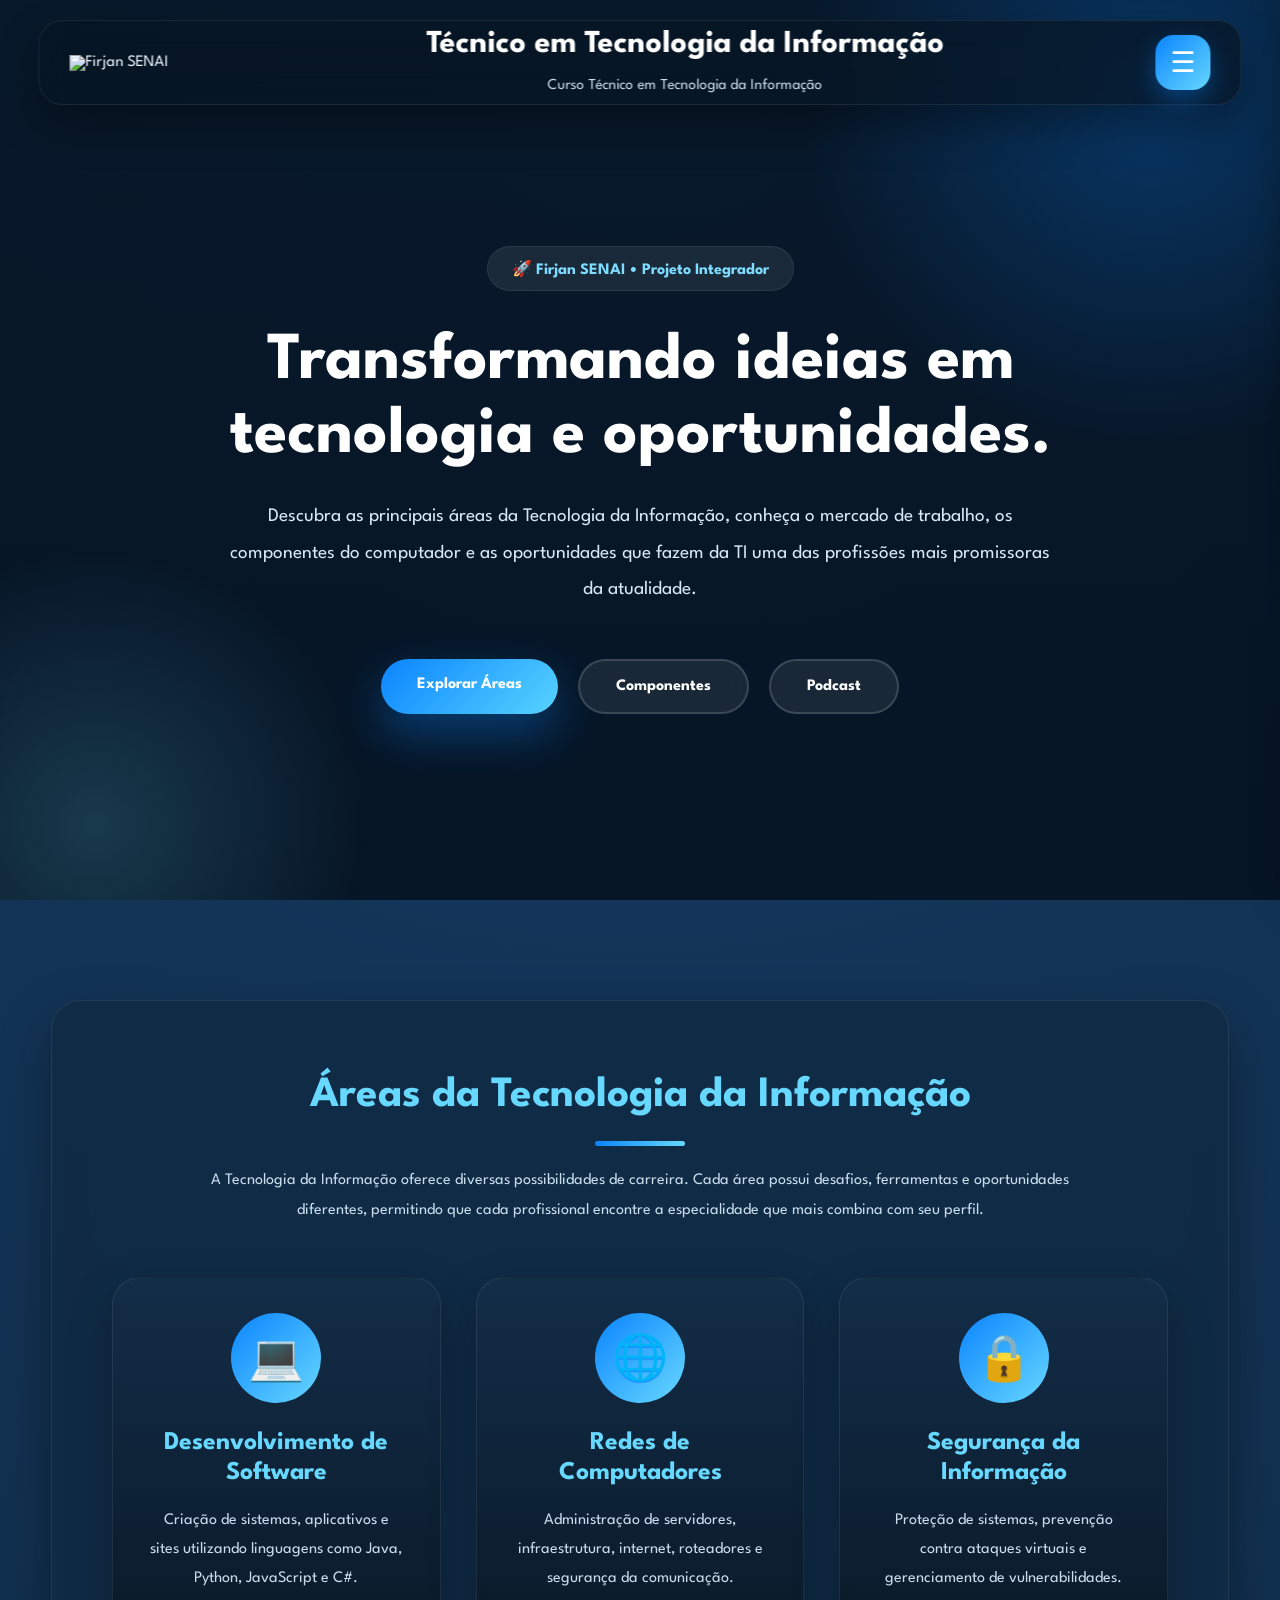
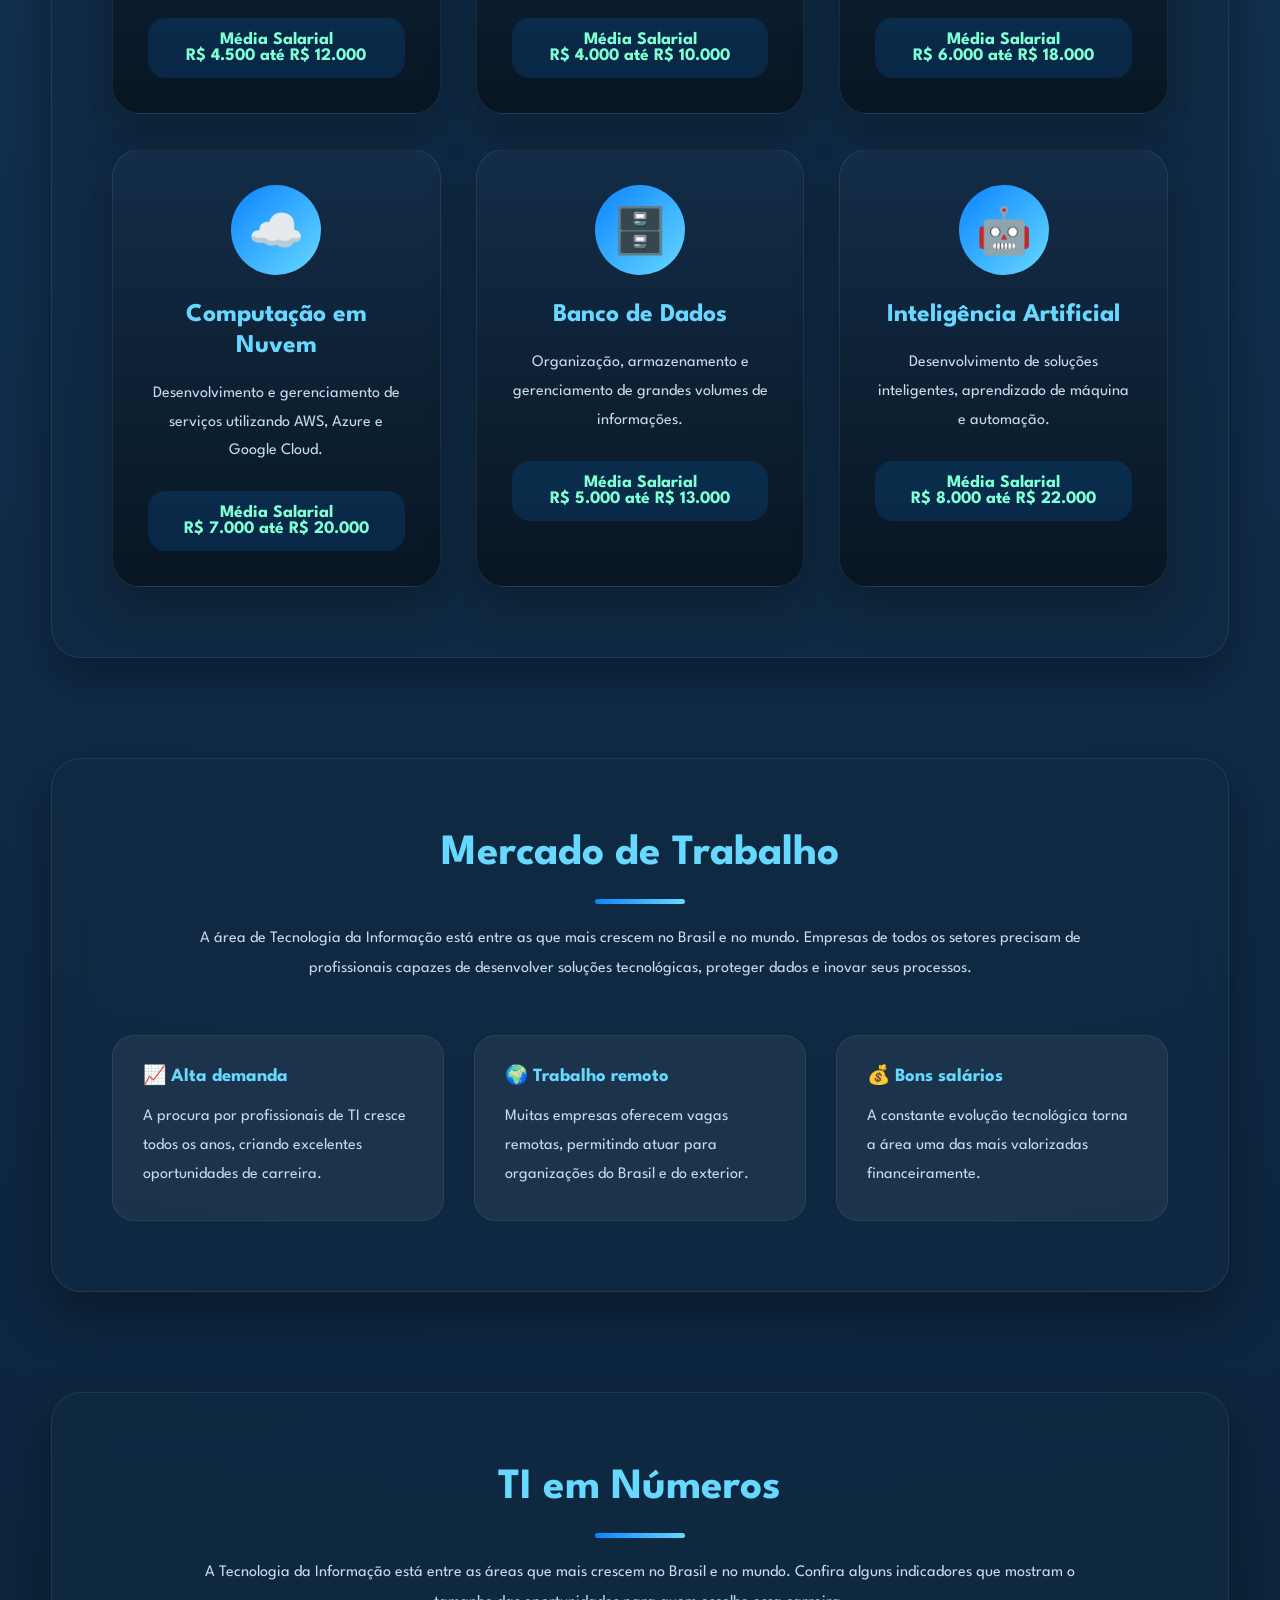
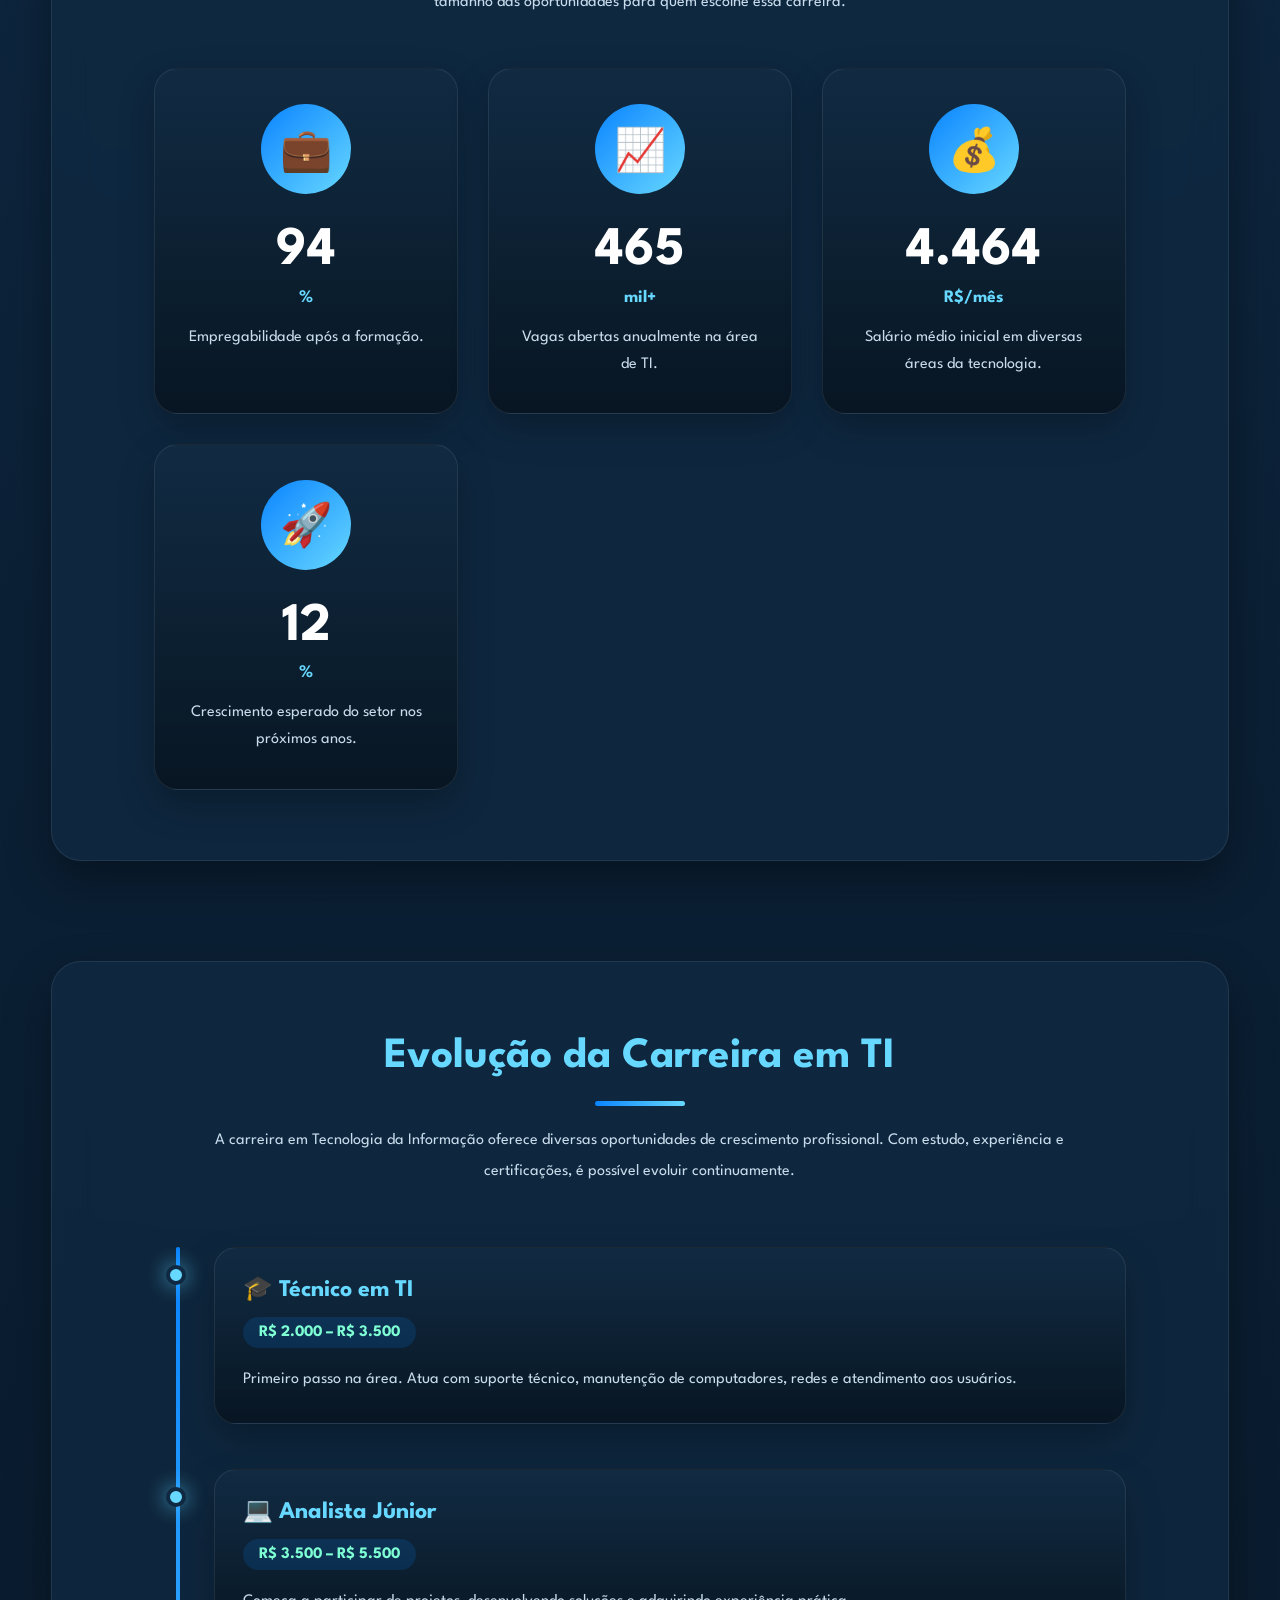
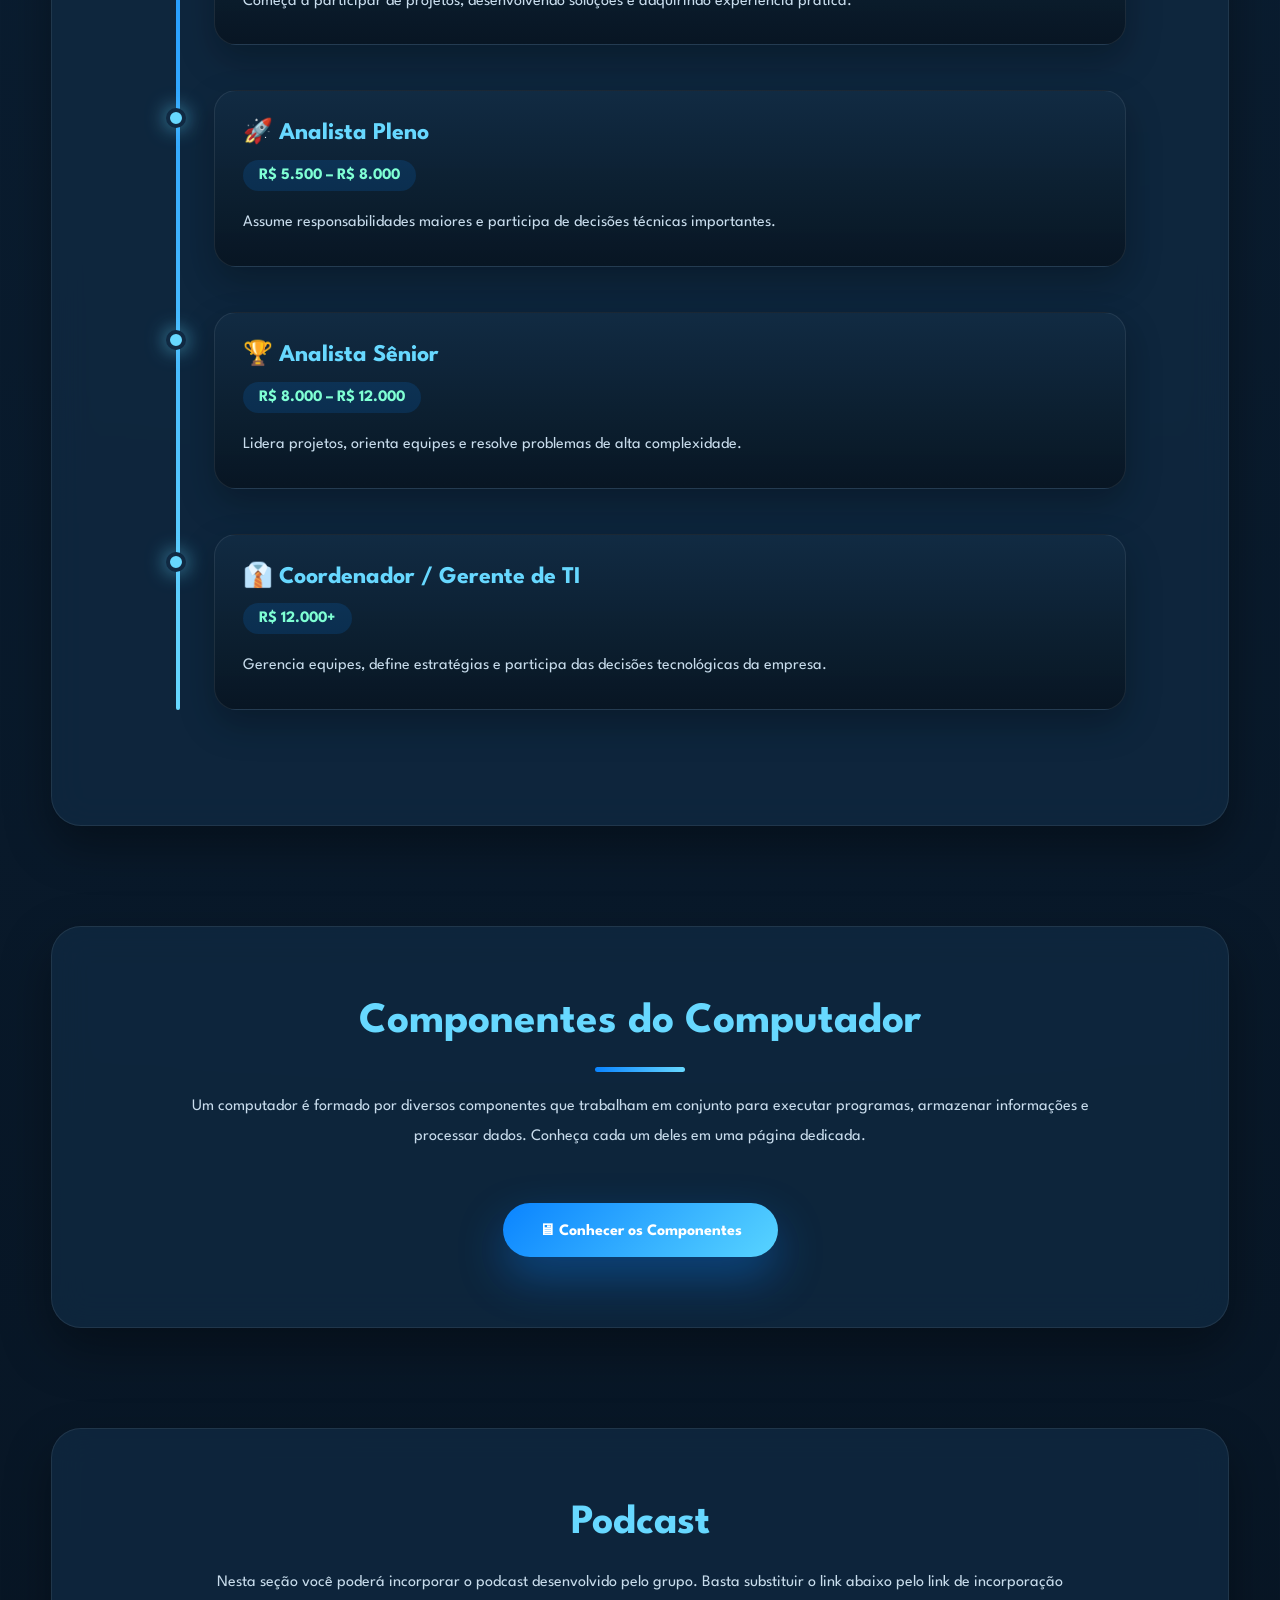
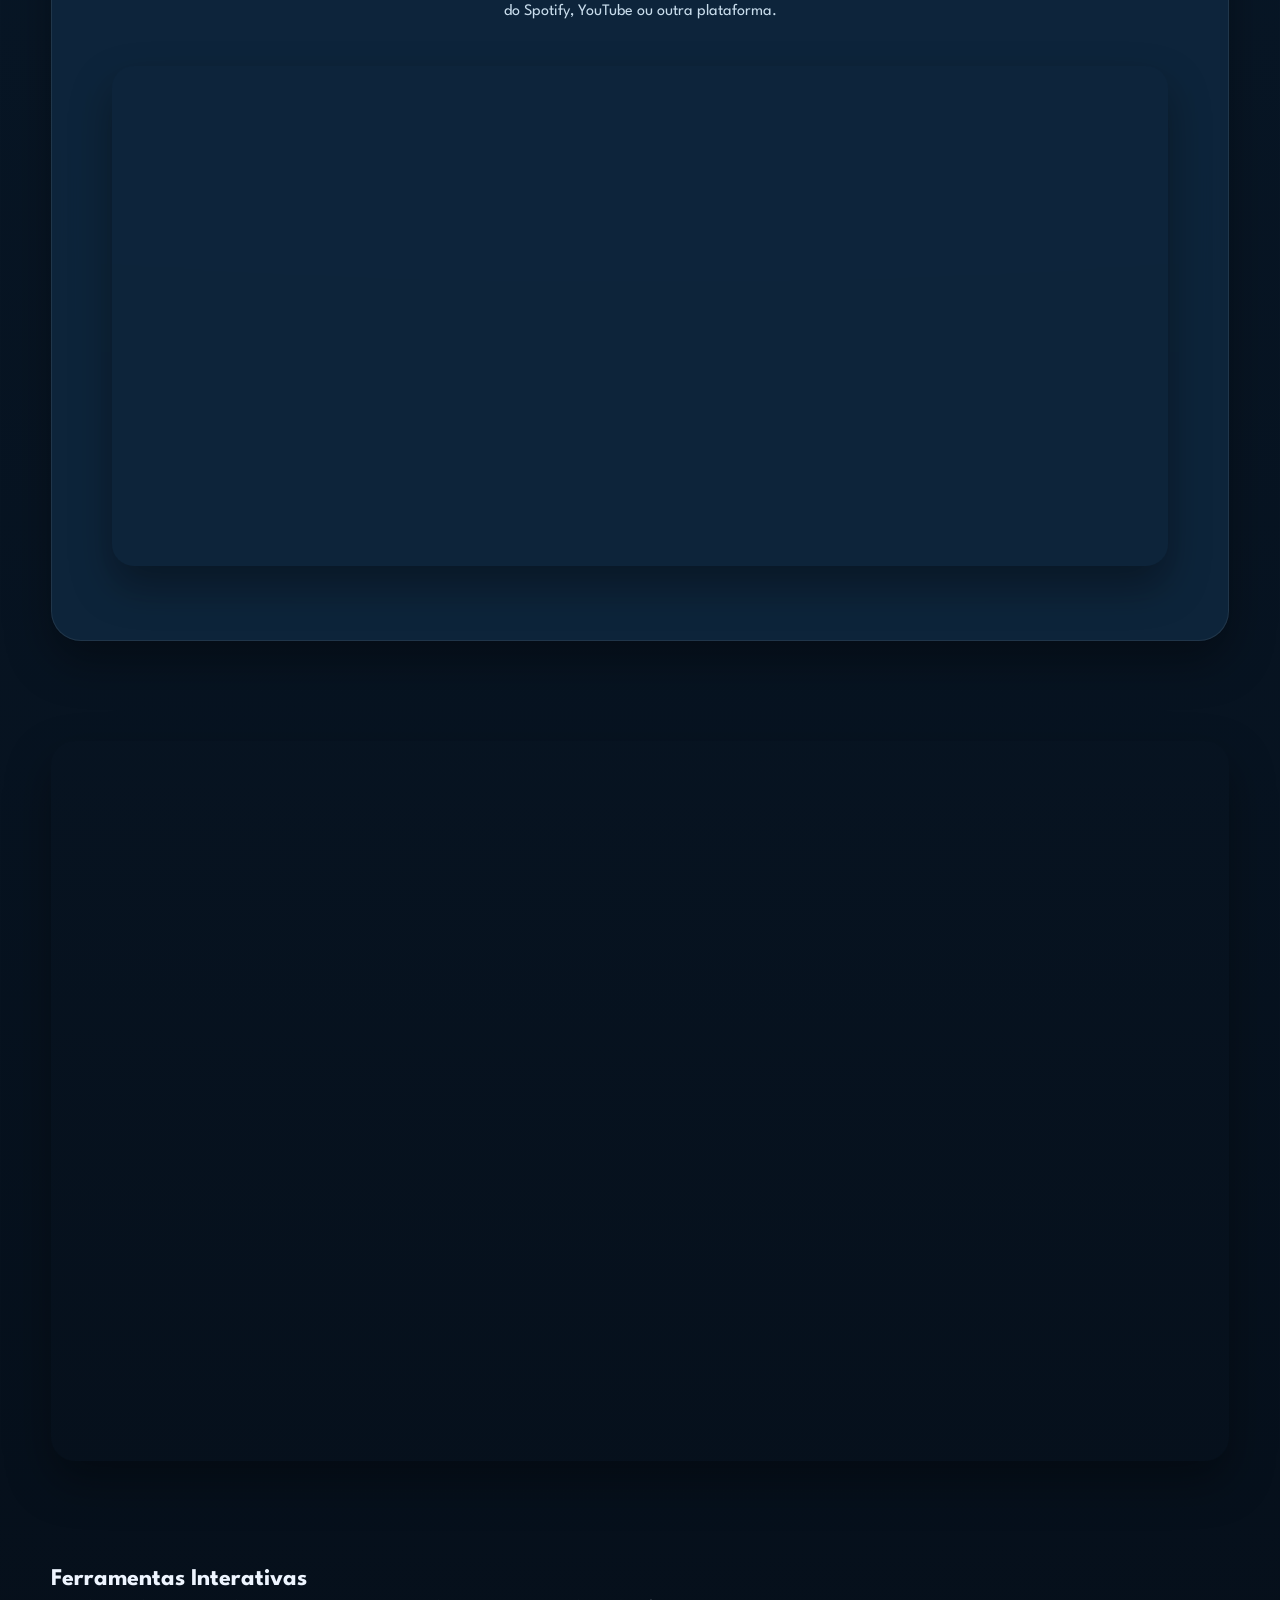
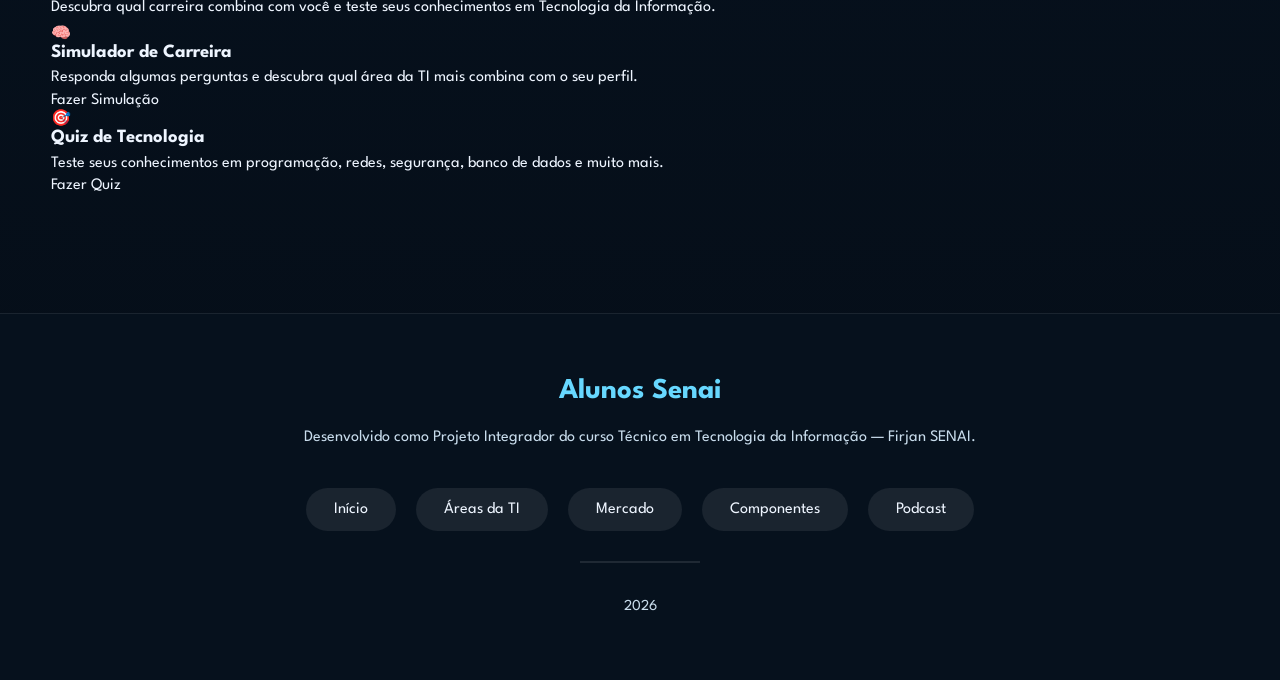
==== index.html @ 4b9d94dd "Update index.html" ====
<!DOCTYPE html>
<html lang="pt-BR">

<head>

    <meta charset="UTF-8">

    <meta name="viewport" content="width=device-width, initial-scale=1.0">

    <meta name="description"
          content="Tecnico em Tecnologia ds informação | Áreas de atuação, mercado de trabalho, Salários, progreção e simulador, e muito mais.">

    <meta name="keywords"
          content="Tecnico em Tecnologia da Informação, tecnico em trcnologia da informação, Tecnologia da Informação, TI, Firjan, SENAI, Programação, Redes, Segurança da Informação">

    <meta name="author"
          content="Projeto Integrador - Firjan SENAI">

    <title>Técnico em Tecnologia da Informação(TI)</title>

    <link rel="stylesheet" href="style.css">

    <link rel="preconnect"
          href="https://fonts.googleapis.com">

    <link rel="preconnect"
          href="https://fonts.gstatic.com"
          crossorigin>

    <link href="https://fonts.googleapis.com/css2?family=League+Spartan:wght@300;400;600;700;800&display=swap"
          rel="stylesheet">

</head>

<body>

<!-- ==========================
     HEADER
========================== -->

<header class="header-apple">

    <img src="firjan.png"
         alt="Firjan SENAI"
         class="logo-firjan">

    <div class="header-center">

        <h1>Técnico em Tecnologia da Informação</h1>

        <p>
            Curso Técnico em Tecnologia da Informação
        </p>

    </div>

    <button
        class="menu-btn"
        onclick="abrirMenu()">

        ☰

    </button>

</header>

<!-- ==========================
     MENU LATERAL
========================== -->

<nav
    id="menu"
    class="menu">

    <span
        class="fechar-menu"
        onclick="fecharMenu()">

        ×

    </span>

    <h2>Navegação</h2>

    <div class="menu-links">

        <a href="#inicio">

            🏠 Início

        </a>

        <a href="#areas">

            💻 Áreas da TI

        </a>

        <a href="#mercado">

            📈 Mercado

        </a>

        <a href="componentes.html">

            🖥 Componentes

        </a>
        <a href="#numeros">
            📊 TI em Números
        </a>
        <a href="#podcast">

            🎙 Podcast

        </a>

        <a href="#apresentacao">

            📊 Apresentação

        </a>
        
    </div>

</nav>

<!-- ==========================
     HERO
========================== -->

<section
    class="hero"
    id="inicio">

    <div class="hero-conteudo">

        <div class="badge">

            🚀 Firjan SENAI • Projeto Integrador

        </div>

        <h2>

            Transformando ideias em tecnologia e oportunidades.

        </h2>

        <p>

            Descubra as principais áreas da Tecnologia da Informação,
            conheça o mercado de trabalho, os componentes do computador
            e as oportunidades que fazem da TI uma das profissões mais
            promissoras da atualidade.

        </p>

        <div class="hero-botoes">

            <a
                href="#areas"
                class="btn-principal">

                Explorar Áreas

            </a>

            <a
                href="componentes.html"
                class="btn-secundario">

                Componentes

            </a>

            <a
                href="#podcast"
                class="btn-secundario">

                Podcast

            </a>

        </div>

    </div>

</section>
<!-- ==========================================================
     ÁREAS DA TECNOLOGIA DA INFORMAÇÃO
========================================================== -->

<section class="secao fade" id="areas">

    <h2>Áreas da Tecnologia da Informação</h2>

    <p class="texto-centro">

        A Tecnologia da Informação oferece diversas possibilidades de
        carreira. Cada área possui desafios, ferramentas e oportunidades
        diferentes, permitindo que cada profissional encontre a especialidade
        que mais combina com seu perfil.

    </p>

    <div class="areas-grid">

        <article class="area-card">

            <div class="area-icone">💻</div>

            <h3>Desenvolvimento de Software</h3>

            <p>

                Criação de sistemas, aplicativos e sites utilizando
                linguagens como Java, Python, JavaScript e C#.

            </p>

            <div class="salario">

                Média Salarial<br>

                <strong>R$ 4.500 até R$ 12.000</strong>

            </div>

        </article>

        <article class="area-card">

            <div class="area-icone">🌐</div>

            <h3>Redes de Computadores</h3>

            <p>

                Administração de servidores, infraestrutura,
                internet, roteadores e segurança da comunicação.

            </p>

            <div class="salario">

                Média Salarial<br>

                <strong>R$ 4.000 até R$ 10.000</strong>

            </div>

        </article>

        <article class="area-card">

            <div class="area-icone">🔒</div>

            <h3>Segurança da Informação</h3>

            <p>

                Proteção de sistemas, prevenção contra ataques
                virtuais e gerenciamento de vulnerabilidades.

            </p>

            <div class="salario">

                Média Salarial<br>

                <strong>R$ 6.000 até R$ 18.000</strong>

            </div>

        </article>

        <article class="area-card">

            <div class="area-icone">☁️</div>

            <h3>Computação em Nuvem</h3>

            <p>

                Desenvolvimento e gerenciamento de serviços
                utilizando AWS, Azure e Google Cloud.

            </p>

            <div class="salario">

                Média Salarial<br>

                <strong>R$ 7.000 até R$ 20.000</strong>

            </div>

        </article>

        <article class="area-card">

            <div class="area-icone">🗄️</div>

            <h3>Banco de Dados</h3>

            <p>

                Organização, armazenamento e gerenciamento
                de grandes volumes de informações.

            </p>

            <div class="salario">

                Média Salarial<br>

                <strong>R$ 5.000 até R$ 13.000</strong>

            </div>

        </article>

        <article class="area-card">

            <div class="area-icone">🤖</div>

            <h3>Inteligência Artificial</h3>

            <p>

                Desenvolvimento de soluções inteligentes,
                aprendizado de máquina e automação.

            </p>

            <div class="salario">

                Média Salarial<br>

                <strong>R$ 8.000 até R$ 22.000</strong>

            </div>

        </article>

    </div>

</section>

<!-- ==========================================================
     MERCADO DE TRABALHO
========================================================== -->

<section class="secao fade" id="mercado">

    <h2>Mercado de Trabalho</h2>

    <p class="texto-centro">

        A área de Tecnologia da Informação está entre as que mais crescem
        no Brasil e no mundo. Empresas de todos os setores precisam de
        profissionais capazes de desenvolver soluções tecnológicas,
        proteger dados e inovar seus processos.

    </p>

    <div class="mercado">

        <div class="mercado-item">

            <h3>📈 Alta demanda</h3>

            <p>

                A procura por profissionais de TI cresce todos os anos,
                criando excelentes oportunidades de carreira.

            </p>

        </div>

        <div class="mercado-item">

            <h3>🌍 Trabalho remoto</h3>

            <p>

                Muitas empresas oferecem vagas remotas, permitindo atuar
                para organizações do Brasil e do exterior.

            </p>

        </div>

        <div class="mercado-item">

            <h3>💰 Bons salários</h3>

            <p>

                A constante evolução tecnológica torna a área uma das mais
                valorizadas financeiramente.

            </p>

        </div>

    </div>

</section>
<!-- ==========================================================
     TI EM NÚMEROS
========================================================== -->

<section
    id="numeros"
    class="ti-numeros fade">

    <div class="container">

        <h2>TI em Números</h2>

        <p class="texto-centro">
            A Tecnologia da Informação está entre as áreas que mais crescem no Brasil e no mundo.
            Confira alguns indicadores que mostram o tamanho das oportunidades para quem escolhe essa carreira.
        </p>

        <div class="numeros-grid">

            <article class="numero-card">

                <div class="numero-icone">💼</div>

                <h3 class="contador"
                    data-target="95">
                    0
                </h3>

                <span>%</span>

                <p>Empregabilidade após a formação.</p>

            </article>

            <article class="numero-card">

                <div class="numero-icone">📈</div>

                <h3 class="contador"
                    data-target="500">
                    0
                </h3>

                <span>mil+</span>

                <p>Vagas abertas anualmente na área de TI.</p>

            </article>

            <article class="numero-card">

                <div class="numero-icone">💰</div>

                <h3 class="contador"
                    data-target="4800">
                    0
                </h3>

                <span>R$/mês</span>

                <p>Salário médio inicial em diversas áreas da tecnologia.</p>

            </article>

            <article class="numero-card">

                <div class="numero-icone">🚀</div>

                <h3 class="contador"
                    data-target="12">
                    0
                </h3>

                <span>%</span>

                <p>Crescimento esperado do setor nos próximos anos.</p>

            </article>

        </div>

    </div>

</section>
<!-- ==========================================================
     EVOLUÇÃO DA CARREIRA
========================================================== -->

<section id="carreira" class="carreira fade">

    <div class="container">

        <h2>Evolução da Carreira em TI</h2>

        <p class="texto-centro">
            A carreira em Tecnologia da Informação oferece diversas oportunidades
            de crescimento profissional. Com estudo, experiência e certificações,
            é possível evoluir continuamente.
        </p>

        <div class="timeline">

            <div class="timeline-item">

                <div class="timeline-dot"></div>

                <div class="timeline-card">

                    <h3>🎓 Técnico em TI</h3>

                    <span>R$ 2.000 – R$ 3.500</span>

                    <p>Primeiro passo na área. Atua com suporte técnico, manutenção de computadores, redes e atendimento aos usuários.</p>

                </div>

            </div>

            <div class="timeline-item">

                <div class="timeline-dot"></div>

                <div class="timeline-card">

                    <h3>💻 Analista Júnior</h3>

                    <span>R$ 3.500 – R$ 5.500</span>

                    <p>Começa a participar de projetos, desenvolvendo soluções e adquirindo experiência prática.</p>

                </div>

            </div>

            <div class="timeline-item">

                <div class="timeline-dot"></div>

                <div class="timeline-card">

                    <h3>🚀 Analista Pleno</h3>

                    <span>R$ 5.500 – R$ 8.000</span>

                    <p>Assume responsabilidades maiores e participa de decisões técnicas importantes.</p>

                </div>

            </div>

            <div class="timeline-item">

                <div class="timeline-dot"></div>

                <div class="timeline-card">

                    <h3>🏆 Analista Sênior</h3>

                    <span>R$ 8.000 – R$ 12.000</span>

                    <p>Lidera projetos, orienta equipes e resolve problemas de alta complexidade.</p>

                </div>

            </div>

            <div class="timeline-item">

                <div class="timeline-dot"></div>

                <div class="timeline-card">

                    <h3>👔 Coordenador / Gerente de TI</h3>

                    <span>R$ 12.000+</span>

                    <p>Gerencia equipes, define estratégias e participa das decisões tecnológicas da empresa.</p>

                </div>

            </div>

        </div>

    </div>

</section>

<!-- ==========================================================
     COMPONENTES DO COMPUTADOR
========================================================== -->

<section class="secao fade">

    <h2>Componentes do Computador</h2>

    <p class="texto-centro">

        Um computador é formado por diversos componentes que trabalham
        em conjunto para executar programas, armazenar informações e
        processar dados. Conheça cada um deles em uma página dedicada.

    </p>

    <div class="hero-botoes">

        <a href="componentes.html"
           class="btn-principal">

            🖥 Conhecer os Componentes

        </a>

    </div>

</section>

<!-- ==========================================================
     PODCAST
========================================================== -->

<section
    class="podcast fade"
    id="podcast">

    <h2>Podcast</h2>

    <p>

        Nesta seção você poderá incorporar o podcast desenvolvido pelo
        grupo. Basta substituir o link abaixo pelo link de incorporação
        do Spotify, YouTube ou outra plataforma.

    </p>

    <iframe

        src=""

        title="Podcast Projeto TI"

        allowfullscreen>

    </iframe>

</section>

<!-- ==========================================================
     APRESENTAÇÃO
========================================================== -->

<section
    class="canva fade"
    id="apresentacao">

    <iframe

        src=""

        title="Apresentação Canva"

        allowfullscreen>

    </iframe>

</section>

<!-- ==========================================================
     RODAPÉ
========================================================== -->
<section class="ferramentas" id="ferramentas">

    <div class="container">

        <h2>Ferramentas Interativas</h2>

        <p class="subtitulo">

            Descubra qual carreira combina com você e teste seus conhecimentos em Tecnologia da Informação.

        </p>

        <div class="ferramentas-grid">

            <article class="ferramenta-card">

                <div class="icone-ferramenta">🧠</div>

                <h3>Simulador de Carreira</h3>

                <p>

                    Responda algumas perguntas e descubra qual área da TI mais combina com o seu perfil.

                </p>

                <a href="simulador.html" class="btn-ferramenta">

                    Fazer Simulação

                </a>

            </article>

            <article class="ferramenta-card">

                <div class="icone-ferramenta">🎯</div>

                <h3>Quiz de Tecnologia</h3>

                <p>

                    Teste seus conhecimentos em programação, redes, segurança, banco de dados e muito mais.

                </p>

                <a href="quiz.html" class="btn-ferramenta">

                    Fazer Quiz

                </a>

            </article>

        </div>

    </div>

</section>
    
<footer>

    <h3>

        Alunos Senai

    </h3>

    <p>

        Desenvolvido como Projeto Integrador do curso Técnico em
        Tecnologia da Informação — Firjan SENAI.

    </p>

    <div class="footer-links">

        <a href="#inicio">

            Início

        </a>

        <a href="#areas">

            Áreas da TI

        </a>

        <a href="#mercado">

            Mercado

        </a>

        <a href="componentes.html">

            Componentes

        </a>

        <a href="#podcast">

            Podcast

        </a>

    </div>
<hr>

<p id="ano"></p>
</footer>

<!-- ==========================================================
     BOTÃO TOPO
========================================================== -->

<button
    class="topo"
    onclick="window.scrollTo({top:0,behavior:'smooth'})">

    ↑

</button>

<script src="back.js"></script>

</body>
</html>
---- style.css ----
/* ==========================================================
   PROJETO TI V5
   STYLE.CSS
   PARTE 1
   Reset • Variáveis • Base
==========================================================*/

/* ===========================
   RESET
=========================== */

*{
    margin:0;
    padding:0;
    box-sizing:border-box;
}

html{
    scroll-behavior:smooth;
}

body{

    font-family:'League Spartan',sans-serif;

    background:
    radial-gradient(circle at top,
    #163b63 0%,
    #0b2035 45%,
    #050d17 100%);

    color:#eef5ff;

    min-height:100vh;

    overflow-x:hidden;

}

/* ===========================
   VARIÁVEIS
=========================== */

:root{

    --bg:#071826;

    --bg2:#102942;

    --bg3:#163b63;

    --card:#15314d;

    --primary:#0A84FF;

    --secondary:#67D8FF;

    --text:#F4F8FF;

    --text2:#C8DCEC;

    --border:rgba(255,255,255,.08);

    --radius:24px;

    --shadow:
    0 20px 45px rgba(0,0,0,.35);
   --success:#3DDC97;
   --warning:#FFC857;
   --danger:#FF5A5F;

   --glass:rgba(255,255,255,.08);

   --shadow-small:0 10px 20px rgba(0,0,0,.20);
   --shadow-medium:0 20px 40px rgba(0,0,0,.30);
   --shadow-large:0 30px 60px rgba(0,0,0,.40);

   --transition:.35s ease;
}

/* ===========================
   ELEMENTOS
=========================== */

img{

    max-width:100%;

    display:block;

}

a{

    text-decoration:none;

    color:inherit;

}

button{

    font-family:inherit;

}

/* ===========================
   CONTAINER
=========================== */

.container{

    width:min(1250px,92%);

    margin:auto;

}

/* ===========================
   TÍTULOS
=========================== */

h1,h2,h3,h4{

    font-weight:700;

    line-height:1.2;

}

p{

    line-height:1.8;

}

/* ===========================
   SCROLLBAR
=========================== */

::-webkit-scrollbar{

    width:10px;

}

::-webkit-scrollbar-track{

    background:var(--bg);

}

::-webkit-scrollbar-thumb{

    background:
    linear-gradient(
        var(--primary),
        var(--secondary)
    );

    border-radius:50px;

}

/* ===========================
   SELEÇÃO
=========================== */

::selection{

    background:var(--primary);

    color:white;

}

/* ===========================
   ANIMAÇÕES
=========================== */

@keyframes aparecer{

    from{

        opacity:0;

        transform:translateY(35px);

    }

    to{

        opacity:1;

        transform:translateY(0);

    }

}

@keyframes flutuar{

    0%{

        transform:translateY(0);

    }

    50%{

        transform:translateY(-8px);

    }

    100%{

        transform:translateY(0);

    }

}

/* ===========================
   CLASSES ÚTEIS
=========================== */

.text-center{

    text-align:center;

}

.oculto{

    display:none;

}

.fade{

    opacity:0;

    transform:translateY(40px);

    transition:.8s;

}

.fade.ativo{

    opacity:1;

    transform:translateY(0);

}
.section-title{

    text-align:center;

    color:var(--secondary);

    font-size:2.6rem;

    margin-bottom:20px;

}

.section-text{

    max-width:900px;

    margin:auto;

    text-align:center;

    color:var(--text2);

    line-height:1.8;

}

.glass{

    background:rgba(16,41,66,.78);

    backdrop-filter:blur(18px);

    border:1px solid var(--border);

    box-shadow:var(--shadow-medium);

}

.radius{

    border-radius:30px;

}

.shadow{

    box-shadow:var(--shadow-medium);

}
/* ==========================================================
   PROJETO TI V5
   STYLE.CSS
   PARTE 2
   HEADER • MENU • LOGO
==========================================================*/

/* ===========================
   HEADER
=========================== */

.header-apple{

    position:fixed;

    top:20px;

    left:50%;

    transform:translateX(-50%);

    width:min(1300px,94%);

    height:85px;

    display:flex;

    justify-content:space-between;

    align-items:center;

    padding:0 30px;

    background:rgba(8,22,35,.72);

    backdrop-filter:blur(18px);

    -webkit-backdrop-filter:blur(18px);

    border:1px solid rgba(255,255,255,.08);

    border-radius:24px;

    box-shadow:0 20px 40px rgba(0,0,0,.35);

    z-index:9999;

    transition:.35s;

}

.header-apple:hover{

    background:rgba(12,28,44,.82);

}
.header-scroll{

    background:rgba(5,18,32,.92);

    box-shadow:0 20px 45px rgba(0,0,0,.45);

}

.header-hide{

    transform:translate(-50%,-140%);

}
/* ===========================
   LOGO
=========================== */

.logo-firjan{

    width:145px;

    height:auto;

    animation:flutuar 5s ease-in-out infinite;

    transition:.3s;

}

.logo-firjan:hover{

    transform:scale(1.05);

}

/* ===========================
   TÍTULO
=========================== */

.header-center{

    flex:1;

    text-align:center;

    padding:0 20px;

}

.header-center h1{

    font-size:2rem;

    color:white;

}

.header-center p{

    color:var(--text2);

    margin-top:8px;

    font-size:.95rem;

}

/* ===========================
   BOTÃO MENU
=========================== */

.menu-btn{

    width:55px;

    height:55px;

    border:none;

    border-radius:18px;

    cursor:pointer;

    color:white;

    font-size:28px;

    background:linear-gradient(
        135deg,
        var(--primary),
        var(--secondary)
    );

    transition:.35s;

    box-shadow:0 10px 25px rgba(10,132,255,.35);

}

.menu-btn:hover{

    transform:translateY(-4px);

}

/* ===========================
   MENU LATERAL
=========================== */

.menu{

    position:fixed;

    top:0;

    right:-360px;

    width:340px;

    max-width:90vw;

    height:100vh;

    background:#071826;

    padding:35px;

    transition:right .35s ease;

    box-shadow:-10px 0 35px rgba(0,0,0,.45);

    z-index:99999;

}

.menu.ativo{

    right:0;

}

.fechar-menu{

    position:absolute;

    top:20px;

    right:25px;

    font-size:34px;

    cursor:pointer;

    color:white;

    transition:.3s;

}

.fechar-menu:hover{

    color:var(--secondary);

    transform:rotate(90deg);

}

.menu h2{

    margin-top:40px;

    margin-bottom:20px;

    color:var(--secondary);

}

.menu-links{

    display:flex;

    flex-direction:column;

    gap:15px;

}

.menu-links a{

    padding:16px;

    border-radius:16px;

    text-align:center;

    background:linear-gradient(
        135deg,
        var(--primary),
        #3fbfff
    );

    color:white;

    font-weight:700;

    transition:.3s;

}

.menu-links a:hover{

    transform:translateX(6px);

}

/* ===========================
   RESPONSIVO
=========================== */

@media(max-width:900px){

.header-apple{

    height:auto;

    padding:20px;

    flex-direction:column;

    gap:18px;

}

.logo-firjan{

    width:120px;

}

.header-center h1{

    font-size:1.5rem;

}

.header-center p{

    font-size:.9rem;

}

}
/* ==========================================================
   PROJETO TI V5
   HERO
==========================================================*/

.hero{

    position:relative;

    min-height:100vh;

    display:flex;

    justify-content:center;

    align-items:center;

    text-align:center;

    overflow:hidden;

    padding:180px 8% 120px;

    background:

    linear-gradient(
        rgba(5,18,32,.82),
        rgba(5,18,32,.90)
    ),

    url("https://images.unsplash.com/photo-1518770660439-4636190af475?auto=format&fit=crop&w=2000&q=80");

    background-size:cover;

    background-position:center;

    background-attachment:fixed;

}

/* Luz superior */

.hero::before{

    content:"";

    position:absolute;

    width:700px;

    height:700px;

    top:-250px;

    right:-220px;

    border-radius:50%;

    background:

    radial-gradient(

        circle,

        rgba(10,132,255,.28),

        transparent 70%

    );

}

/* Luz inferior */

.hero::after{

    content:"";

    position:absolute;

    width:550px;

    height:550px;

    bottom:-200px;

    left:-180px;

    border-radius:50%;

    background:

    radial-gradient(

        circle,

        rgba(103,216,255,.18),

        transparent 70%

    );

}

.hero-conteudo{

    position:relative;

    z-index:2;

    max-width:900px;

    animation:aparecer .9s ease;

}

.badge{

    display:inline-flex;

    align-items:center;

    gap:10px;

    padding:12px 24px;

    border-radius:50px;

    background:rgba(255,255,255,.08);

    backdrop-filter:blur(18px);

    border:1px solid rgba(255,255,255,.08);

    color:#7ddcff;

    margin-bottom:35px;

    font-weight:700;

}

.hero h2{

    font-size:4.2rem;

    color:white;

    margin-bottom:25px;

    line-height:1.1;

}

.hero p{

    font-size:1.2rem;

    color:#d9e6f4;

    max-width:820px;

    margin:auto;

    line-height:1.9;

}

.hero-botoes{

    display:flex;

    justify-content:center;

    gap:20px;

    margin-top:50px;

    flex-wrap:wrap;

}

.btn-principal,
.btn-secundario{

    padding:18px 36px;

    border-radius:50px;

    font-weight:700;

    transition:.35s;

}

.btn-principal{

    background:linear-gradient(
        135deg,
        #0A84FF,
        #58d4ff
    );

    color:white;

    box-shadow:0 20px 45px rgba(10,132,255,.35);

}

.btn-secundario{

    color:white;

    background:rgba(255,255,255,.08);

    border:2px solid rgba(255,255,255,.15);

    backdrop-filter:blur(15px);

}

.btn-principal:hover,
.btn-secundario:hover{

    transform:translateY(-6px);

}

@media(max-width:900px){

.hero{

background-attachment:scroll;

padding:150px 30px 90px;

}

.hero h2{

font-size:2.7rem;

}

.hero p{

font-size:1rem;

}

.hero-botoes{

flex-direction:column;

align-items:center;

}

.hero-botoes a{

width:100%;
max-width:330px;

}

}
/* ==========================================================
   PROJETO TI V5
   STYLE.CSS
   PARTE 4
   SEÇÕES • CARDS • GRID
==========================================================*/

/* ===========================
   SEÇÕES
=========================== */

.secao{

    width:min(1250px,92%);

    margin:100px auto;

    padding:70px 60px;

    background:rgba(16,41,66,.78);

    backdrop-filter:blur(18px);

    border:1px solid rgba(255,255,255,.08);

    border-radius:30px;

    box-shadow:0 20px 50px rgba(0,0,0,.35);

}

.secao h2{

    text-align:center;

    font-size:2.7rem;

    color:var(--secondary);

    margin-bottom:20px;

}

.secao h2::after{

    content:"";

    display:block;

    width:90px;

    height:5px;

    margin:18px auto 0;

    border-radius:50px;

    background:linear-gradient(
        90deg,
        var(--primary),
        var(--secondary)
    );

}

.texto-centro{

    max-width:900px;

    margin:auto;

    text-align:center;

    color:var(--text2);

    line-height:1.9;

}

/* ===========================
   GRID
=========================== */

.cards-grid{

    display:grid;

    grid-template-columns:
    repeat(auto-fit,minmax(320px,1fr));

    gap:35px;

    margin-top:50px;

}

/* ===========================
   CARDS
=========================== */

.card{

    position:relative;

    overflow:hidden;

    border-radius:25px;

    background:linear-gradient(
        180deg,
        rgba(18,44,68,.95),
        rgba(8,22,35,.98)
    );

    border:1px solid rgba(255,255,255,.08);

    transition:.4s;

    box-shadow:0 20px 40px rgba(0,0,0,.30);

}

/* brilho */

.card::before{

    content:"";

    position:absolute;

    top:0;

    left:-120%;

    width:70%;

    height:100%;

    background:

    linear-gradient(

        90deg,

        transparent,

        rgba(255,255,255,.10),

        transparent

    );

    transition:.8s;

}

.card:hover::before{

    left:150%;

}

.card:hover{

    transform:translateY(-12px);

    box-shadow:0 25px 55px rgba(10,132,255,.25);

}

/* ===========================
   IMAGEM
=========================== */

.card img{

    width:100%;

    height:240px;

    object-fit:cover;

    transition:.6s;

}

.card:hover img{

    transform:scale(1.08);

}

/* ===========================
   CONTEÚDO
=========================== */

.card-conteudo{

    padding:30px;

}

.card-conteudo h3{

    color:var(--secondary);

    font-size:1.5rem;

    margin-bottom:15px;

}

.card-conteudo p{

    color:var(--text2);

    line-height:1.8;

}

/* ===========================
   ÍCONES
=========================== */

.card-icone{

    width:90px;

    height:90px;

    margin:35px auto 20px;

    display:flex;

    justify-content:center;

    align-items:center;

    border-radius:50%;

    font-size:48px;

    background:linear-gradient(
        135deg,
        var(--primary),
        var(--secondary)
    );

    color:white;

    animation:flutuar 4s ease-in-out infinite;

}

/* ===========================
   RESPONSIVO
=========================== */

@media(max-width:900px){

.secao{

padding:40px 30px;

}

.secao h2{

font-size:2.1rem;

}

.cards-grid{

grid-template-columns:1fr;

}

}

@media(max-width:600px){

.secao{

padding:30px 20px;

margin:60px auto;

}

.card img{

height:200px;

}

}
/* ==========================================================
   PROJETO TI V5
   STYLE.CSS
   PARTE 5
   ÁREAS DA TI • MERCADO
==========================================================*/

/* ===========================
   GRID DAS ÁREAS
=========================== */

.areas-grid{

    display:grid;

    grid-template-columns:repeat(auto-fit,minmax(300px,1fr));

    gap:35px;

    margin-top:50px;

}

/* ===========================
   CARD DA ÁREA
=========================== */

.area-card{

    background:linear-gradient(
        180deg,
        rgba(20,46,73,.95),
        rgba(8,22,35,.98)
    );

    border:1px solid rgba(255,255,255,.08);

    border-radius:28px;

    padding:35px;

    text-align:center;

    transition:.4s;

    box-shadow:0 20px 45px rgba(0,0,0,.25);

}

.area-card:hover{

    transform:translateY(-12px);

    box-shadow:0 25px 55px rgba(10,132,255,.28);

}

/* ===========================
   ÍCONE
=========================== */

.area-icone{

    width:90px;

    height:90px;

    margin:0 auto 25px;

    border-radius:50%;

    display:flex;

    justify-content:center;

    align-items:center;

    font-size:45px;

    color:white;

    background:linear-gradient(
        135deg,
        var(--primary),
        var(--secondary)
    );

    animation:flutuar 4s ease-in-out infinite;

}

.area-card h3{

    color:var(--secondary);

    font-size:1.6rem;

    margin-bottom:18px;

}

.area-card p{

    color:var(--text2);

    line-height:1.8;

}

/* ===========================
   SALÁRIO
=========================== */

.salario{

    margin-top:25px;

    padding:14px;

    border-radius:18px;

    background:rgba(10,132,255,.15);

    color:#7fffd4;

    font-size:1.1rem;

    font-weight:700;

}

/* ===========================
   MERCADO
=========================== */

.mercado{

    display:grid;

    grid-template-columns:repeat(auto-fit,minmax(280px,1fr));

    gap:30px;

    margin-top:50px;

}

.mercado-item{

    background:rgba(255,255,255,.05);

    border:1px solid rgba(255,255,255,.08);

    border-radius:22px;

    padding:30px;

    transition:.35s;

}

.mercado-item:hover{

    transform:translateY(-10px);

    background:rgba(255,255,255,.08);

}

.mercado-item h3{

    color:var(--secondary);

    margin-bottom:15px;

}

.mercado-item p{

    color:var(--text2);

    line-height:1.8;

}

/* ===========================
   BOTÃO DOS CARDS
=========================== */

.btn-card{

    display:inline-block;

    margin-top:25px;

    padding:14px 28px;

    border-radius:50px;

    background:linear-gradient(
        135deg,
        var(--primary),
        var(--secondary)
    );

    color:white;

    font-weight:700;

    transition:.35s;

}

.btn-card:hover{

    transform:scale(1.05);

    box-shadow:0 15px 35px rgba(10,132,255,.35);

}

/* ===========================
   RESPONSIVO
=========================== */

@media(max-width:900px){

    .areas-grid{

        grid-template-columns:1fr;

    }

    .mercado{

        grid-template-columns:1fr;

    }

}
/* ==========================================================
   PROJETO TI V5
   STYLE.CSS
   PARTE 6 (FINAL)
   PODCAST • APRESENTAÇÃO • FOOTER
==========================================================*/

/* ===========================
   PODCAST
=========================== */

.podcast{

    width:min(1250px,92%);

    margin:100px auto;

    padding:70px 60px;

    background:rgba(16,41,66,.78);

    backdrop-filter:blur(18px);

    border:1px solid rgba(255,255,255,.08);

    border-radius:30px;

    box-shadow:0 20px 45px rgba(0,0,0,.35);

}

.podcast h2{

    text-align:center;

    color:var(--secondary);

    font-size:2.6rem;

    margin-bottom:20px;

}

.podcast p{

    max-width:850px;

    margin:auto;

    text-align:center;

    color:var(--text2);

    line-height:1.8;

    margin-bottom:40px;

}

.podcast iframe{

    width:100%;

    height:500px;

    border:none;

    border-radius:22px;

    box-shadow:0 20px 40px rgba(0,0,0,.35);

}

/* ===========================
   APRESENTAÇÃO
=========================== */

.canva{

    width:min(1250px,92%);

    margin:100px auto;

}

.canva iframe{

    width:100%;

    height:720px;

    border:none;

    border-radius:24px;

    box-shadow:0 20px 45px rgba(0,0,0,.35);

}

/* ===========================
   FOOTER
=========================== */

footer{

    margin-top:120px;

    padding:60px 20px;

    text-align:center;

    background:#06111d;

    border-top:1px solid rgba(255,255,255,.08);

}

footer h3{

    color:var(--secondary);

    font-size:1.8rem;

    margin-bottom:15px;

}

footer p{

    color:var(--text2);

    max-width:700px;

    margin:auto;

    line-height:1.8;

}

.footer-links{

    display:flex;

    justify-content:center;

    flex-wrap:wrap;

    gap:20px;

    margin-top:35px;

}

.footer-links a{

    padding:14px 28px;

    border-radius:50px;

    background:rgba(255,255,255,.08);

    transition:.35s;

}

.footer-links a:hover{

    background:linear-gradient(
        135deg,
        var(--primary),
        var(--secondary)
    );

    transform:translateY(-4px);

}

/* ===========================
   BOTÃO TOPO
=========================== */

.topo{

    position:fixed;

    right:30px;

    bottom:30px;

    width:60px;

    height:60px;

    border:none;

    border-radius:50%;

    cursor:pointer;

    color:white;

    font-size:24px;

    display:flex;

    justify-content:center;

    align-items:center;

    background:linear-gradient(
        135deg,
        var(--primary),
        var(--secondary)
    );

    box-shadow:0 15px 35px rgba(10,132,255,.35);

    transition:.35s;

    z-index:9999;

}

.topo:hover{

    transform:translateY(-6px) scale(1.08);

}

/* ===========================
   ANIMAÇÕES
=========================== */

.fade{

    opacity:0;

    transform:translateY(35px);

    transition:.8s;

}

.fade.ativo{

    opacity:1;

    transform:translateY(0);

}

/* ===========================
   RESPONSIVO
=========================== */

@media(max-width:900px){

    .podcast{
        padding:40px 30px;
    }

    .podcast iframe{
        height:320px;
    }

    .canva iframe{
        height:420px;
    }

    .ti-numeros{
        padding:40px 30px;
    }

    .numeros-grid{
        grid-template-columns:1fr;
    }

    .numero-card h3{
        font-size:2.8rem;
    }

    .carreira{
        padding:40px 30px;
    }

    .timeline{
        padding-left:35px;
    }

    .timeline::before{
        left:10px;
    }

    .timeline-dot{
        left:-24px;
    }

    .timeline-card h3{
        font-size:1.3rem;
    }

}

@media(max-width:600px){

    footer{
        padding:45px 20px;
    }

    .footer-links{
        flex-direction:column;
        align-items:center;
    }

    .topo{
        width:52px;
        height:52px;
        font-size:20px;
    }

}

footer hr{

    width:120px;
    height:2px;
    margin:30px auto;
    border:none;
    background:rgba(255,255,255,.10);

}

#ano{

    margin-top:20px;
    color:var(--text2);
    font-size:.95rem;

}
/* ==========================================================
   TI EM NÚMEROS
==========================================================*/
/* ===========================
   TI EM NÚMEROS
=========================== */

.ti-numeros{

    width:min(1250px,92%);
    margin:100px auto;
    padding:70px 60px;

    background:rgba(16,41,66,.78);

    backdrop-filter:blur(18px);
    -webkit-backdrop-filter:blur(18px);

    border:1px solid rgba(255,255,255,.08);

    border-radius:30px;

    box-shadow:0 20px 45px rgba(0,0,0,.35);

}

.ti-numeros h2{

    text-align:center;
    font-size:2.7rem;
    color:var(--secondary);

    margin-bottom:20px;

}

.ti-numeros h2::after{

    content:"";

    display:block;

    width:90px;
    height:5px;

    margin:18px auto 0;

    border-radius:50px;

    background:linear-gradient(
        90deg,
        var(--primary),
        var(--secondary)
    );

}

.numeros-grid{

    display:grid;

    grid-template-columns:
    repeat(auto-fit,minmax(250px,1fr));

    gap:30px;

    margin-top:50px;

}

.numero-card{

    position:relative;

    overflow:hidden;

    padding:35px 25px;

    text-align:center;

    border-radius:24px;

    background:linear-gradient(
        180deg,
        rgba(18,44,68,.95),
        rgba(8,22,35,.98)
    );

    border:1px solid rgba(255,255,255,.08);

    transition:.35s;

    box-shadow:0 15px 35px rgba(0,0,0,.25);

}

.numero-card::before{

    content:"";

    position:absolute;

    top:0;
    left:-120%;

    width:60%;
    height:100%;

    background:
    linear-gradient(
        90deg,
        transparent,
        rgba(255,255,255,.12),
        transparent
    );

    transition:.8s;

}

.numero-card:hover::before{

    left:150%;

}

.numero-card:hover{

    transform:translateY(-10px);

    box-shadow:0 25px 55px rgba(10,132,255,.25);

}

.numero-icone{

    width:90px;
    height:90px;

    margin:0 auto 25px;

    display:flex;
    justify-content:center;
    align-items:center;

    border-radius:50%;

    font-size:42px;

    background:linear-gradient(
        135deg,
        var(--primary),
        var(--secondary)
    );

    color:white;

}

.numero-card h3{

    font-size:3.4rem;

    color:white;

    margin-bottom:5px;

}

.numero-card span{

    display:block;

    font-size:1.1rem;

    color:var(--secondary);

    font-weight:700;

    margin-bottom:18px;

}

.numero-card p{

    color:var(--text2);

    line-height:1.7;

}


/* ==========================================================
   EVOLUÇÃO DA CARREIRA
==========================================================*/
/* ===========================
   EVOLUÇÃO DA CARREIRA
=========================== */

.carreira{

    width:min(1250px,92%);
    margin:100px auto;
    padding:70px 60px;

    background:rgba(16,41,66,.78);

    backdrop-filter:blur(18px);
    -webkit-backdrop-filter:blur(18px);

    border:1px solid rgba(255,255,255,.08);

    border-radius:30px;

    box-shadow:0 20px 45px rgba(0,0,0,.35);

}

.carreira h2{

    text-align:center;
    font-size:2.7rem;
    color:var(--secondary);

    margin-bottom:20px;

}

.carreira h2::after{

    content:"";

    display:block;

    width:90px;
    height:5px;

    margin:18px auto 0;

    border-radius:50px;

    background:linear-gradient(
        90deg,
        var(--primary),
        var(--secondary)
    );

}

/* ===========================
   TIMELINE
=========================== */

.timeline{

    position:relative;

    margin-top:60px;

    padding-left:60px;

}

.timeline::before{

    content:"";

    position:absolute;

    left:22px;
    top:0;

    width:4px;
    height:100%;

    border-radius:20px;

    background:linear-gradient(
        var(--primary),
        var(--secondary)
    );

}

.timeline-item{

    position:relative;

    margin-bottom:45px;

}

.timeline-dot{

    position:absolute;

    left:-48px;
    top:18px;

    width:20px;
    height:20px;

    border-radius:50%;

    background:var(--secondary);

    border:4px solid var(--bg2);

    box-shadow:0 0 20px rgba(103,216,255,.7);

}

.timeline-card{

    padding:28px;

    border-radius:22px;

    background:linear-gradient(
        180deg,
        rgba(18,44,68,.95),
        rgba(8,22,35,.98)
    );

    border:1px solid rgba(255,255,255,.08);

    transition:.35s;

    box-shadow:0 15px 35px rgba(0,0,0,.25);

}

.timeline-card:hover{

    transform:translateX(8px);

    box-shadow:0 20px 45px rgba(10,132,255,.30);

}

.timeline-card h3{

    color:var(--secondary);

    font-size:1.5rem;

    margin-bottom:12px;

}

.timeline-card span{

    display:inline-block;

    margin-bottom:18px;

    padding:8px 16px;

    border-radius:50px;

    background:rgba(10,132,255,.15);

    color:#7fffd4;

    font-weight:700;

}

.timeline-card p{

    color:var(--text2);

    line-height:1.8;

}


/* ==========================================================
   QUIZ
==========================================================*/



/* ==========================================================
   SIMULADOR
==========================================================*/
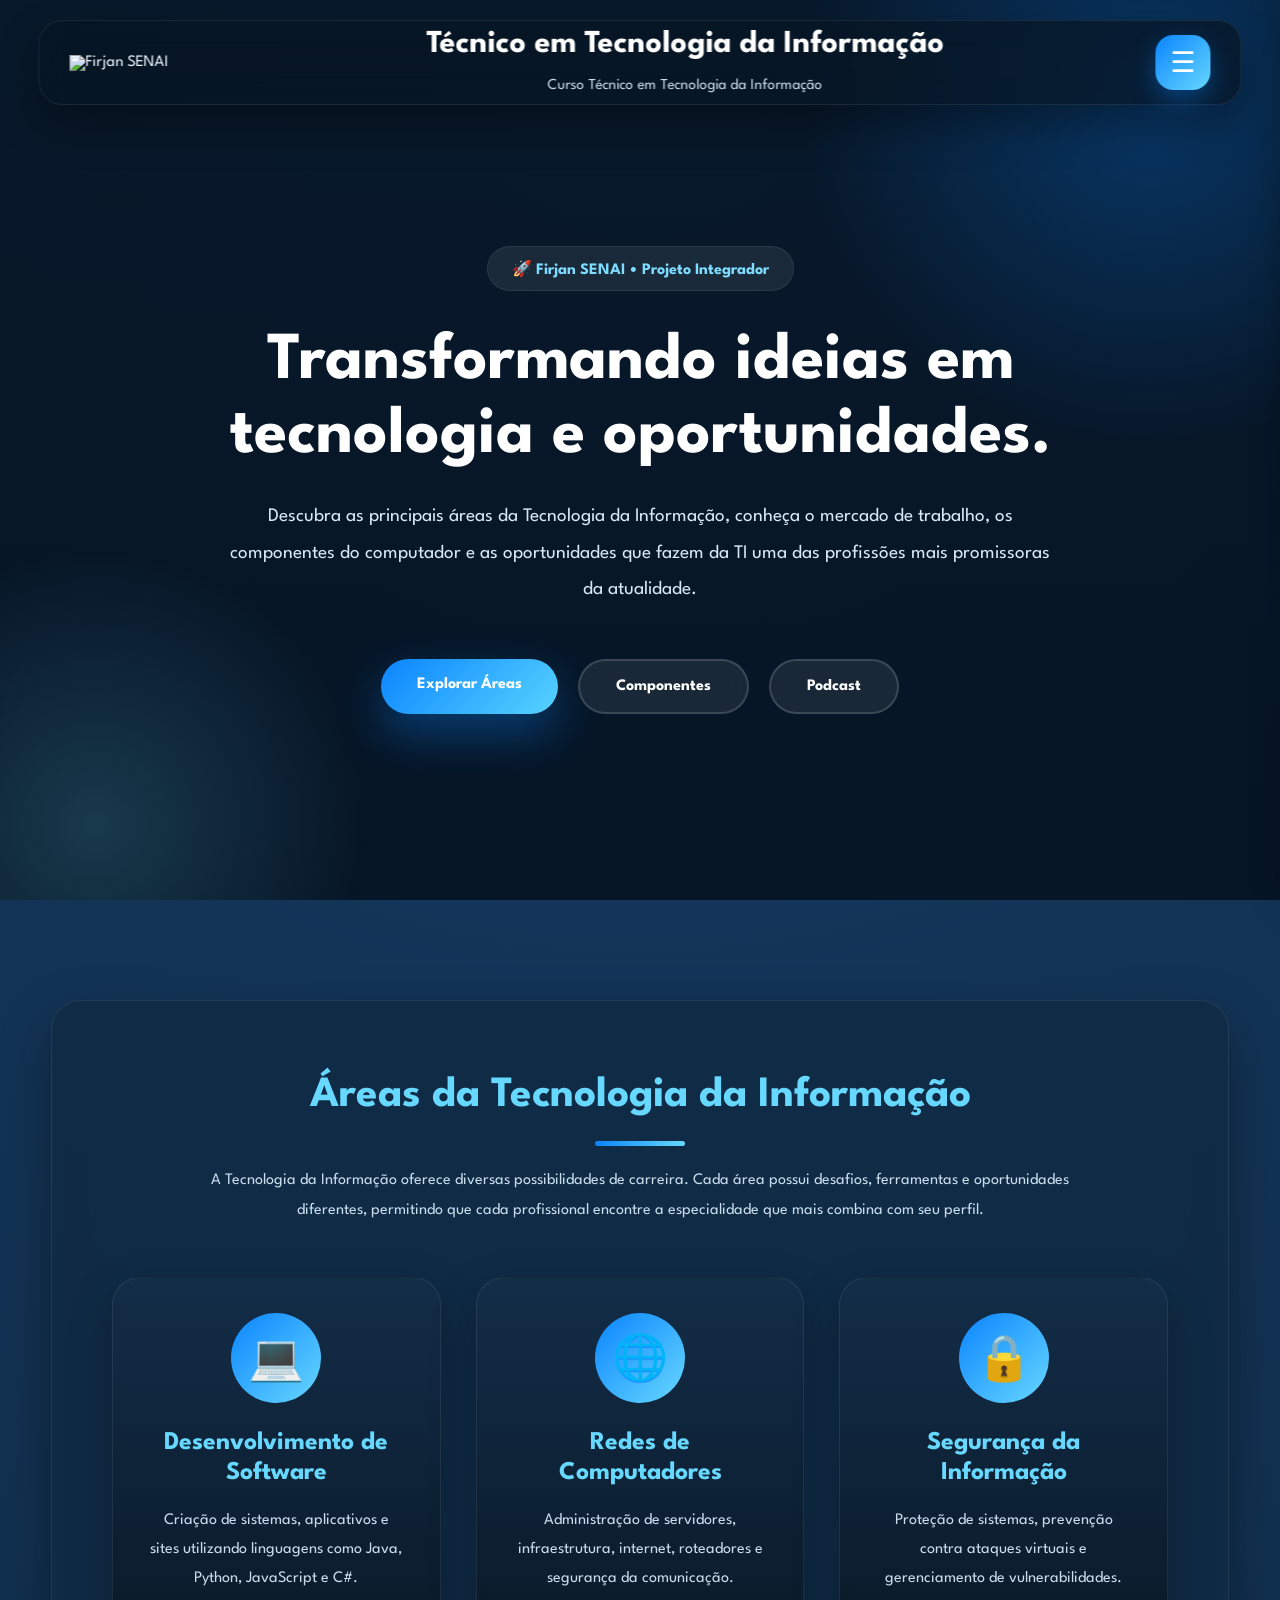
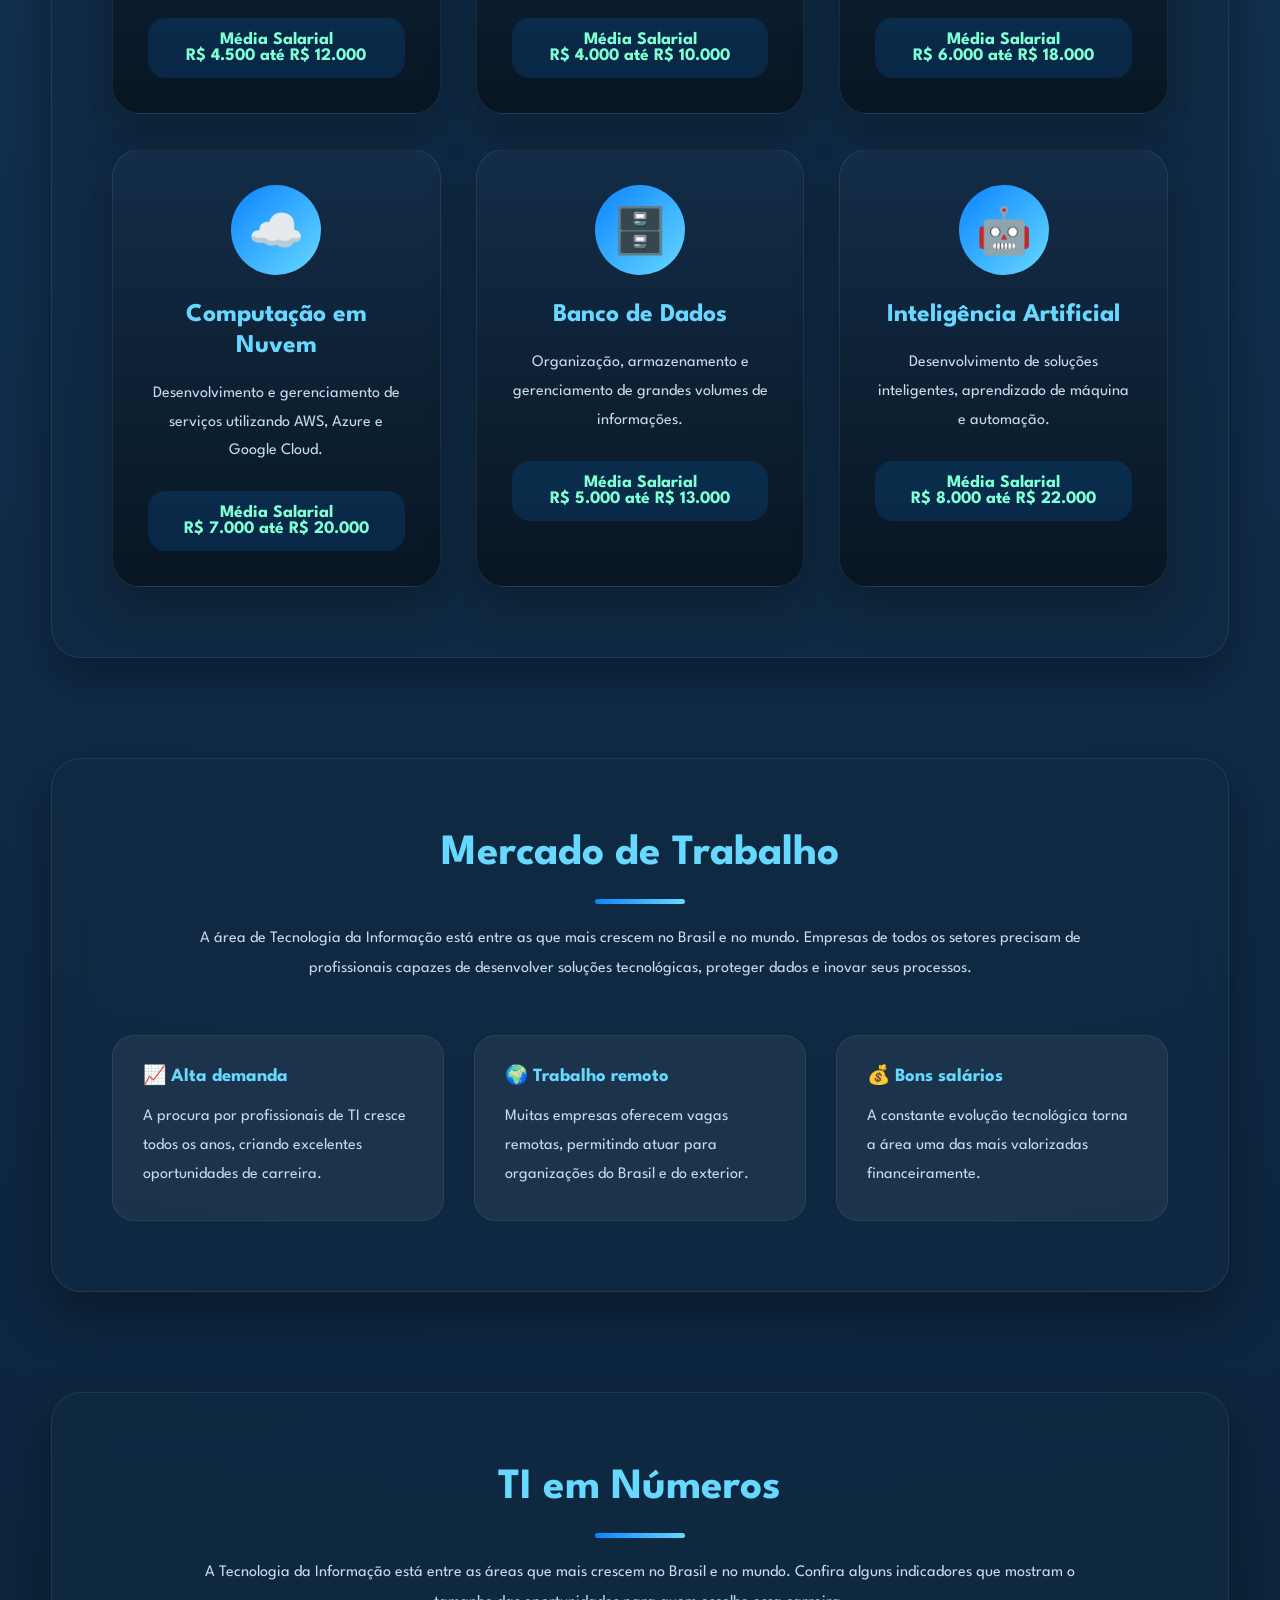
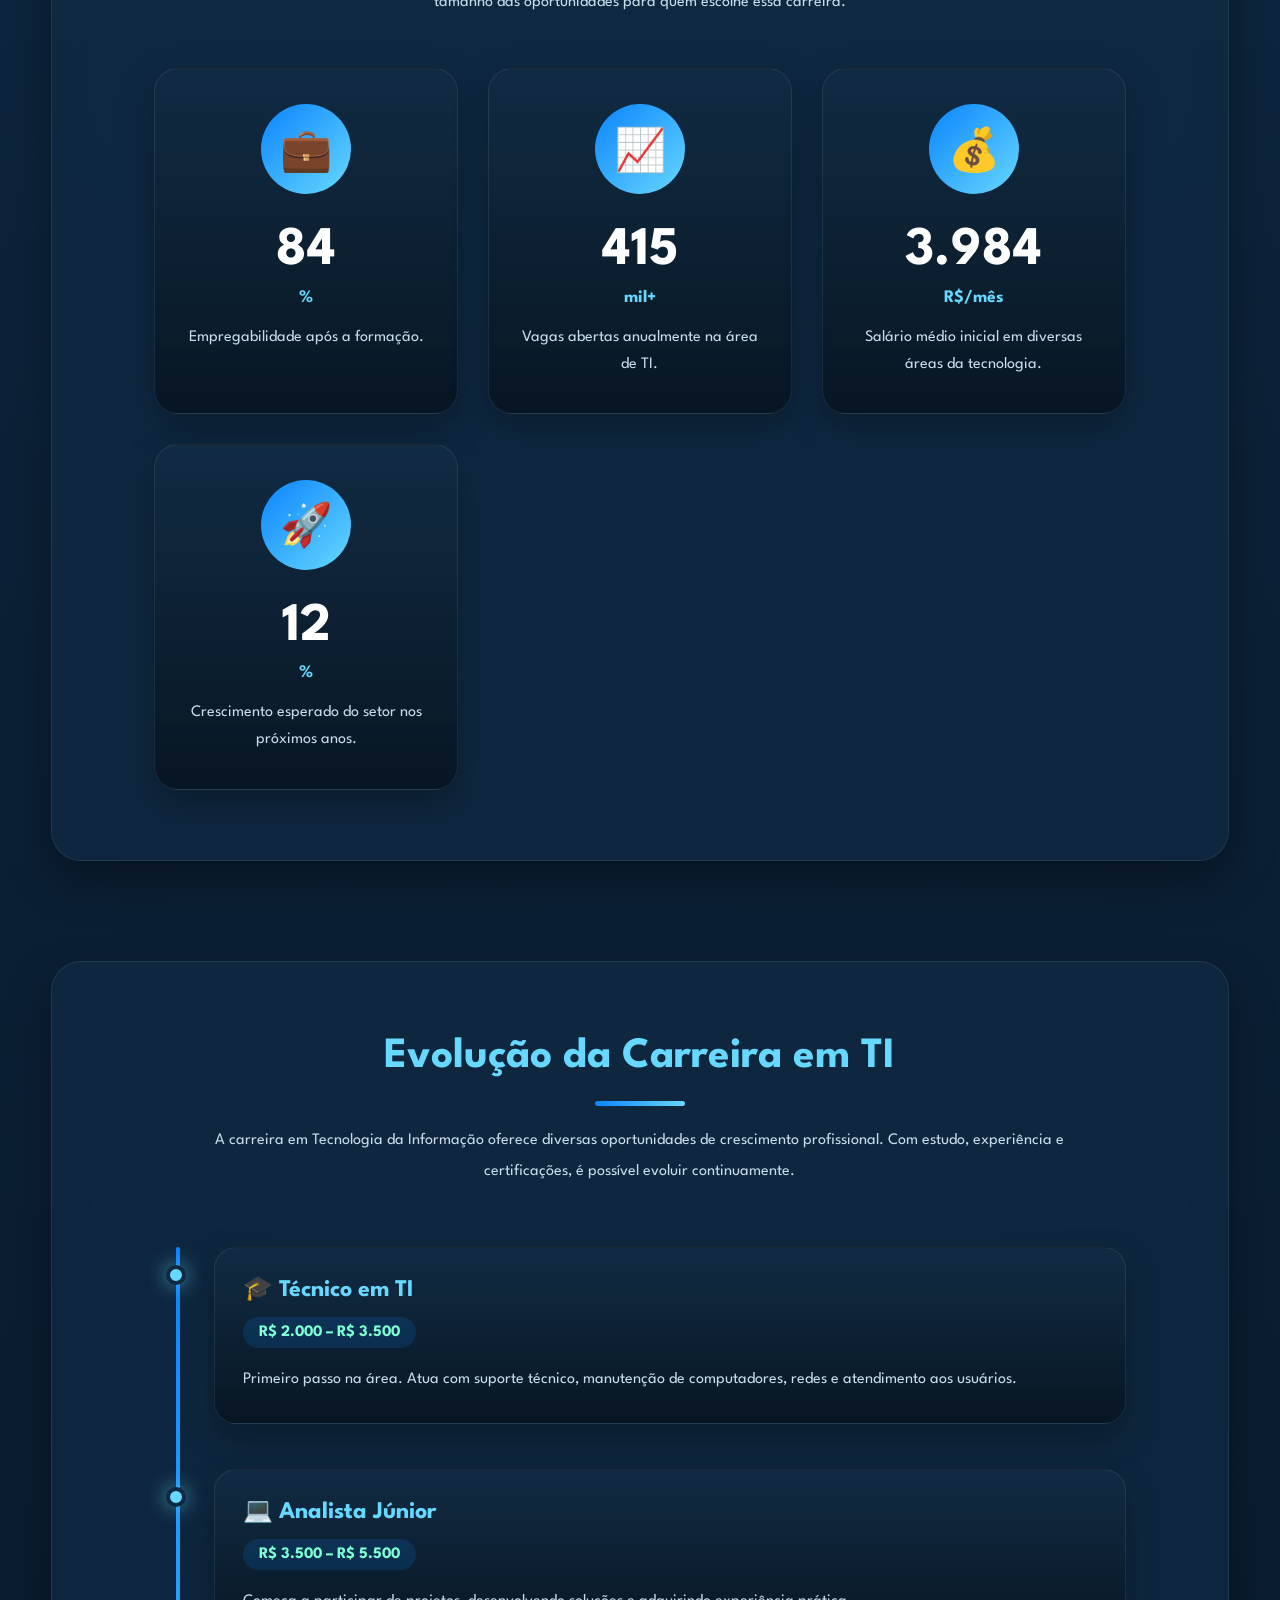
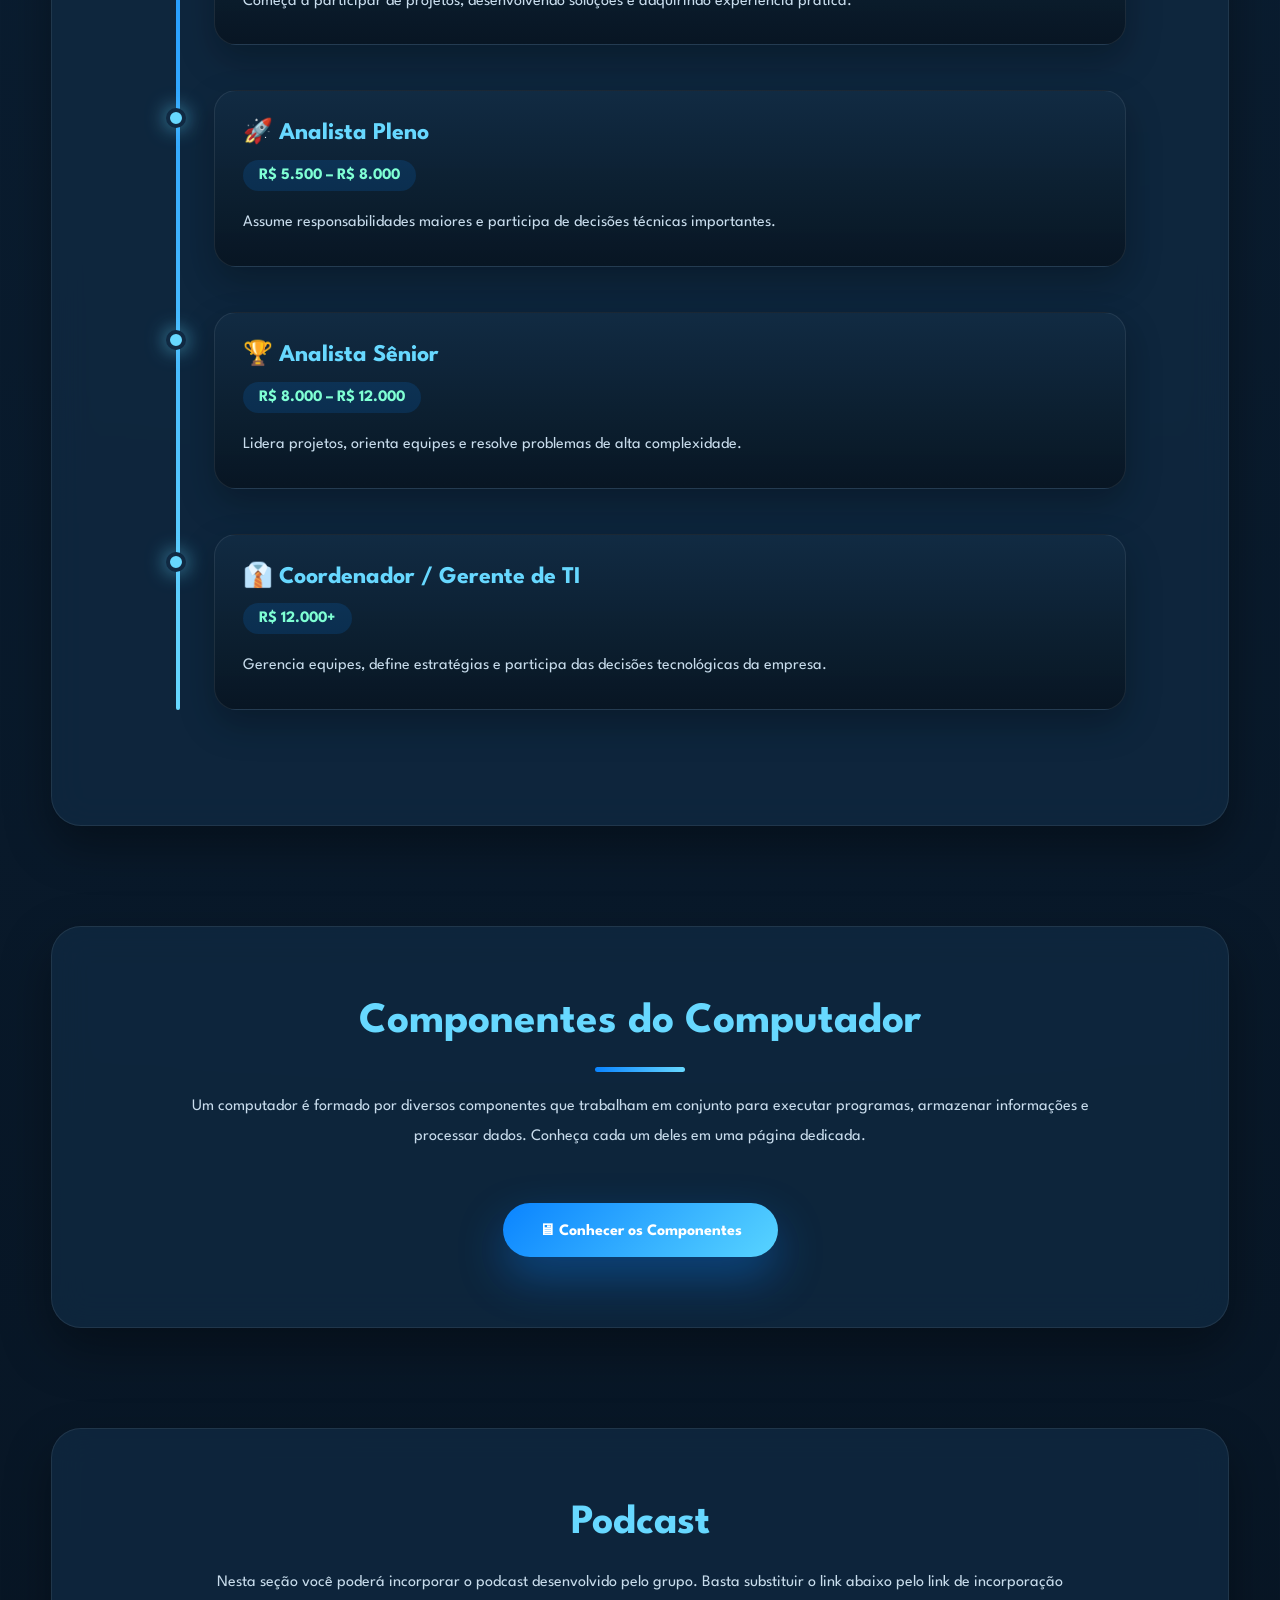
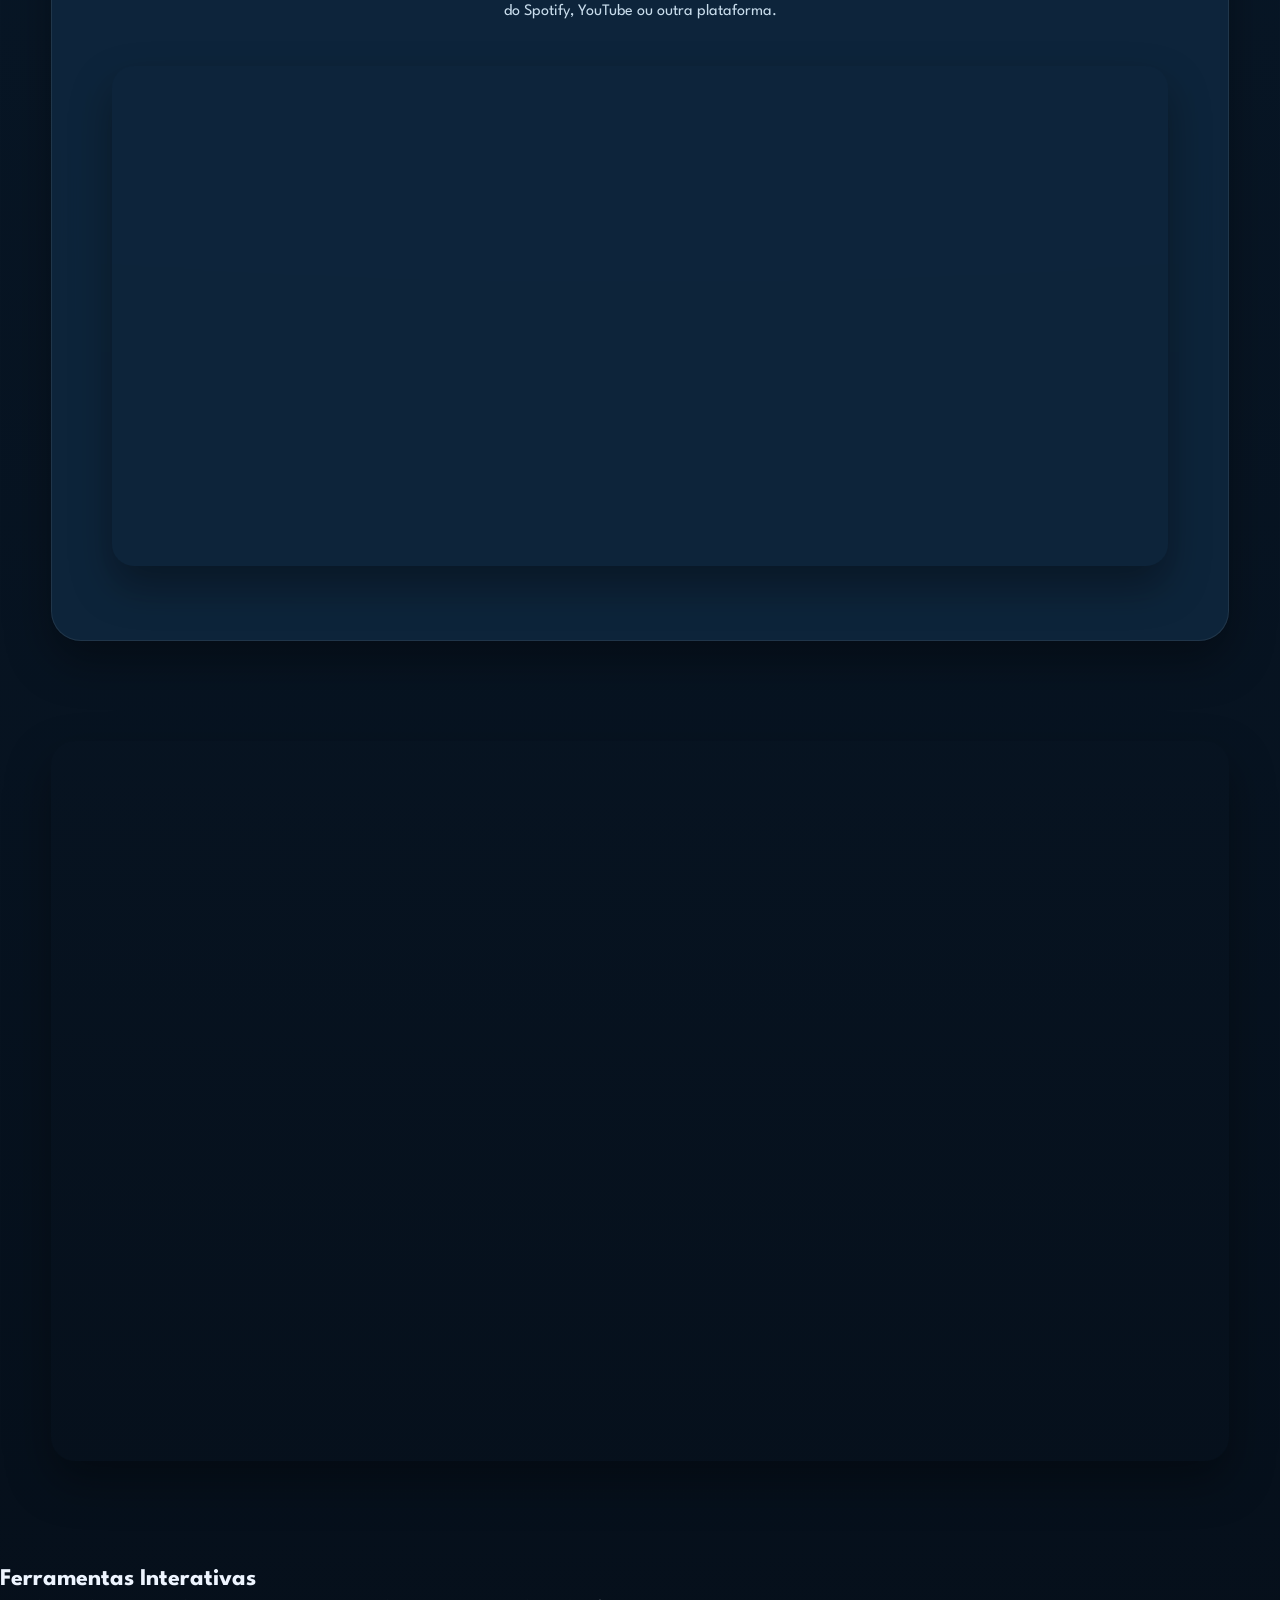
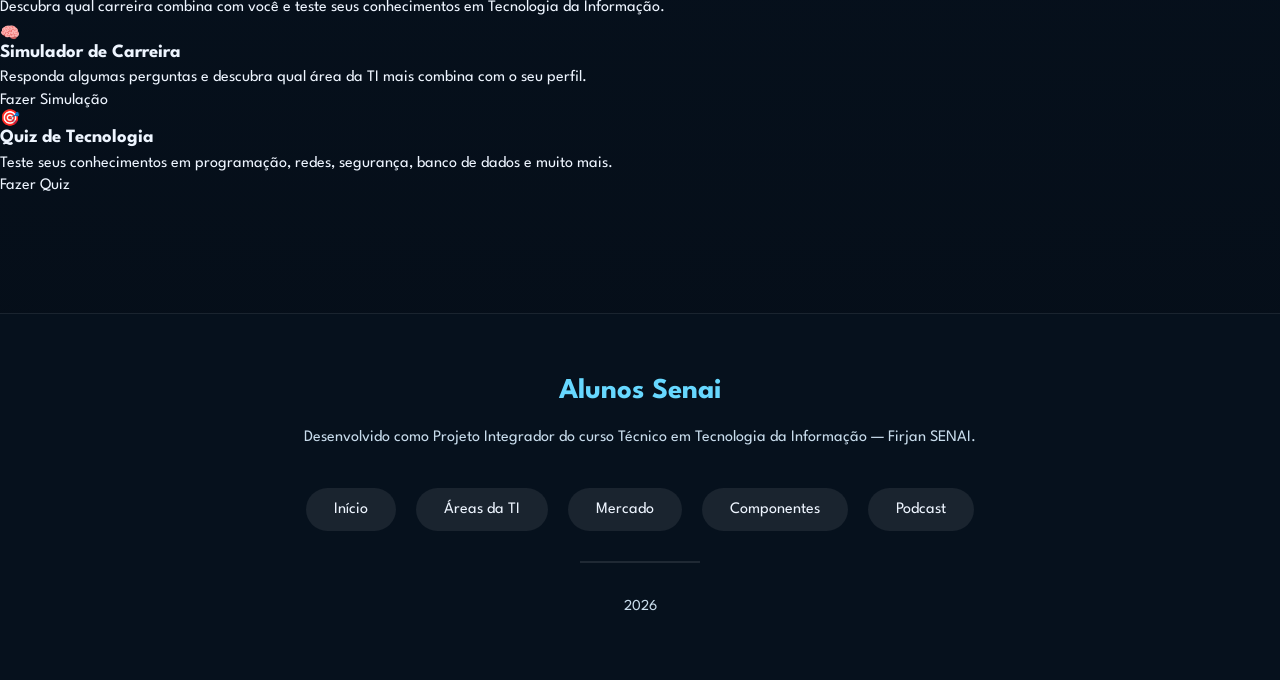
==== commit 1216bfb4: "Update index.html" ====
--- a/index.html
+++ b/index.html
@@ -682,7 +682,6 @@
 ========================================================== -->
 <section class="ferramentas" id="ferramentas">
 
-    <div class="container">
 
         <h2>Ferramentas Interativas</h2>
 
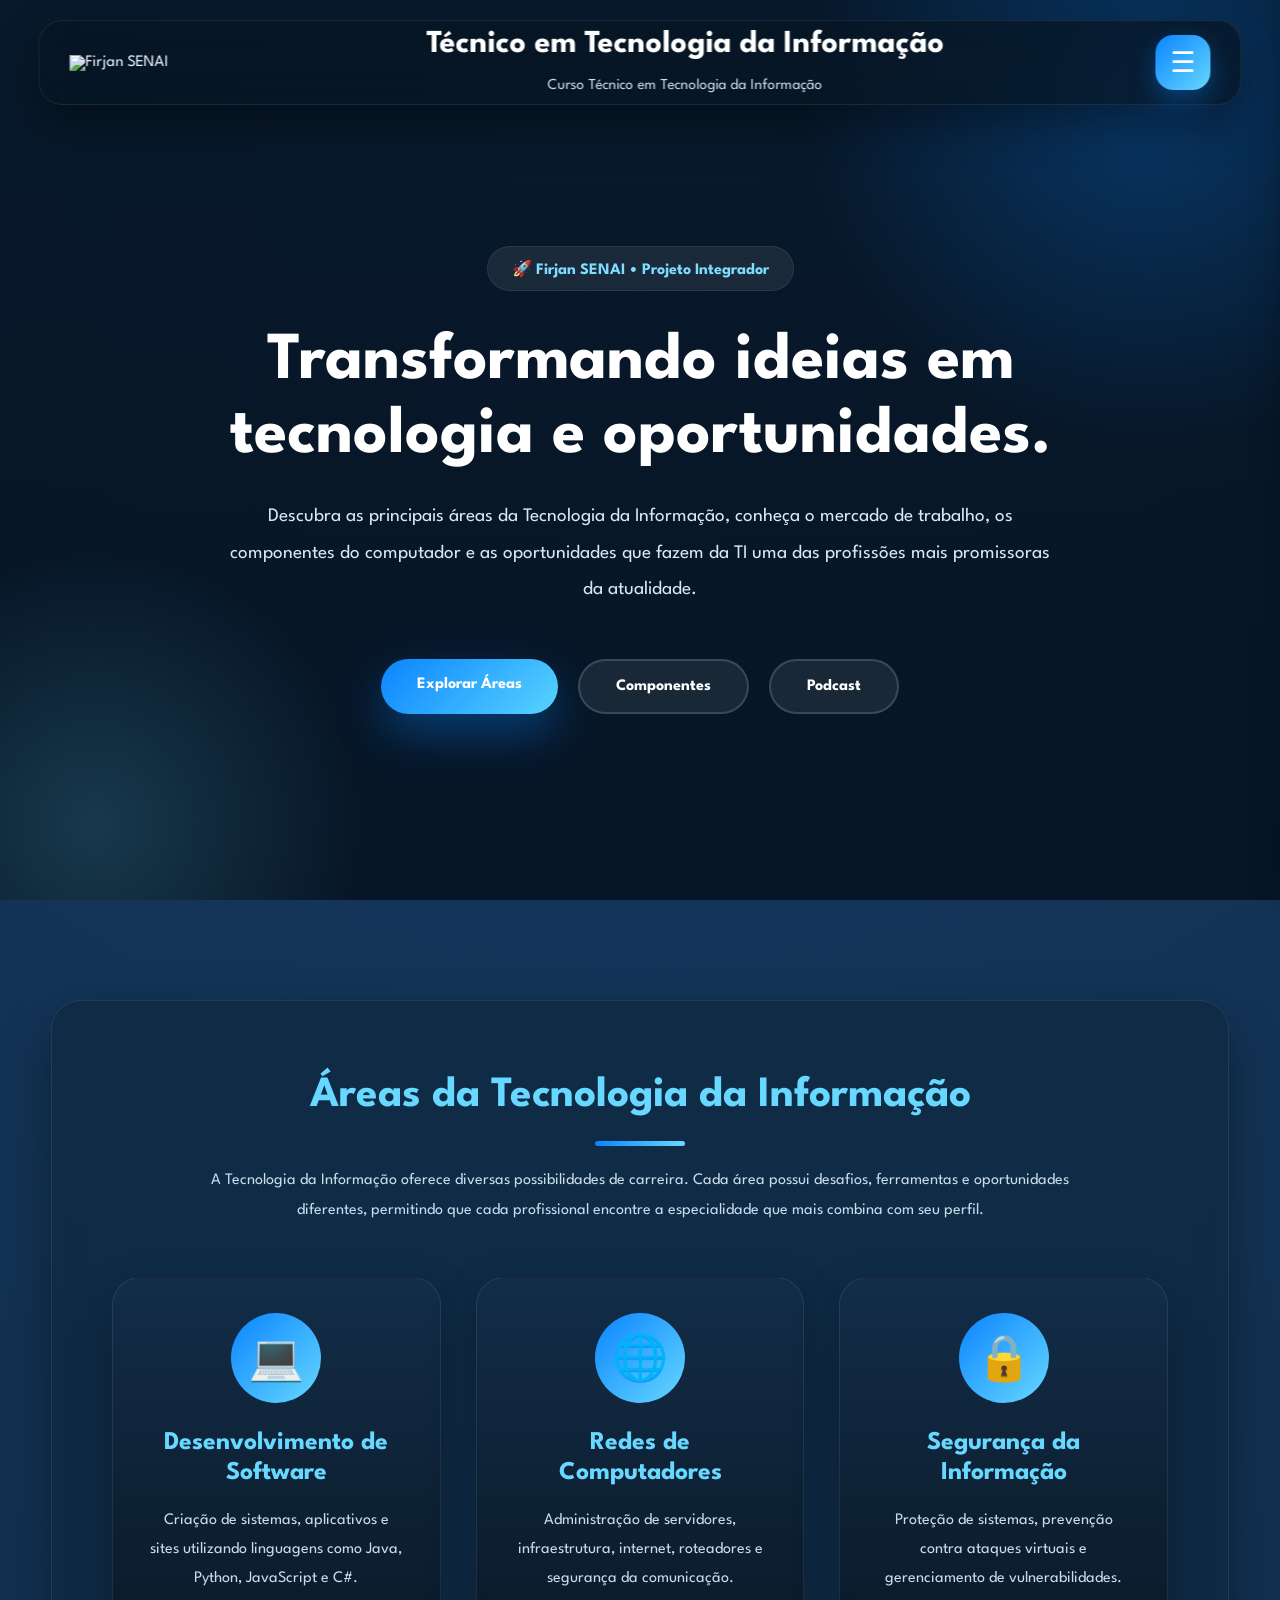
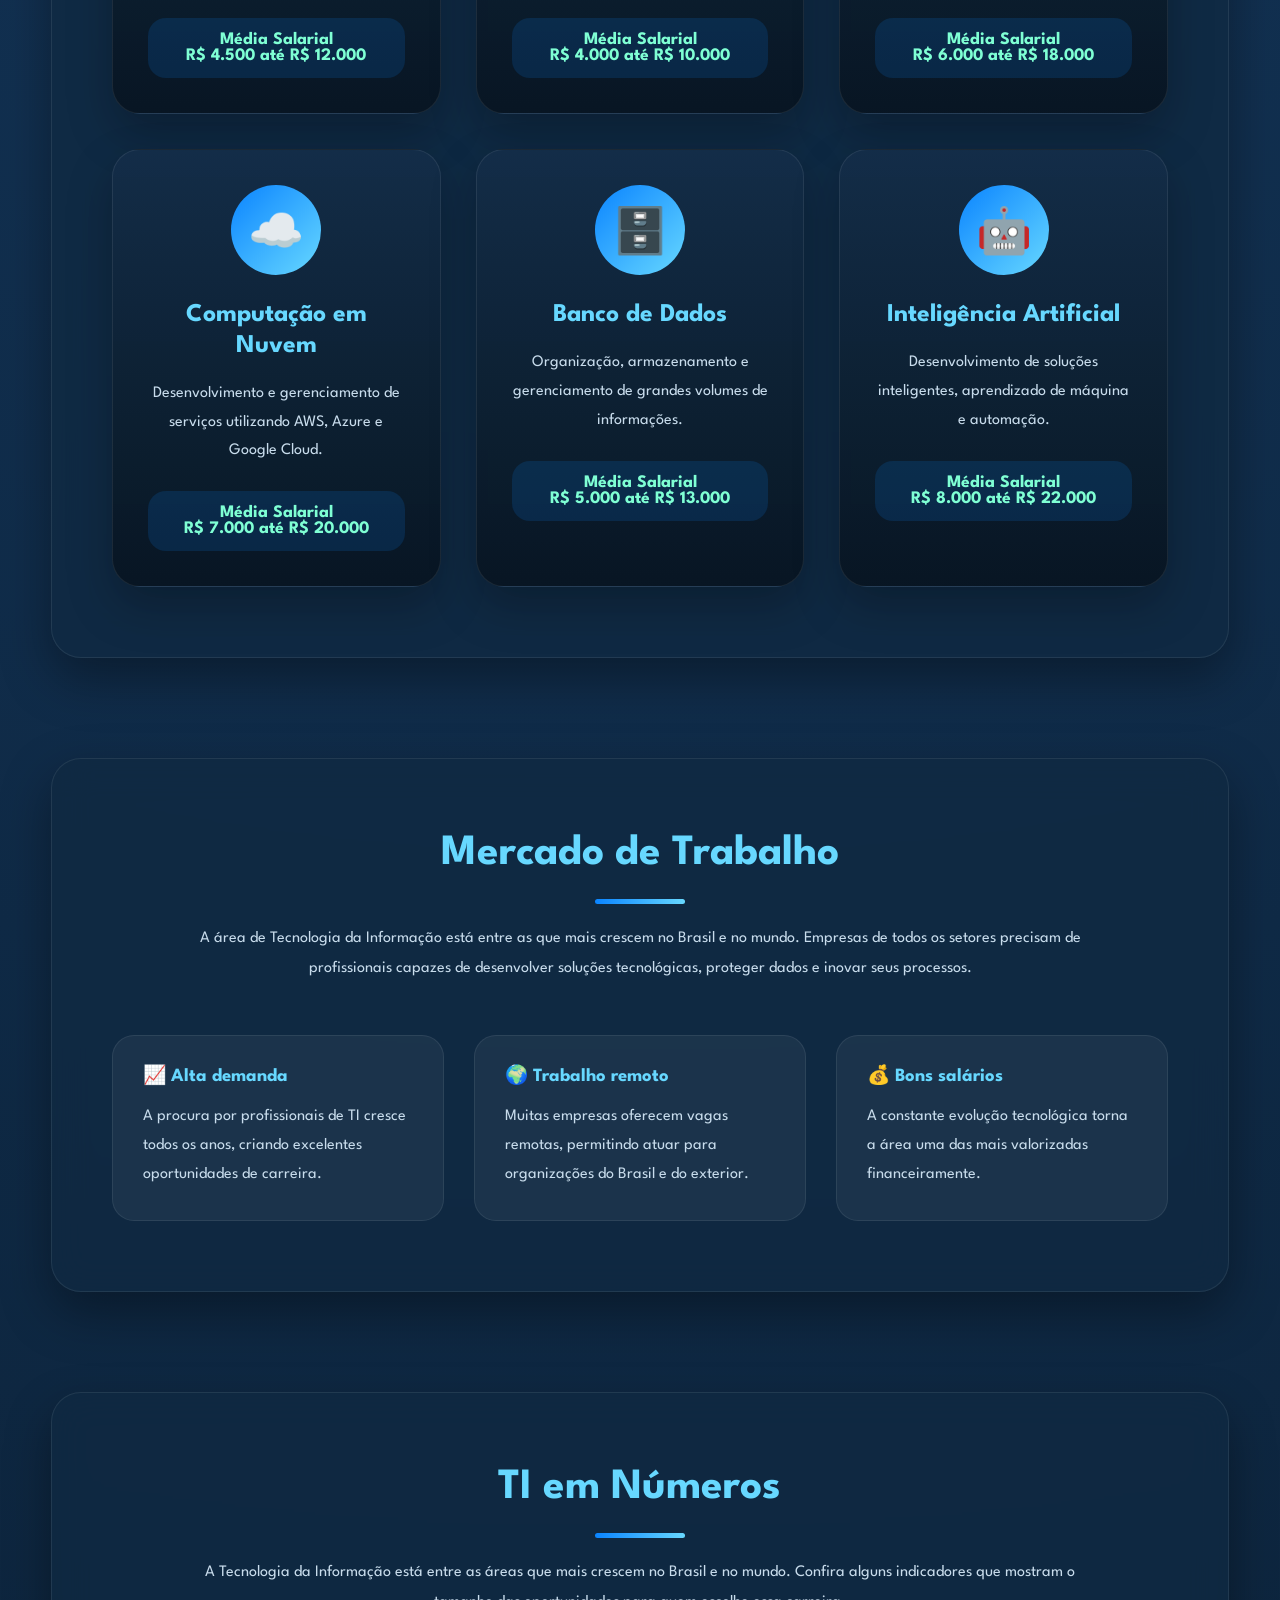
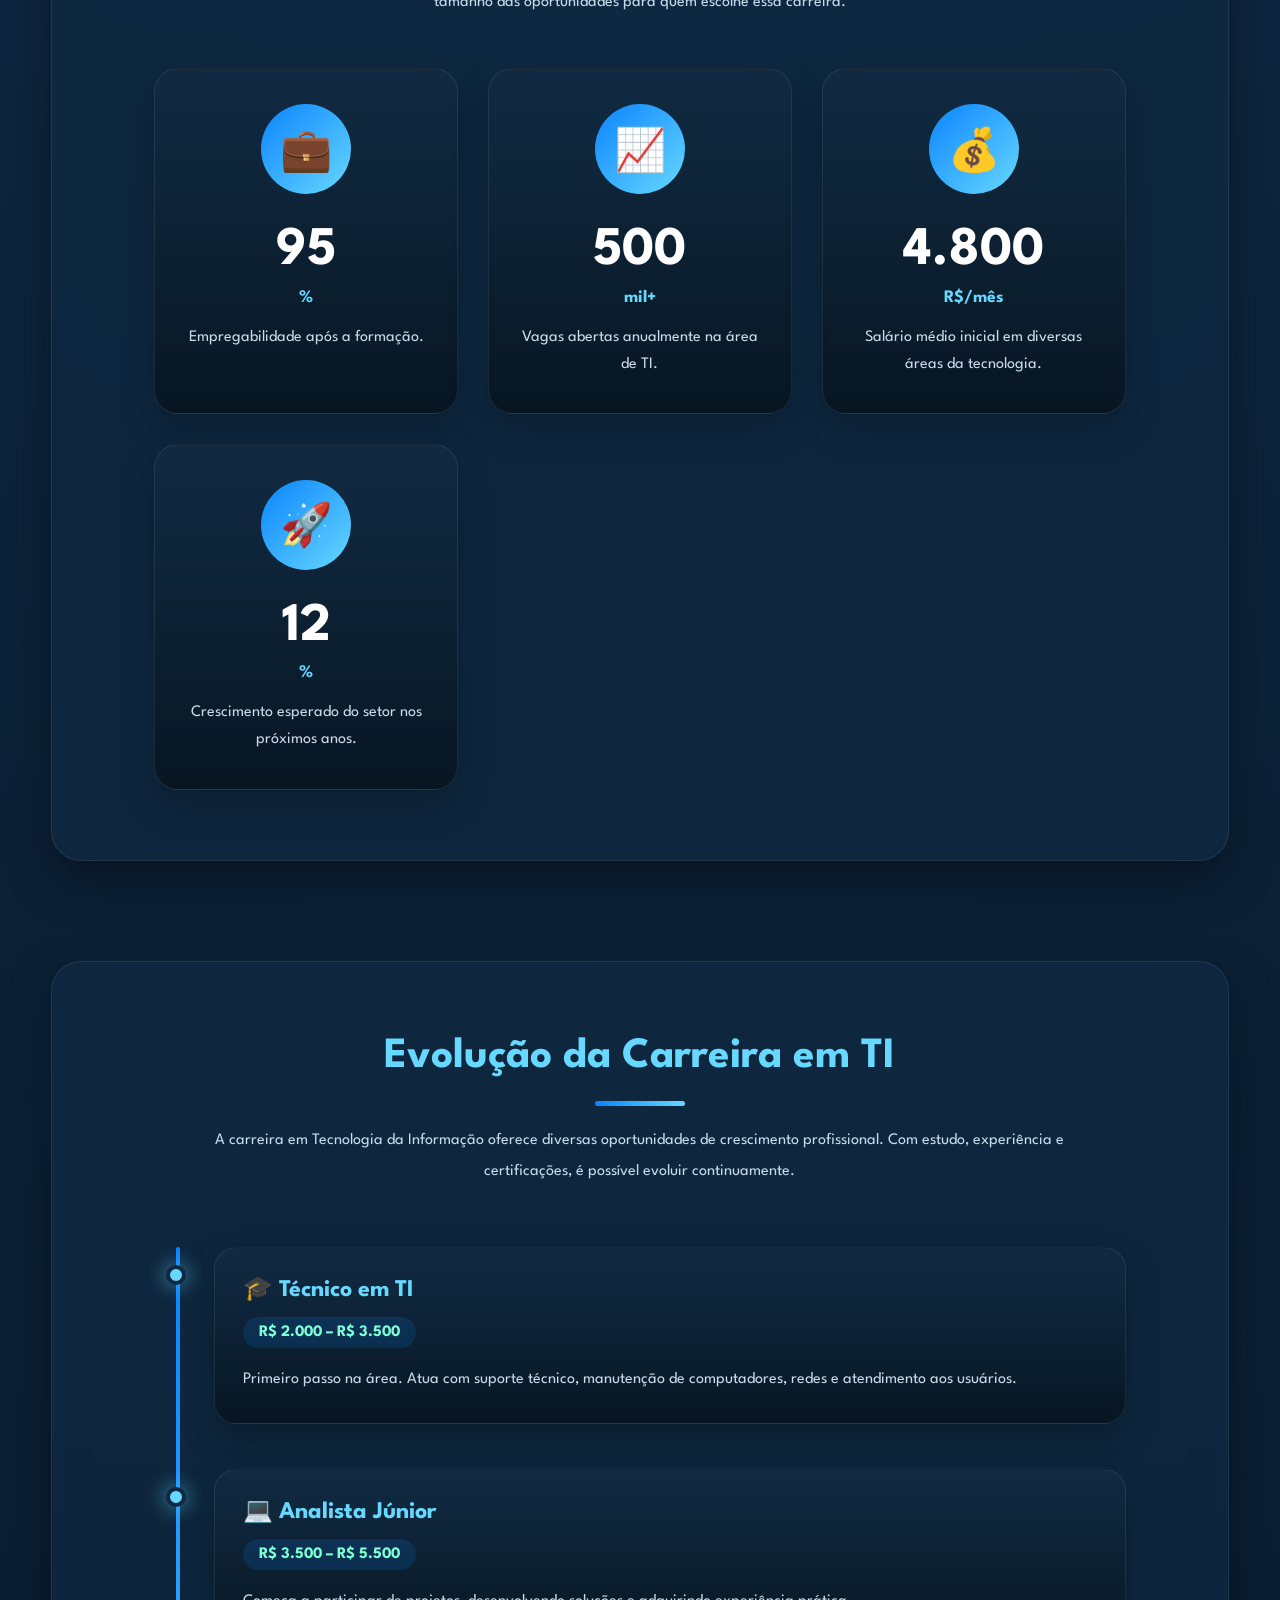
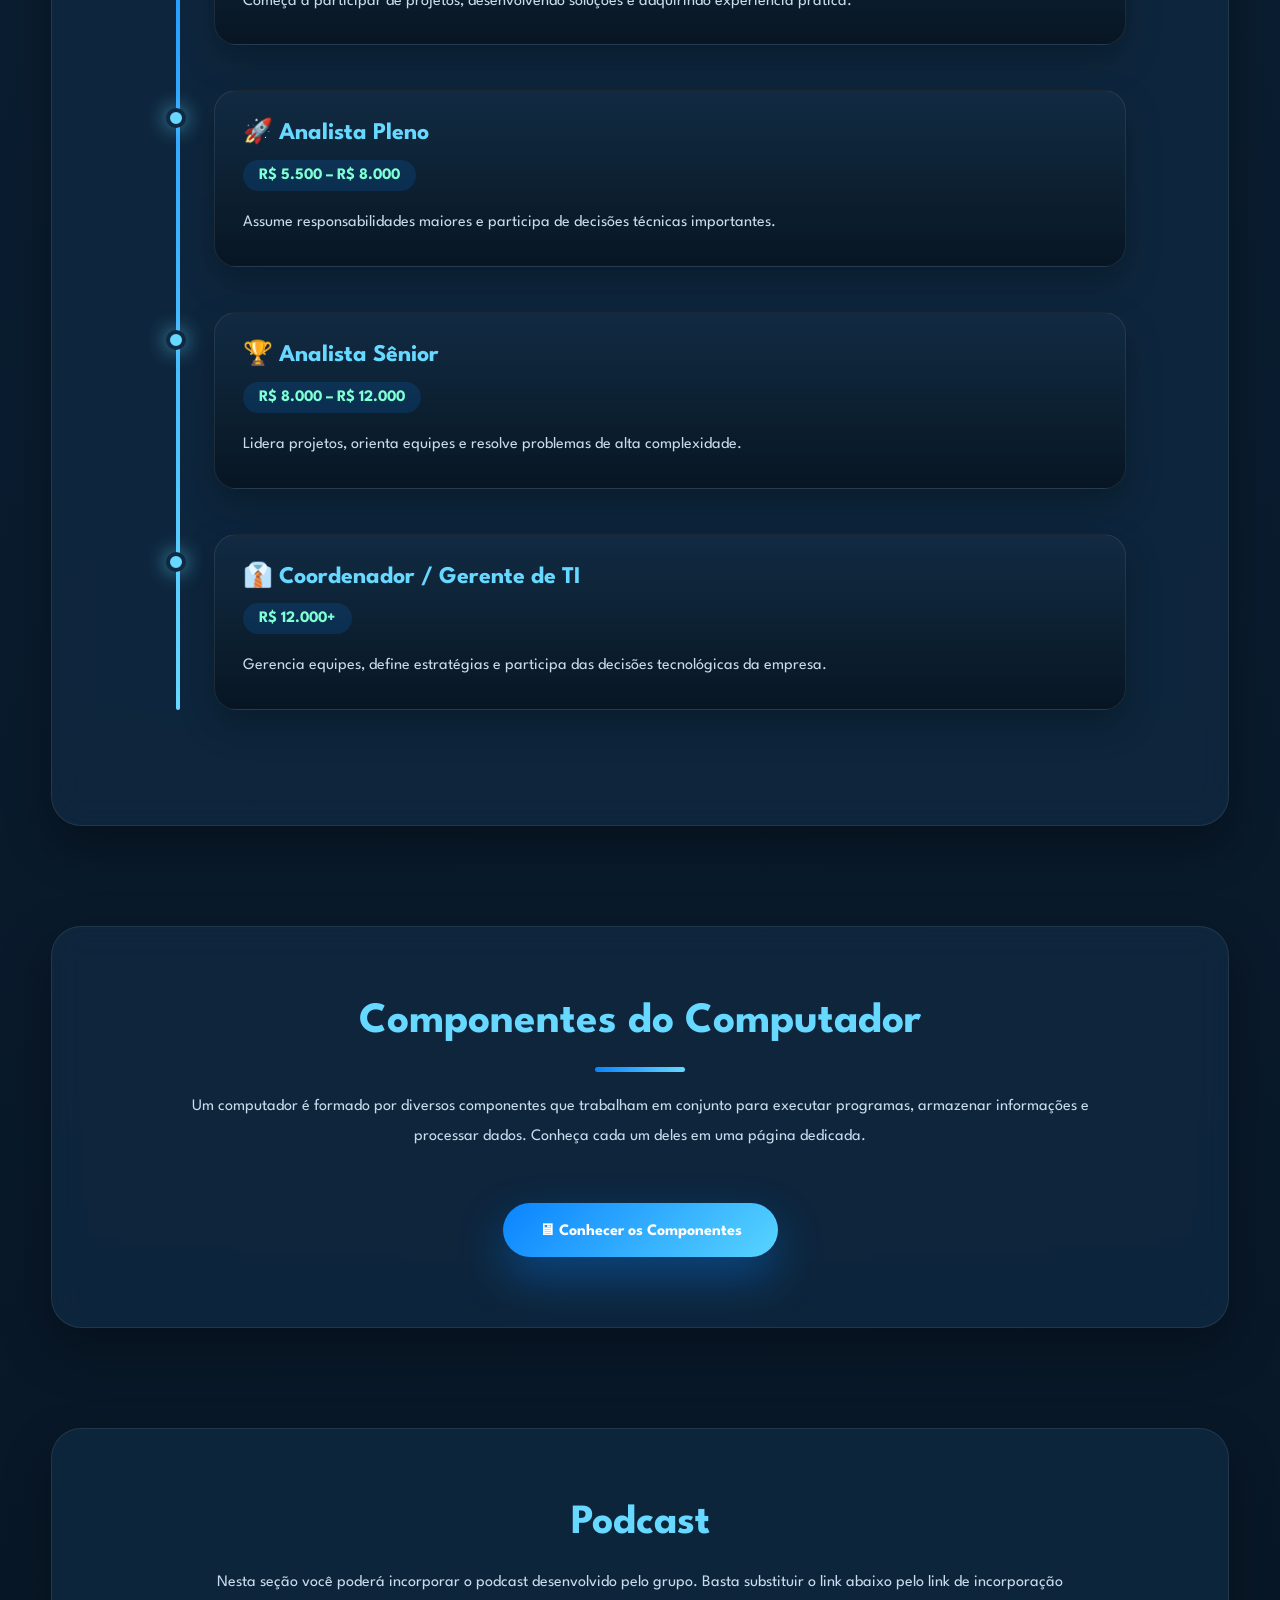
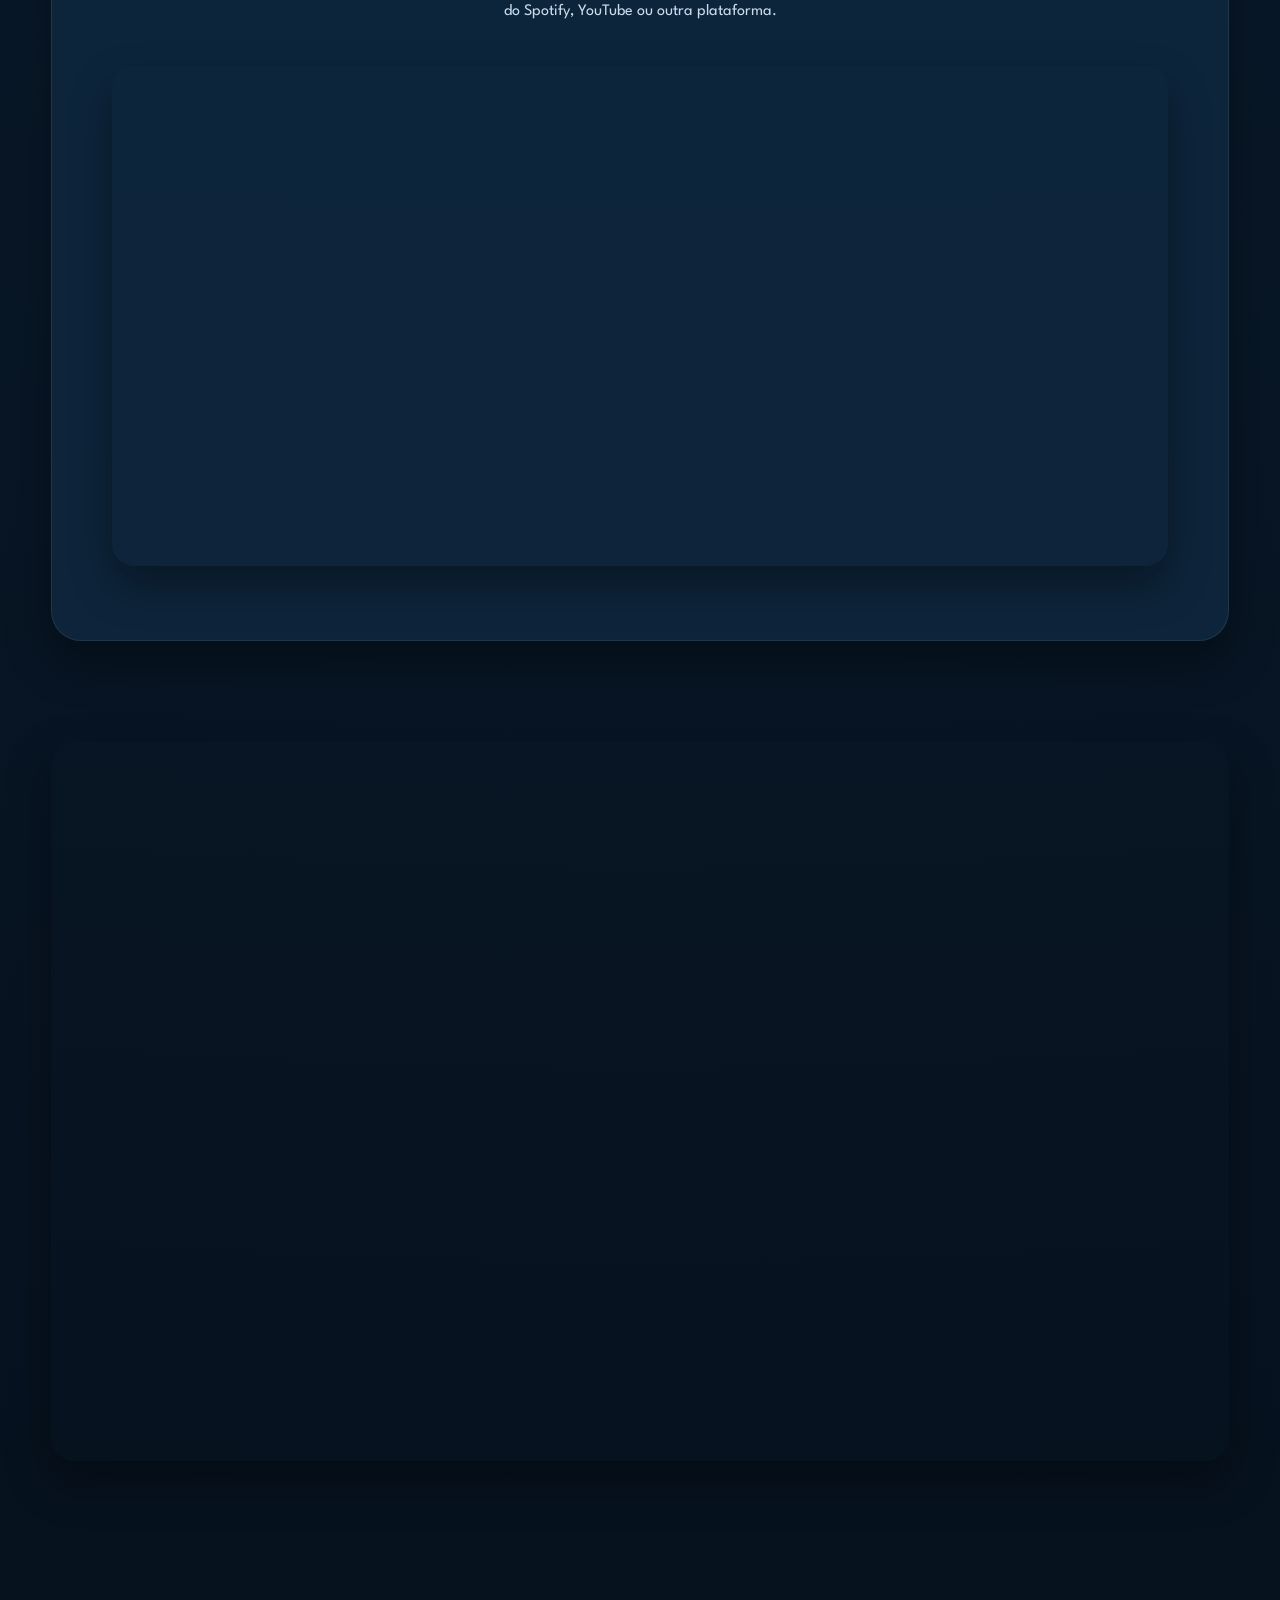
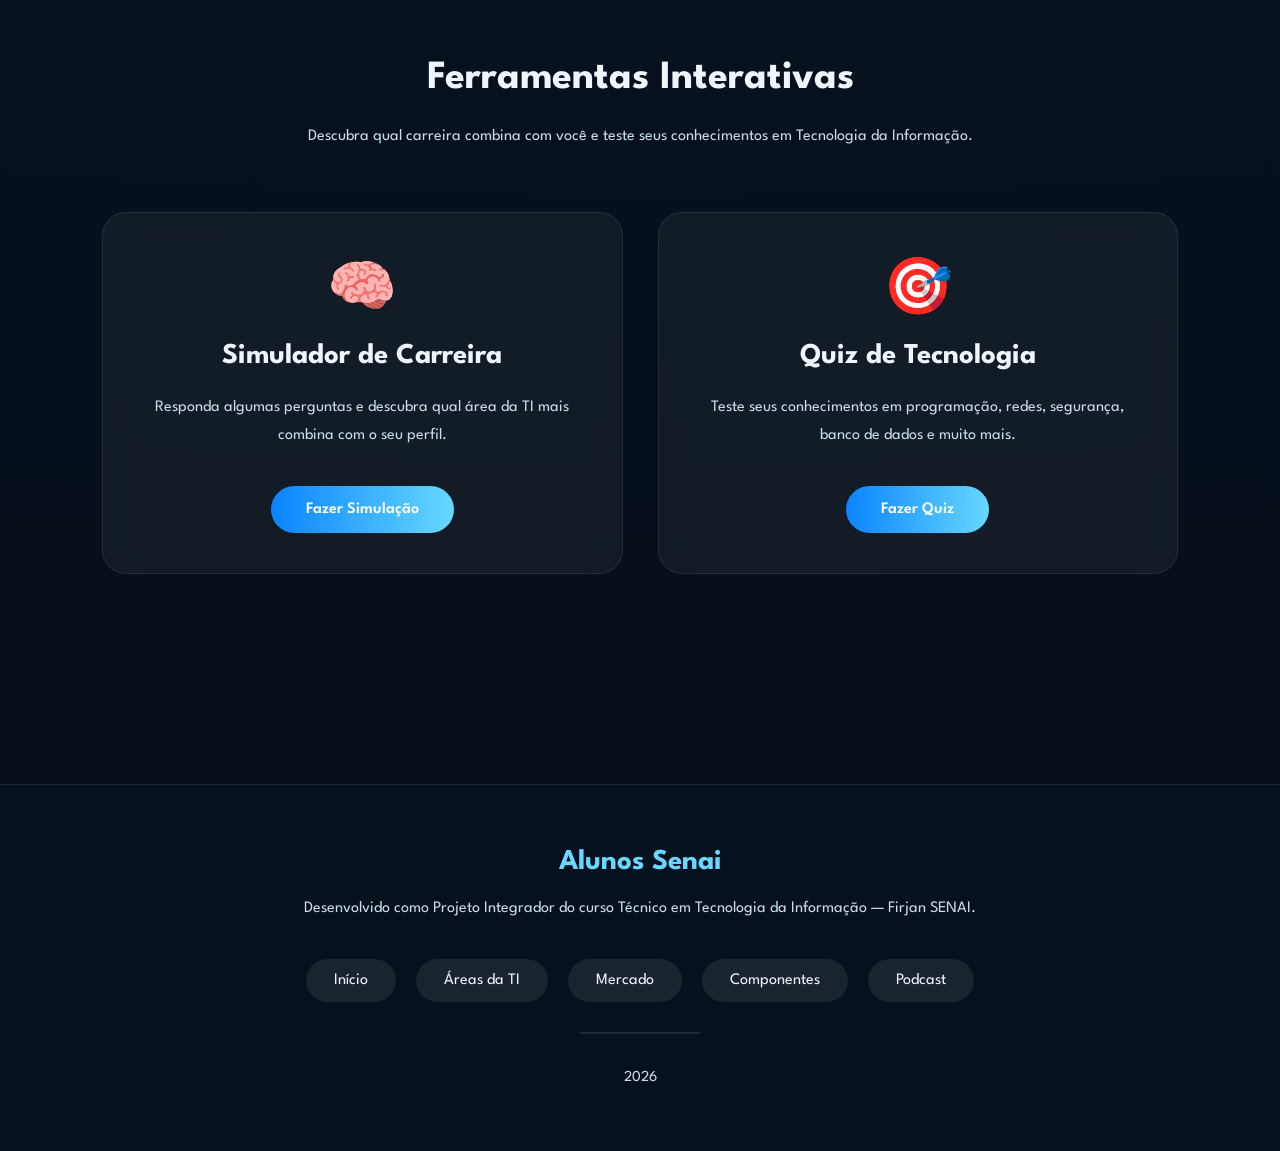
==== commit 192a3ae1: "Update index.html" ====
--- a/index.html
+++ b/index.html
@@ -733,9 +733,7 @@
 
             </article>
 
-        </div>
-
-    </div>
+         </div>
 
 </section>
     
--- a/style.css
+++ b/style.css
@@ -2127,14 +2127,131 @@
     line-height:1.8;
 
 }
-
-
-/* ==========================================================
-   QUIZ
-==========================================================*/
-
-
-
-/* ==========================================================
-   SIMULADOR
-==========================================================*/
+/* ===========================
+   FERRAMENTAS
+=========================== */
+
+.ferramentas{
+
+    padding:90px 8%;
+
+}
+
+.ferramentas h2{
+
+    text-align:center;
+
+    font-size:2.5rem;
+
+    margin-bottom:20px;
+
+}
+
+.subtitulo{
+
+    max-width:800px;
+
+    margin:0 auto 60px;
+
+    text-align:center;
+
+    color:var(--text2);
+
+    line-height:1.8;
+
+}
+
+.ferramentas-grid{
+
+    display:grid;
+
+    grid-template-columns:repeat(auto-fit,minmax(320px,1fr));
+
+    gap:35px;
+
+}
+
+.ferramenta-card{
+
+    background:rgba(255,255,255,.05);
+
+    border:1px solid rgba(255,255,255,.08);
+
+    border-radius:24px;
+
+    padding:40px;
+
+    text-align:center;
+
+    backdrop-filter:blur(15px);
+
+    transition:.35s;
+
+}
+
+.ferramenta-card:hover{
+
+    transform:translateY(-10px);
+
+    border-color:var(--primary);
+
+    box-shadow:0 20px 45px rgba(0,0,0,.30);
+
+}
+
+.icone-ferramenta{
+
+    font-size:3.5rem;
+
+    margin-bottom:20px;
+
+}
+
+.ferramenta-card h3{
+
+    margin-bottom:20px;
+
+    font-size:1.8rem;
+
+}
+
+.ferramenta-card p{
+
+    color:var(--text2);
+
+    line-height:1.8;
+
+    margin-bottom:35px;
+
+}
+
+.btn-ferramenta{
+
+    display:inline-block;
+
+    padding:16px 35px;
+
+    border-radius:999px;
+
+    background:linear-gradient(
+        90deg,
+        var(--primary),
+        var(--secondary)
+    );
+
+    color:#fff;
+
+    font-weight:600;
+
+    transition:.35s;
+
+}
+
+.btn-ferramenta:hover{
+
+    transform:translateY(-4px);
+
+    box-shadow:0 15px 35px rgba(10,132,255,.35);
+
+}
+
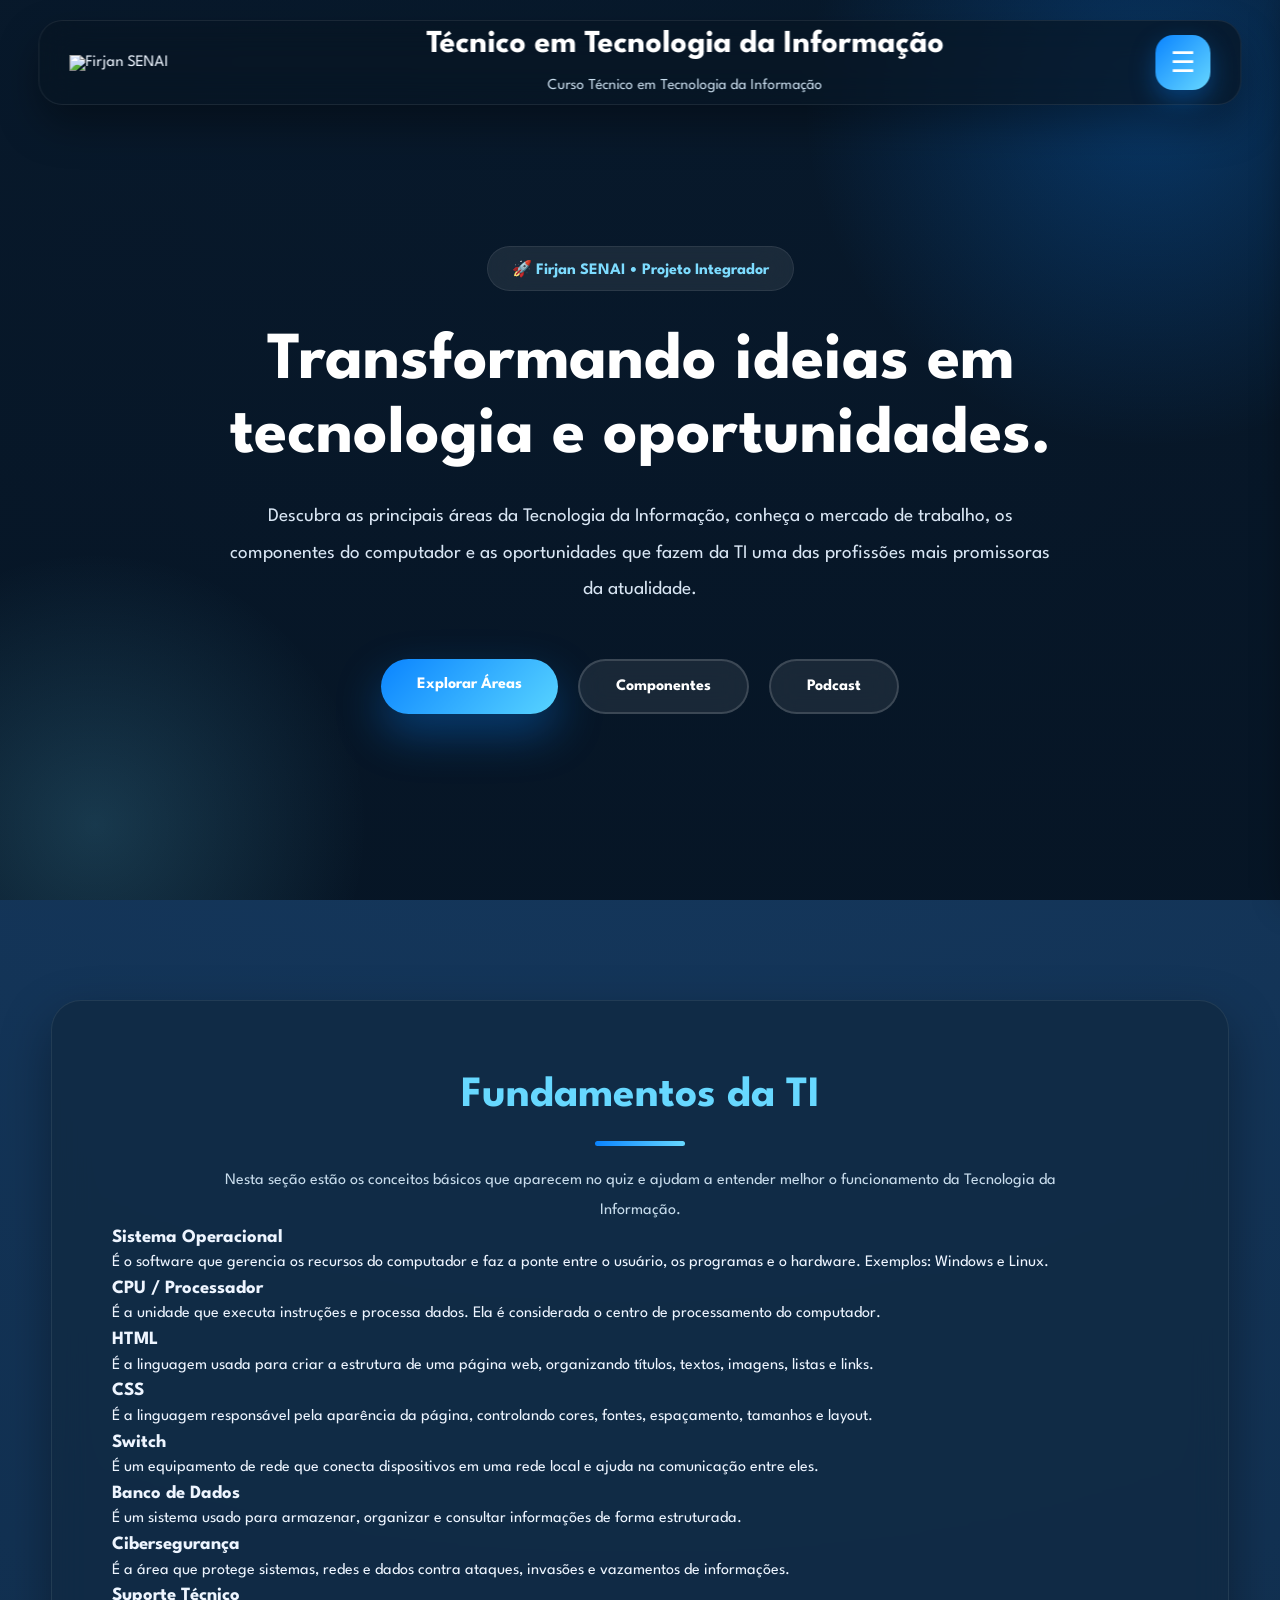
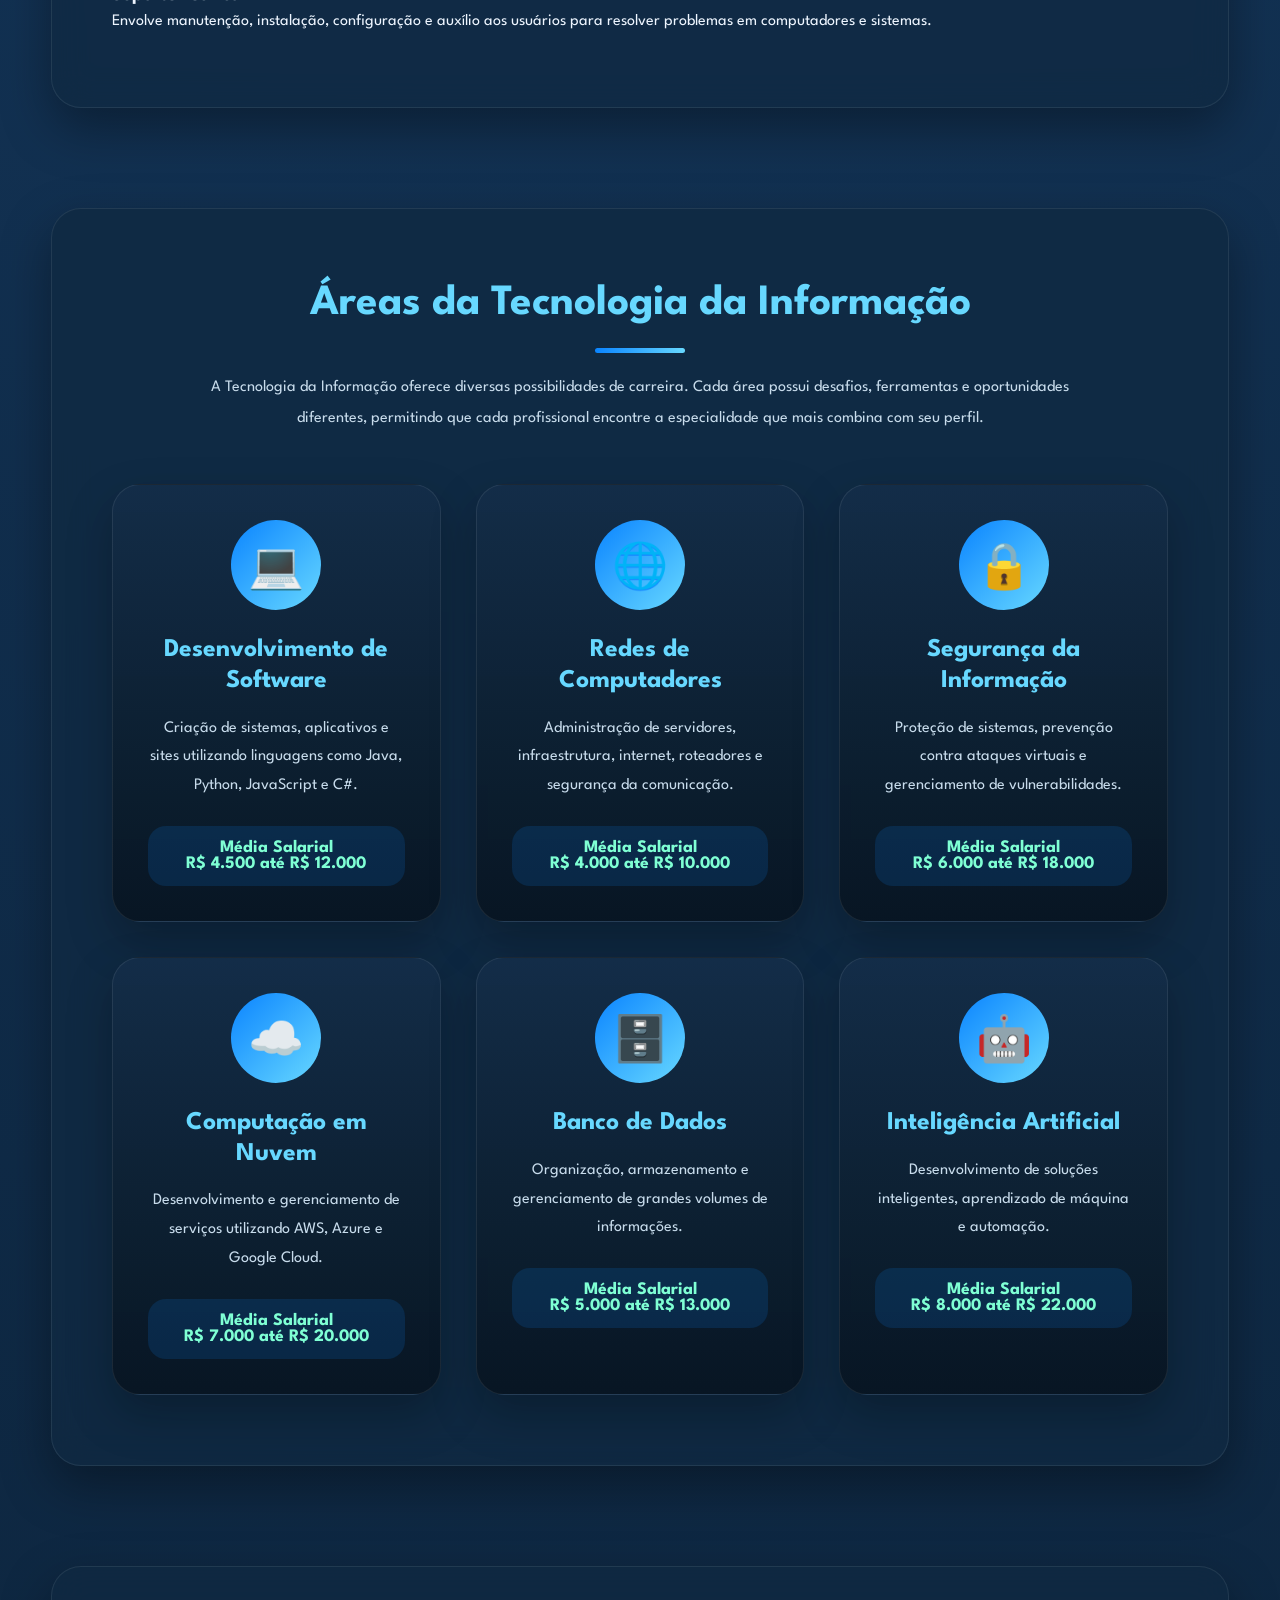
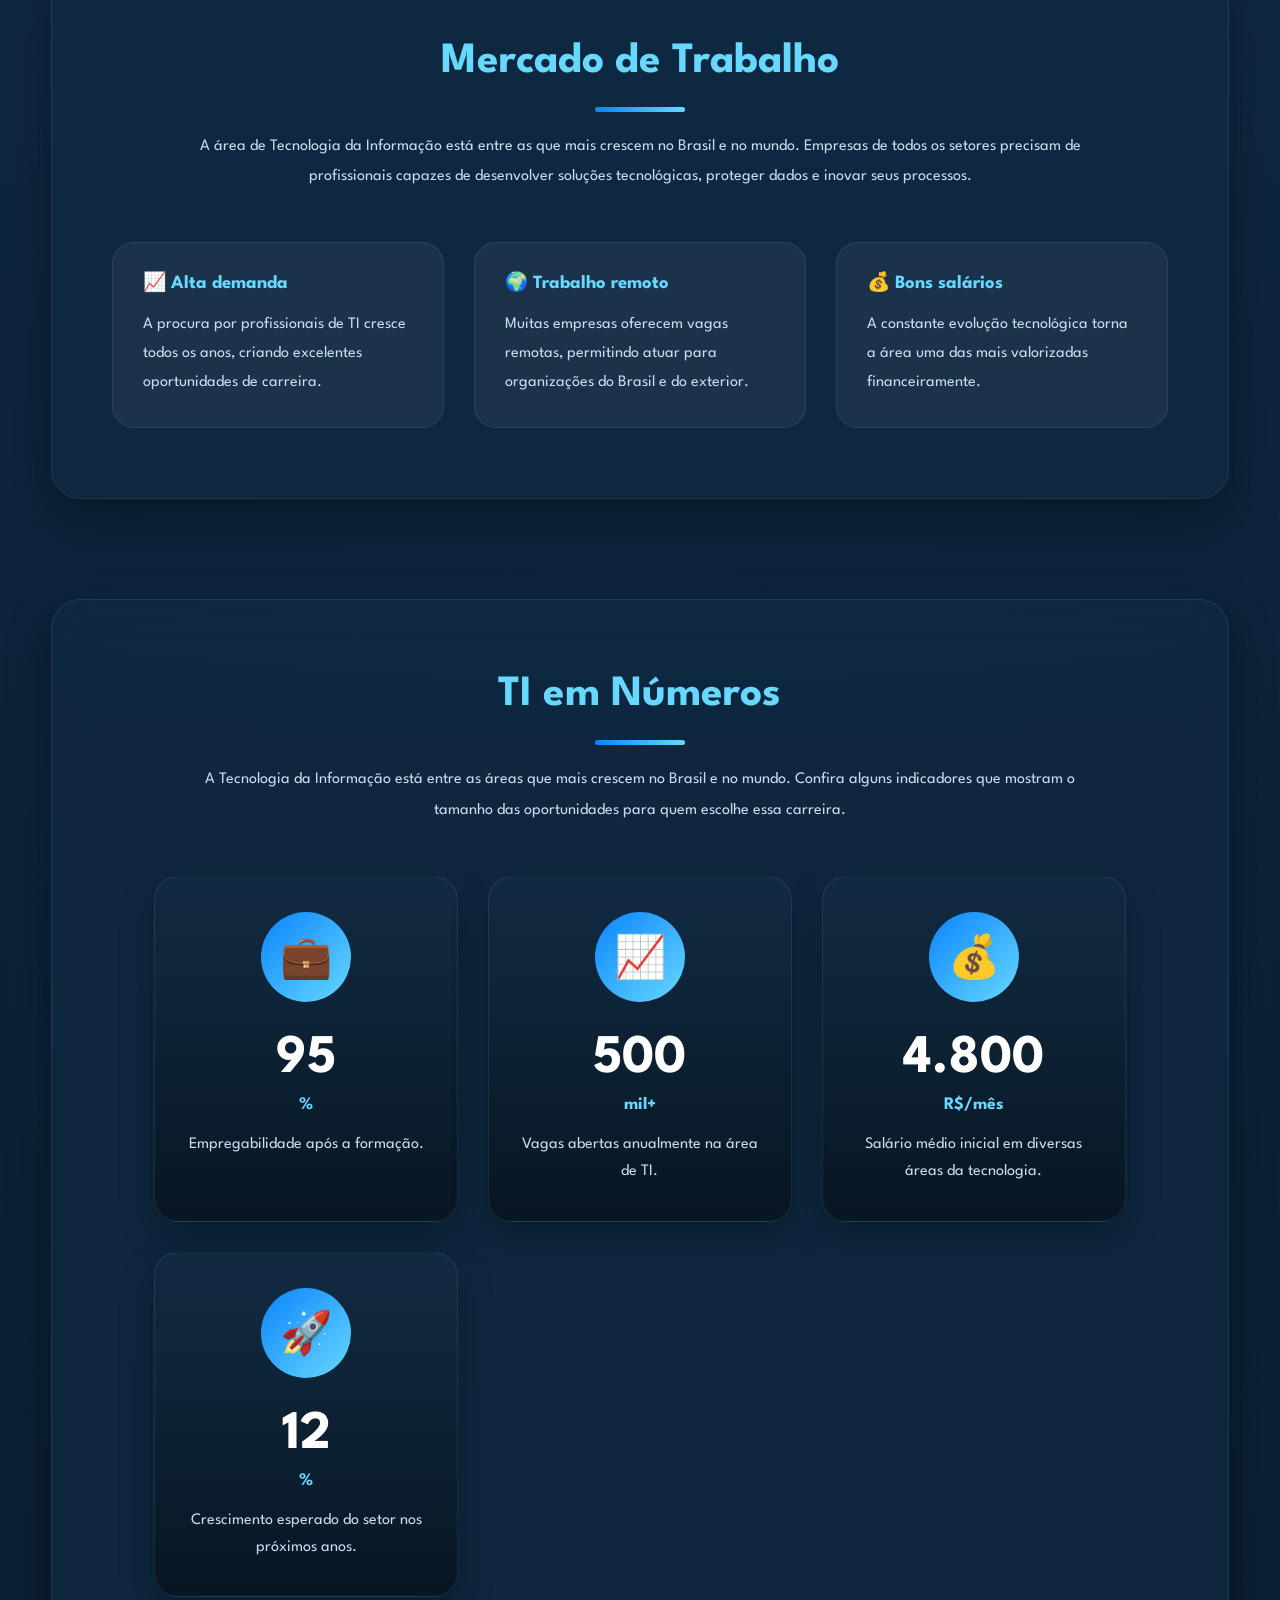
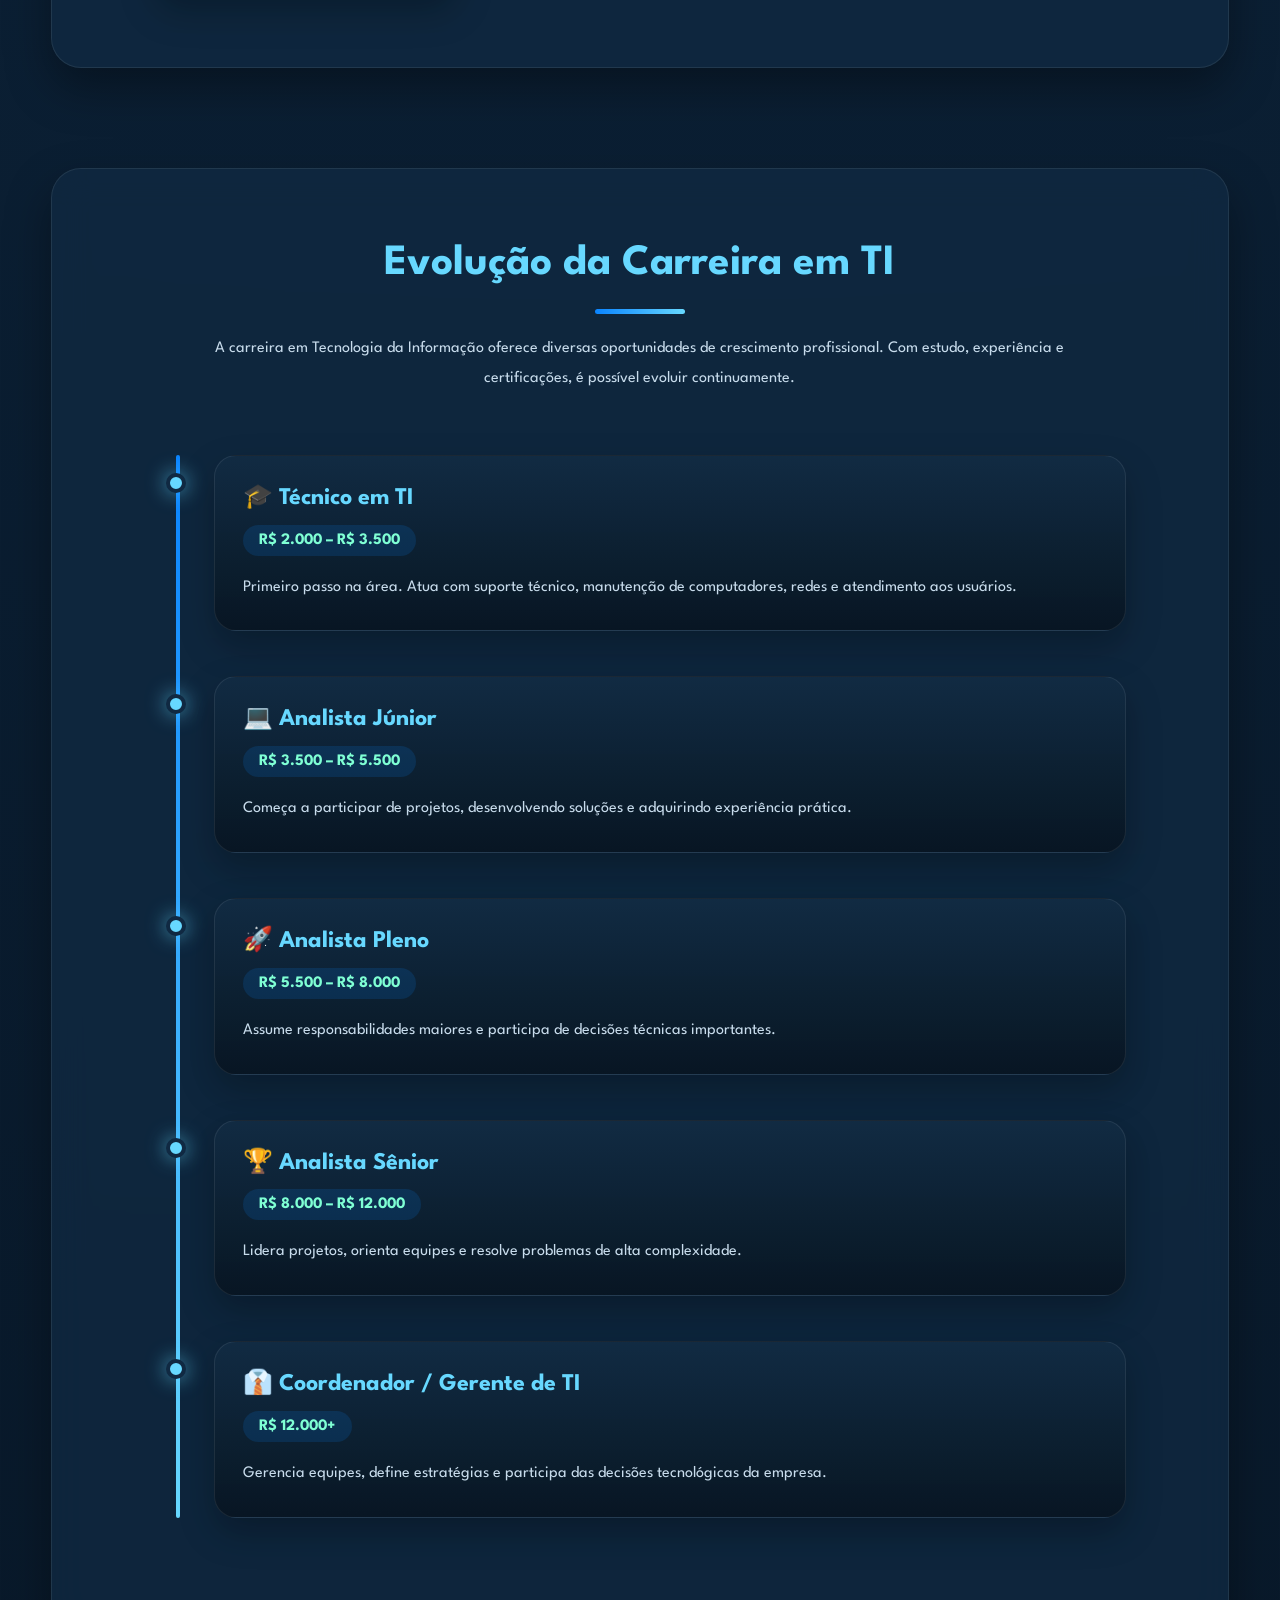
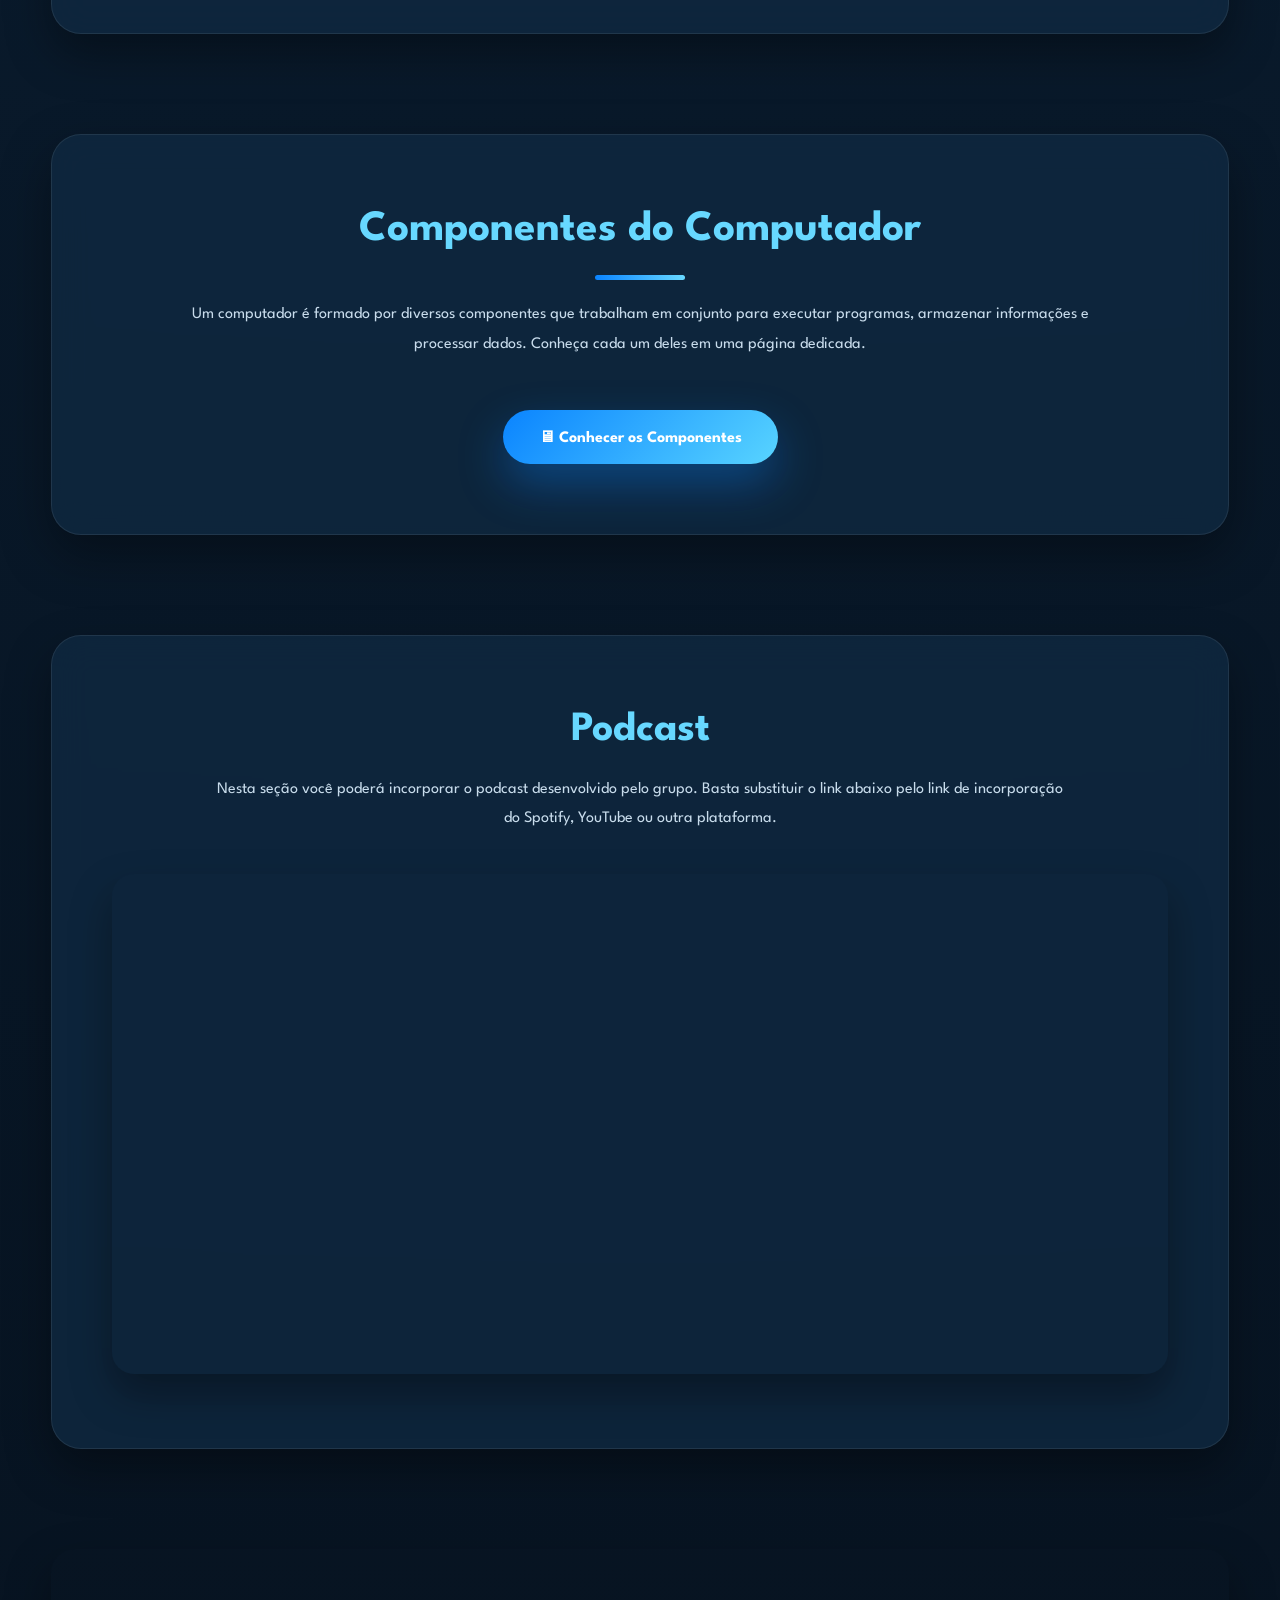
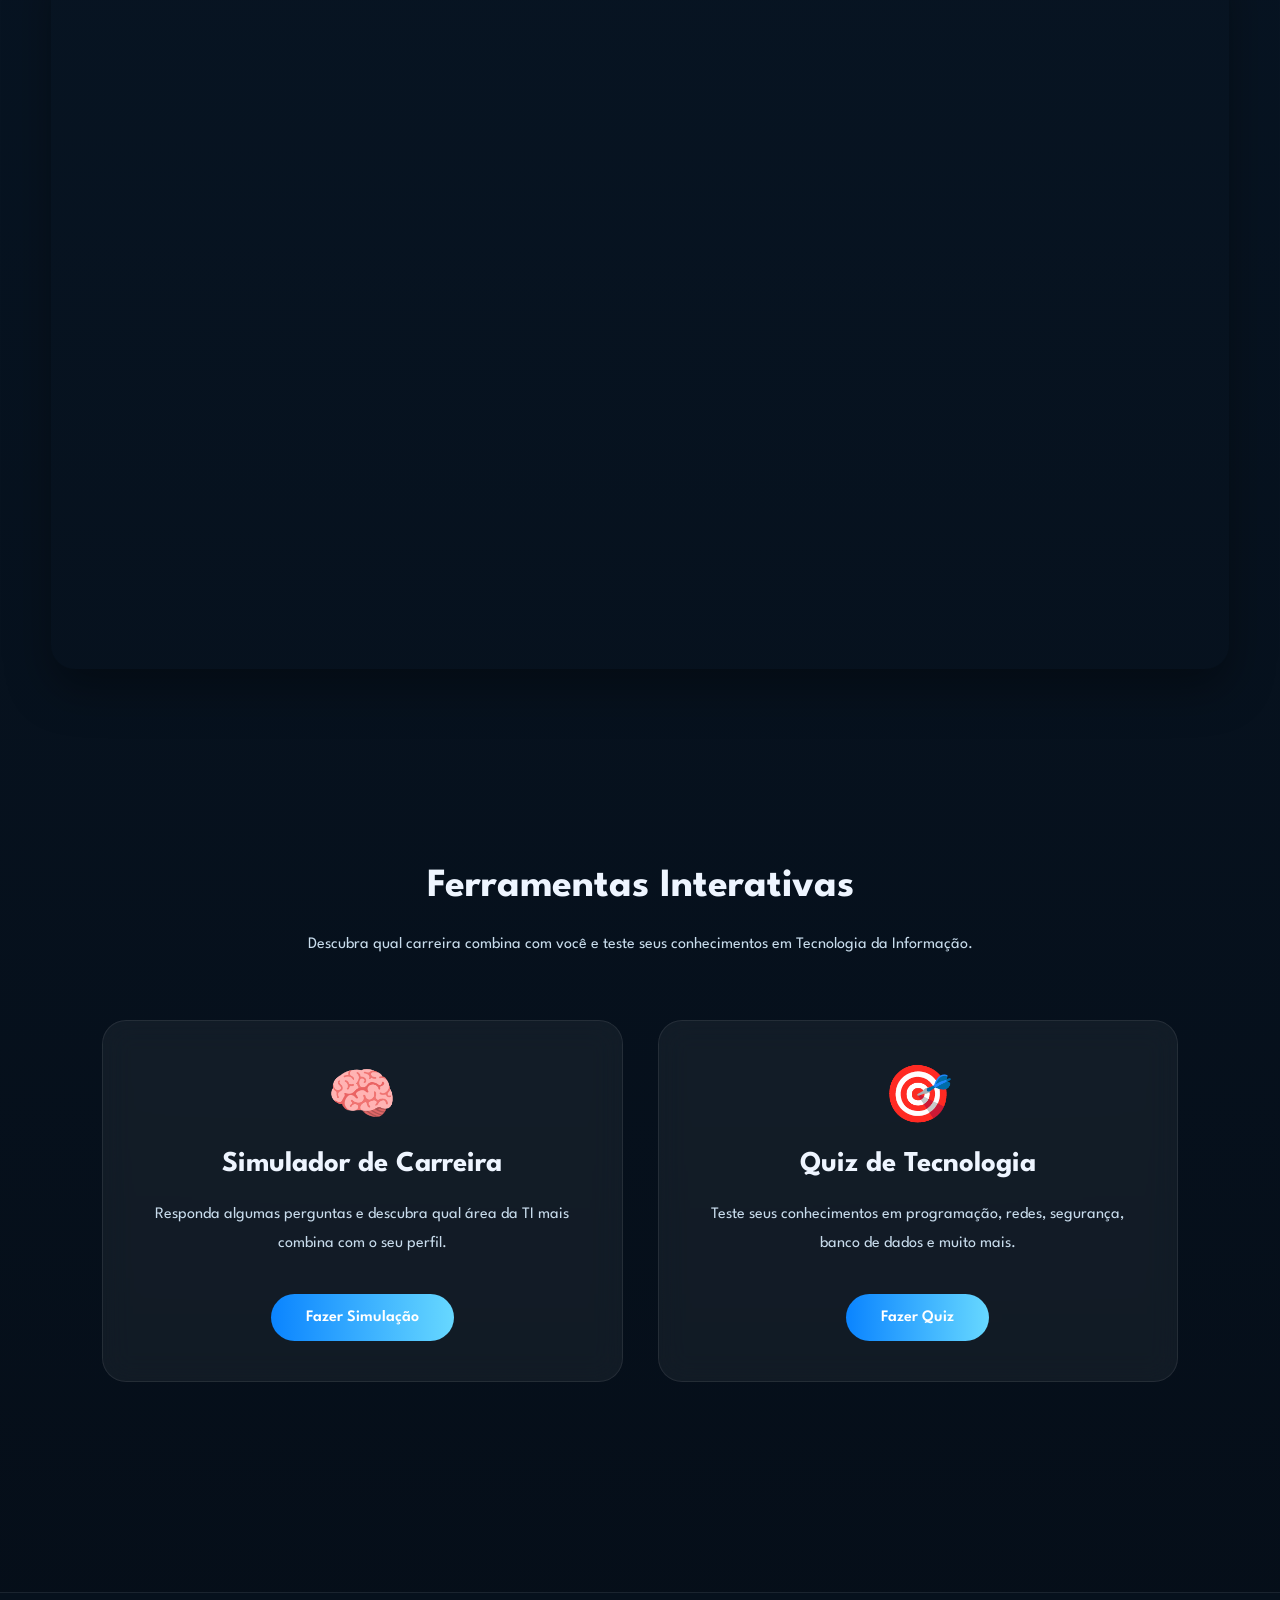
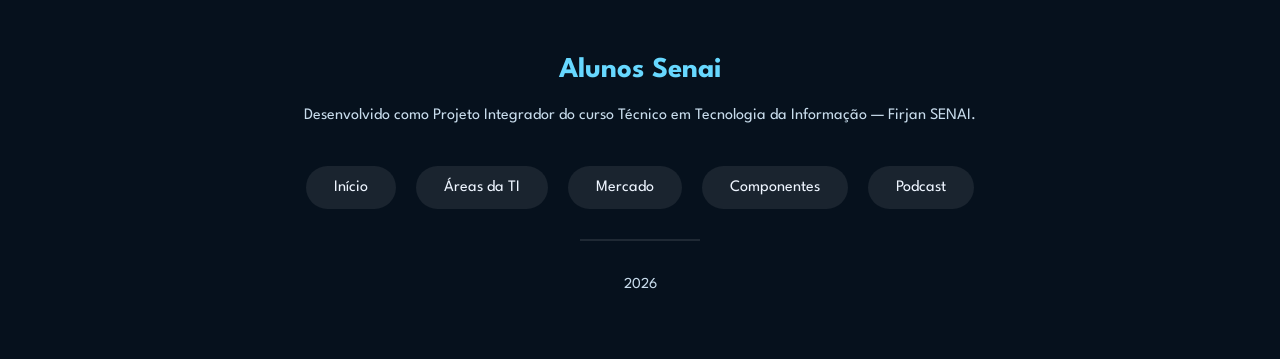
==== commit 705e2b05: "Update index.html" ====
--- a/index.html
+++ b/index.html
@@ -67,61 +67,29 @@
 <!-- ==========================
      MENU LATERAL
 ========================== -->
-
-<nav
-    id="menu"
-    class="menu">
-
-    <span
-        class="fechar-menu"
-        onclick="fecharMenu()">
-
-        ×
-
-    </span>
+<nav id="menu" class="menu">
+
+    <span class="fechar-menu" onclick="fecharMenu()">×</span>
 
     <h2>Navegação</h2>
 
+    <h3>Página atual</h3>
     <div class="menu-links">
-
-        <a href="#inicio">
-
-            🏠 Início
-
-        </a>
-
-        <a href="#areas">
-
-            💻 Áreas da TI
-
-        </a>
-
-        <a href="#mercado">
-
-            📈 Mercado
-
-        </a>
-
-        <a href="componentes.html">
-
-            🖥 Componentes
-
-        </a>
-        <a href="#numeros">
-            📊 TI em Números
-        </a>
-        <a href="#podcast">
-
-            🎙 Podcast
-
-        </a>
-
-        <a href="#apresentacao">
-
-            📊 Apresentação
-
-        </a>
-        
+        <a href="#inicio">🏠 Início</a>
+        <a href="#fundamentos">📘 Fundamentos da TI</a>
+        <a href="#areas">💻 Áreas da TI</a>
+        <a href="#mercado">📈 Mercado</a>
+        <a href="#numeros">📊 TI em Números</a>
+        <a href="#carreira">🚀 Carreira</a>
+        <a href="#podcast">🎙 Podcast</a>
+        <a href="#apresentacao">🖼 Apresentação</a>
+    </div>
+
+    <h3>Outras páginas</h3>
+    <div class="menu-links">
+        <a href="componentes.html">🖥 Componentes</a>
+        <a href="quiz.html">🎯 Quiz</a>
+        <a href="simulador.html">🧠 Simulador</a>
     </div>
 
 </nav>
@@ -184,6 +152,78 @@
             </a>
 
         </div>
+
+    </div>
+
+</section>
+<!-- ==========================
+    Fundamentos da TI
+=========================== -->
+<section class="secao fade" id="fundamentos">
+
+    <h2>Fundamentos da TI</h2>
+
+    <p class="texto-centro">
+        Nesta seção estão os conceitos básicos que aparecem no quiz e ajudam a entender melhor o funcionamento da Tecnologia da Informação.
+    </p>
+
+    <div class="fundamentos-grid">
+
+        <article class="fundamento-card">
+            <h3>Sistema Operacional</h3>
+            <p>
+                É o software que gerencia os recursos do computador e faz a ponte entre o usuário, os programas e o hardware. Exemplos: Windows e Linux.
+            </p>
+        </article>
+
+        <article class="fundamento-card">
+            <h3>CPU / Processador</h3>
+            <p>
+                É a unidade que executa instruções e processa dados. Ela é considerada o centro de processamento do computador.
+            </p>
+        </article>
+
+        <article class="fundamento-card">
+            <h3>HTML</h3>
+            <p>
+                É a linguagem usada para criar a estrutura de uma página web, organizando títulos, textos, imagens, listas e links.
+            </p>
+        </article>
+
+        <article class="fundamento-card">
+            <h3>CSS</h3>
+            <p>
+                É a linguagem responsável pela aparência da página, controlando cores, fontes, espaçamento, tamanhos e layout.
+            </p>
+        </article>
+
+        <article class="fundamento-card">
+            <h3>Switch</h3>
+            <p>
+                É um equipamento de rede que conecta dispositivos em uma rede local e ajuda na comunicação entre eles.
+            </p>
+        </article>
+
+        <article class="fundamento-card">
+            <h3>Banco de Dados</h3>
+            <p>
+                É um sistema usado para armazenar, organizar e consultar informações de forma estruturada.
+            </p>
+        </article>
+
+        <article class="fundamento-card">
+            <h3>Cibersegurança</h3>
+            <p>
+                É a área que protege sistemas, redes e dados contra ataques, invasões e vazamentos de informações.
+            </p>
+        </article>
+
+        <article class="fundamento-card">
+            <h3>Suporte Técnico</h3>
+            <p>
+                Envolve manutenção, instalação, configuração e auxílio aos usuários para resolver problemas em computadores e sistemas.
+            </p>
+        </article>
 
     </div>
 
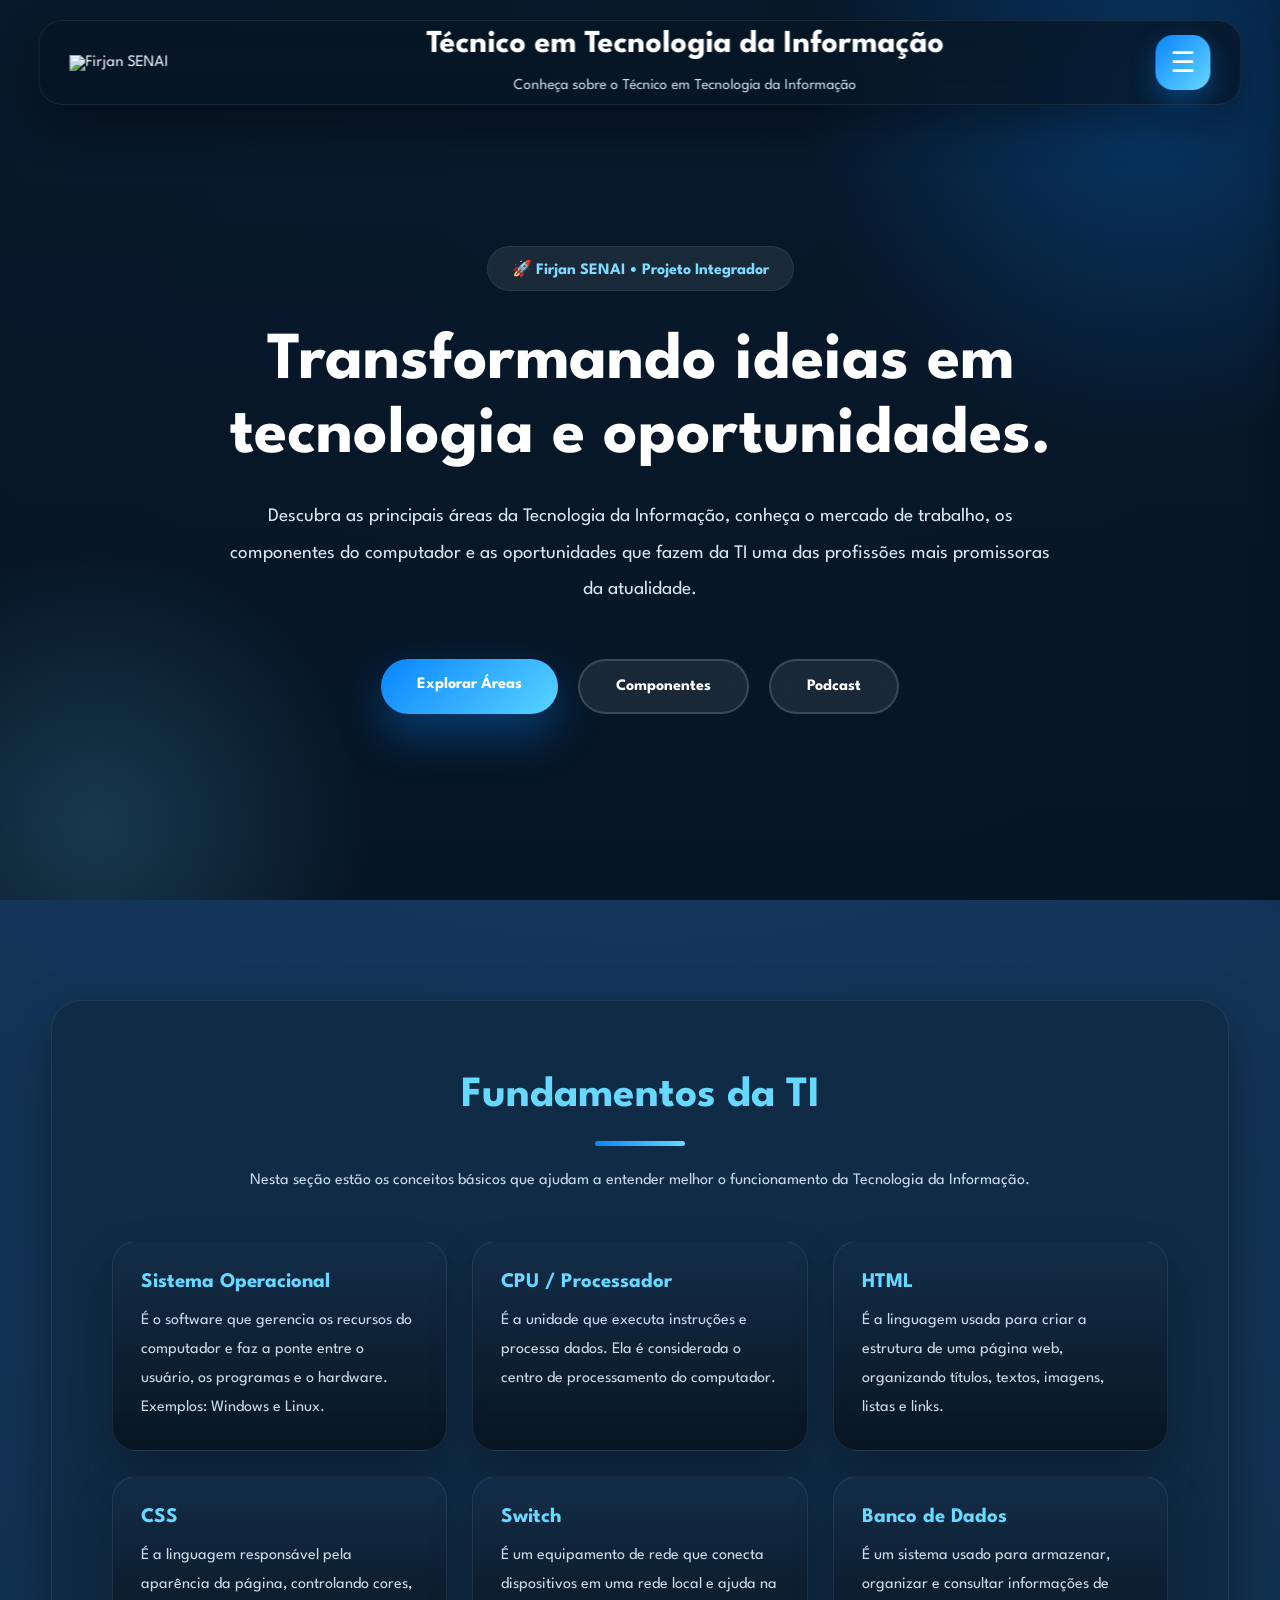
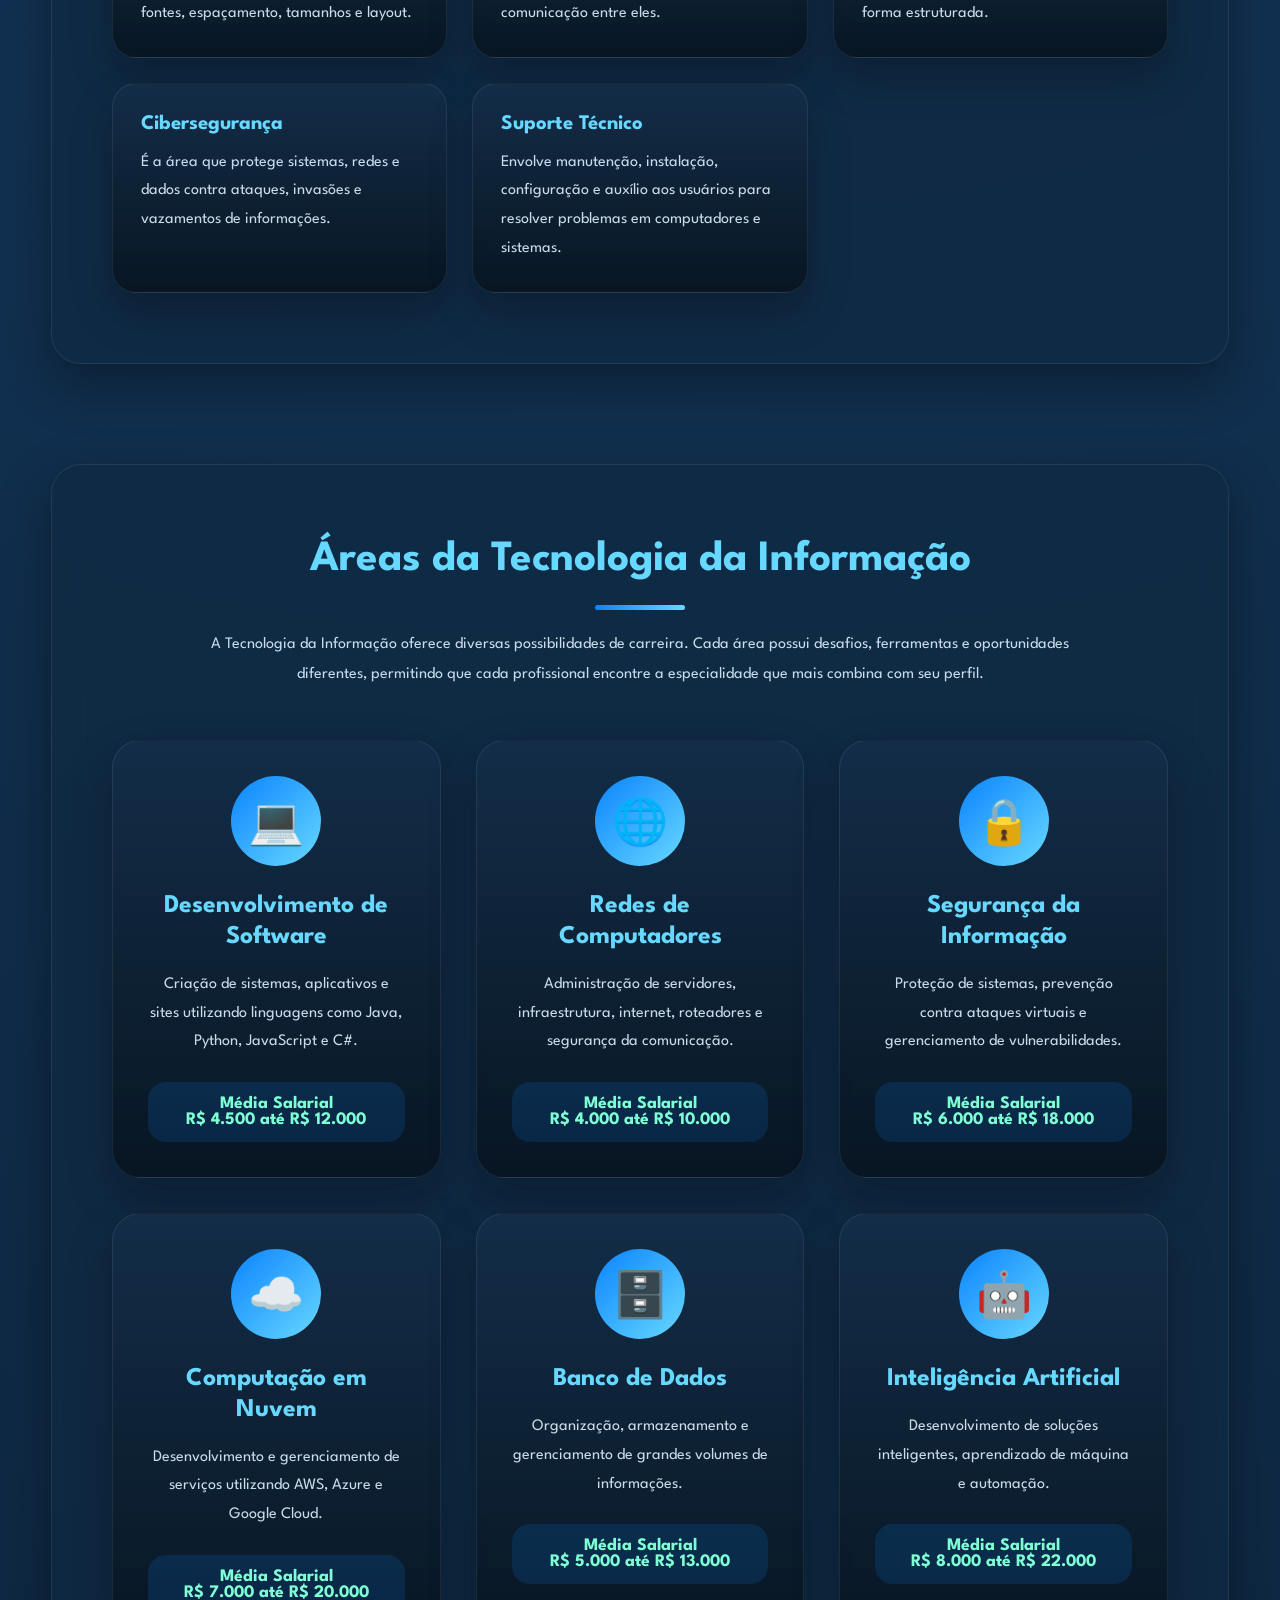
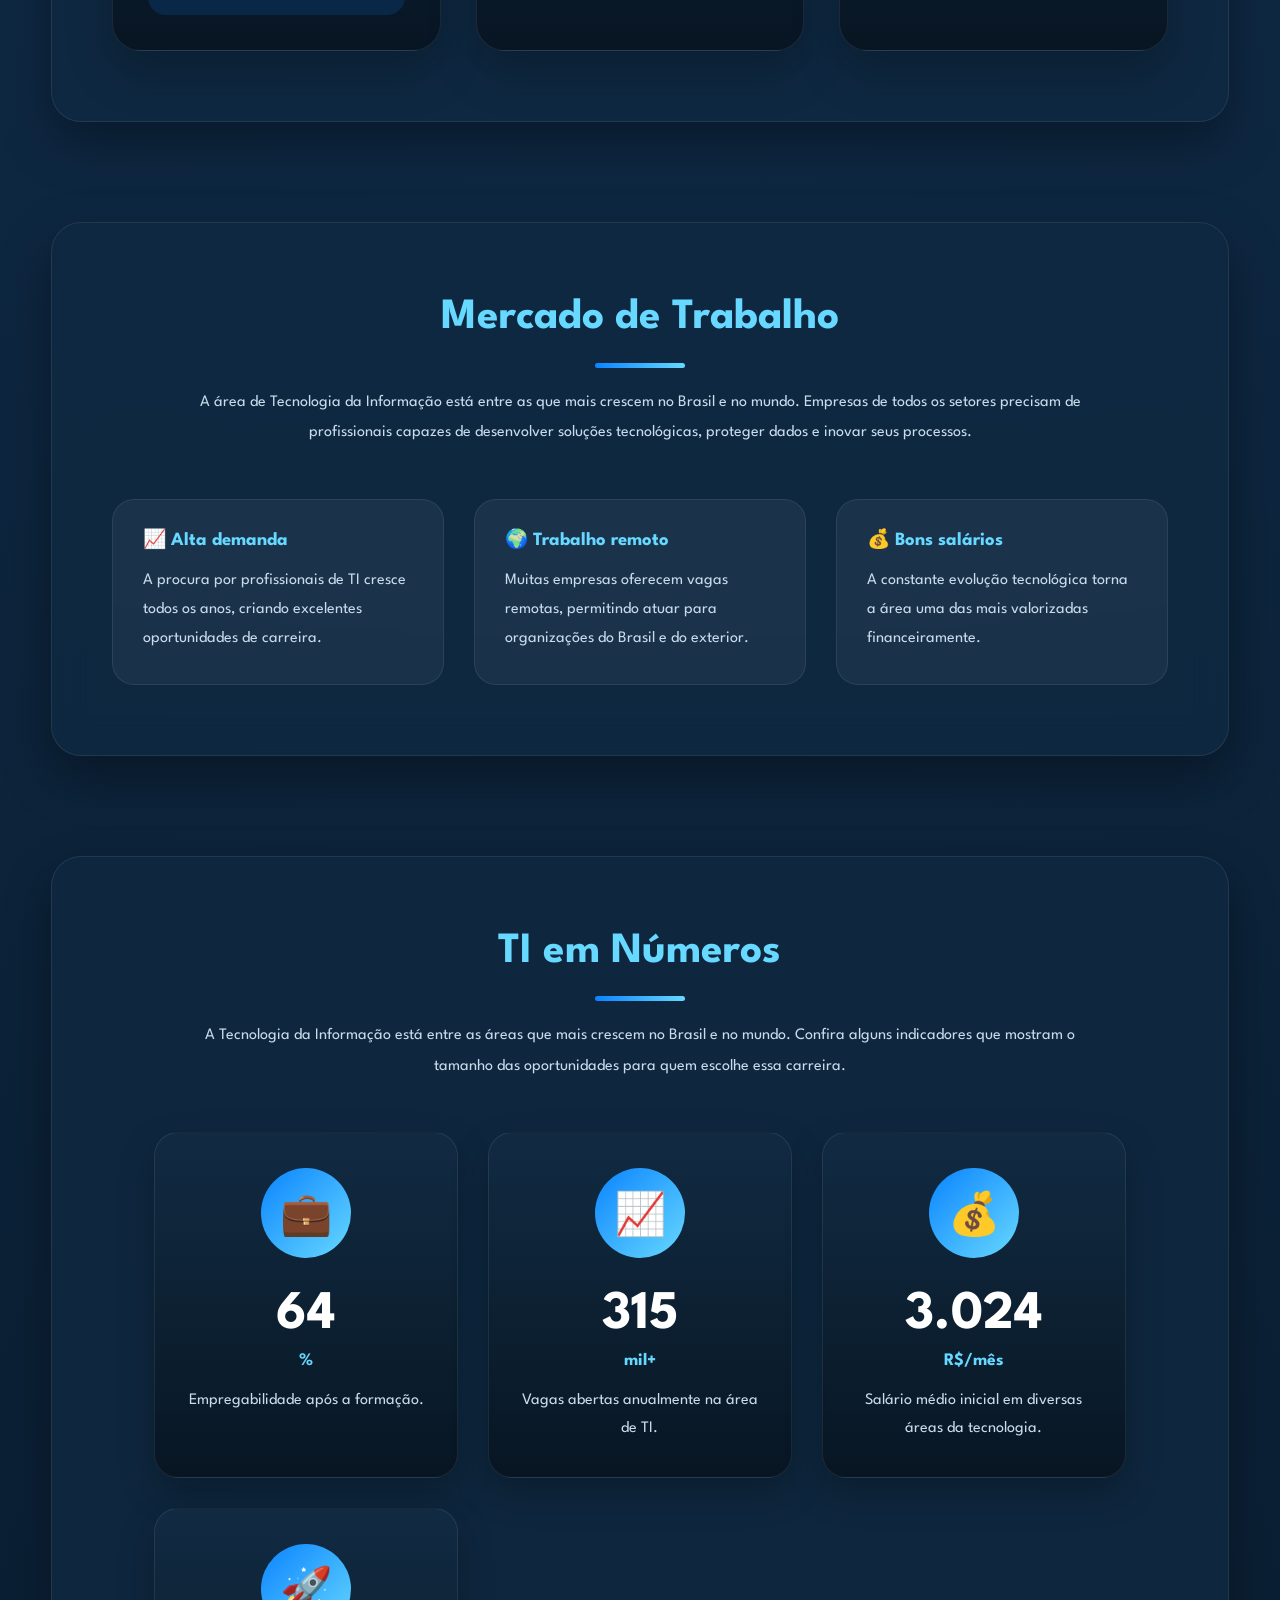
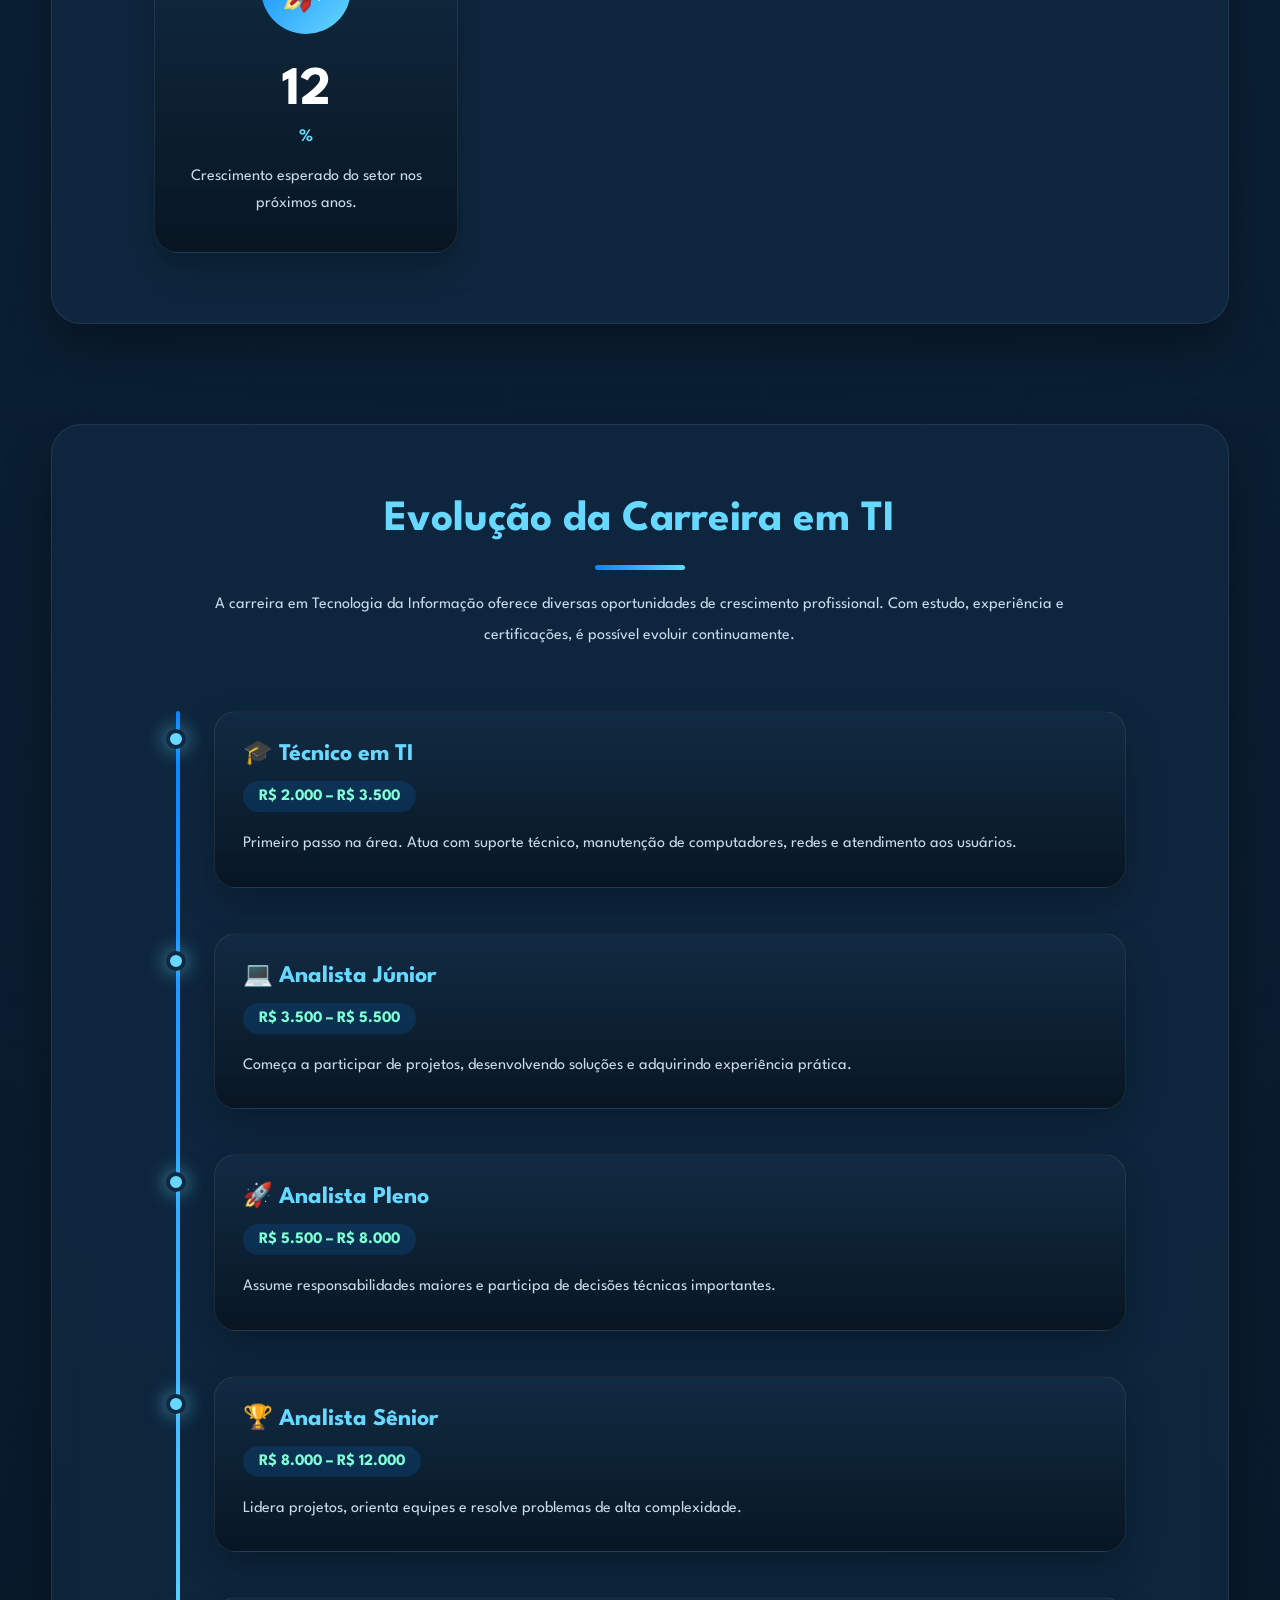
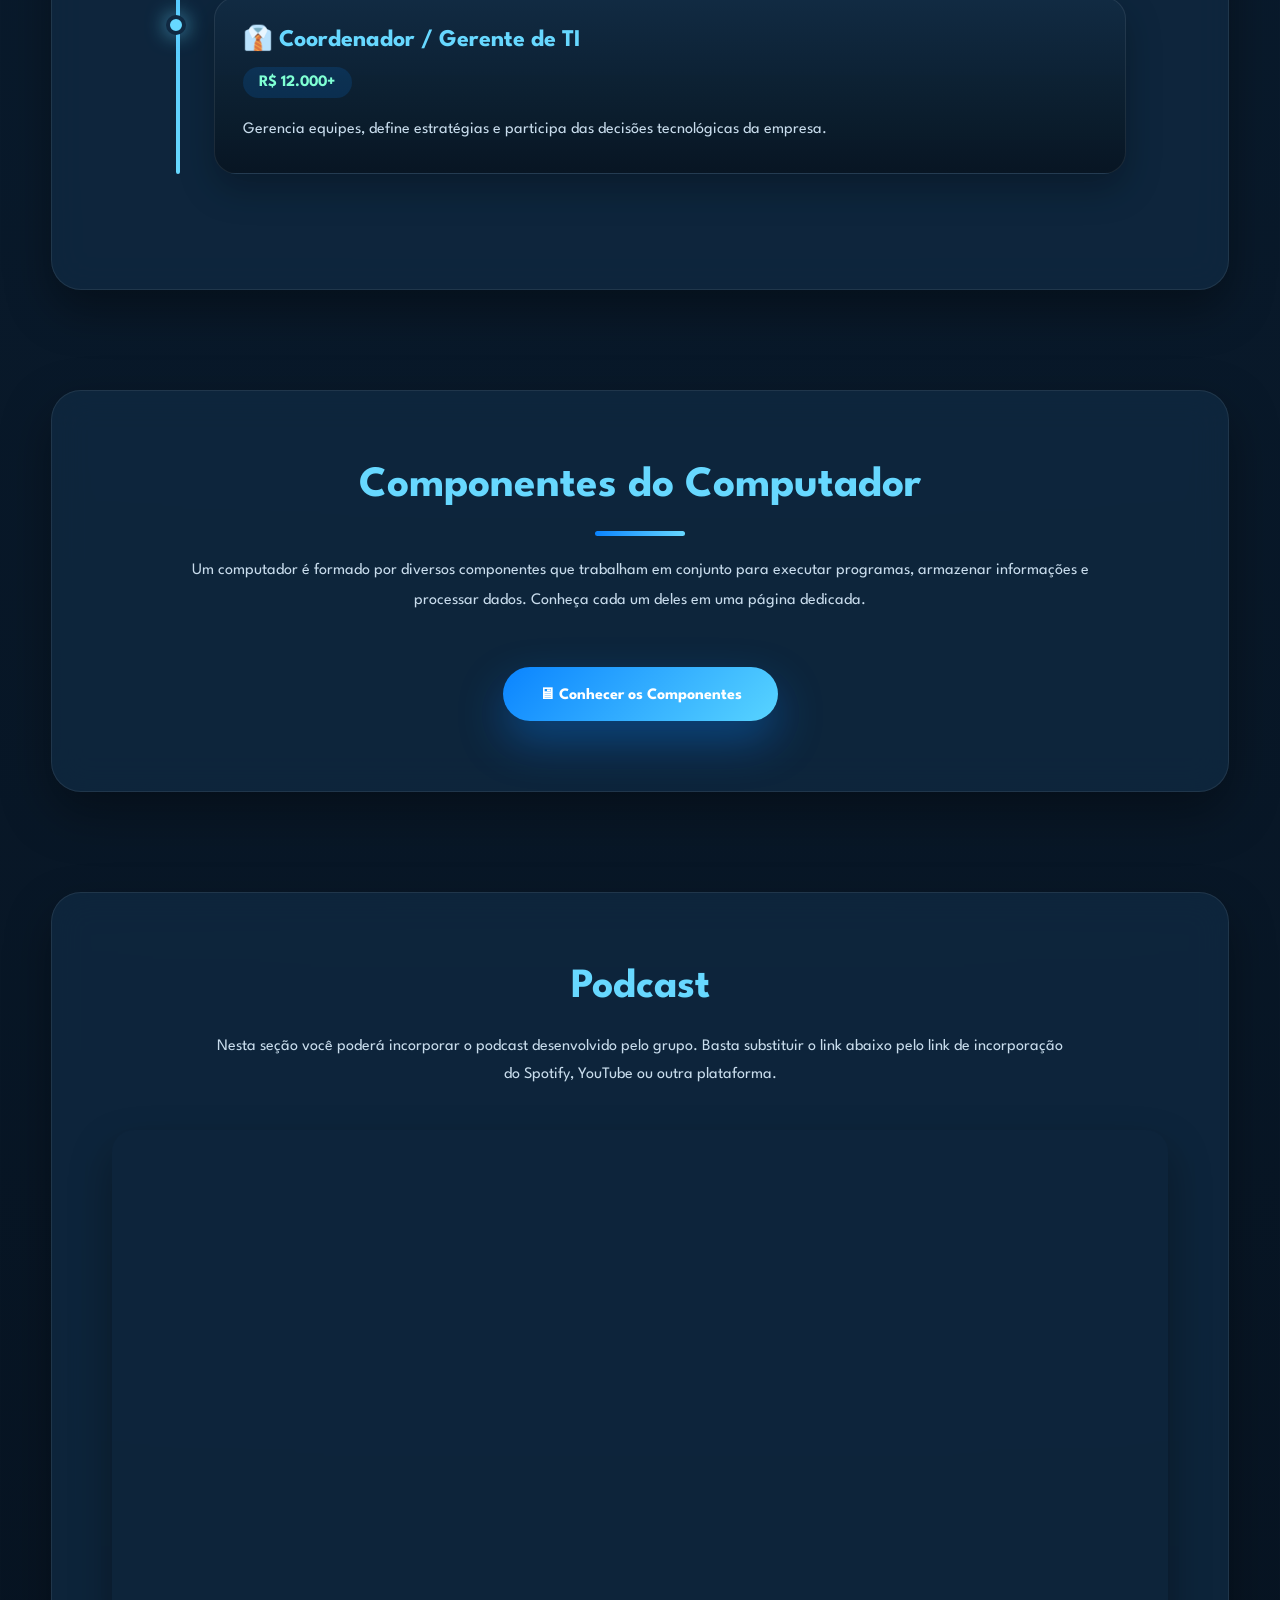
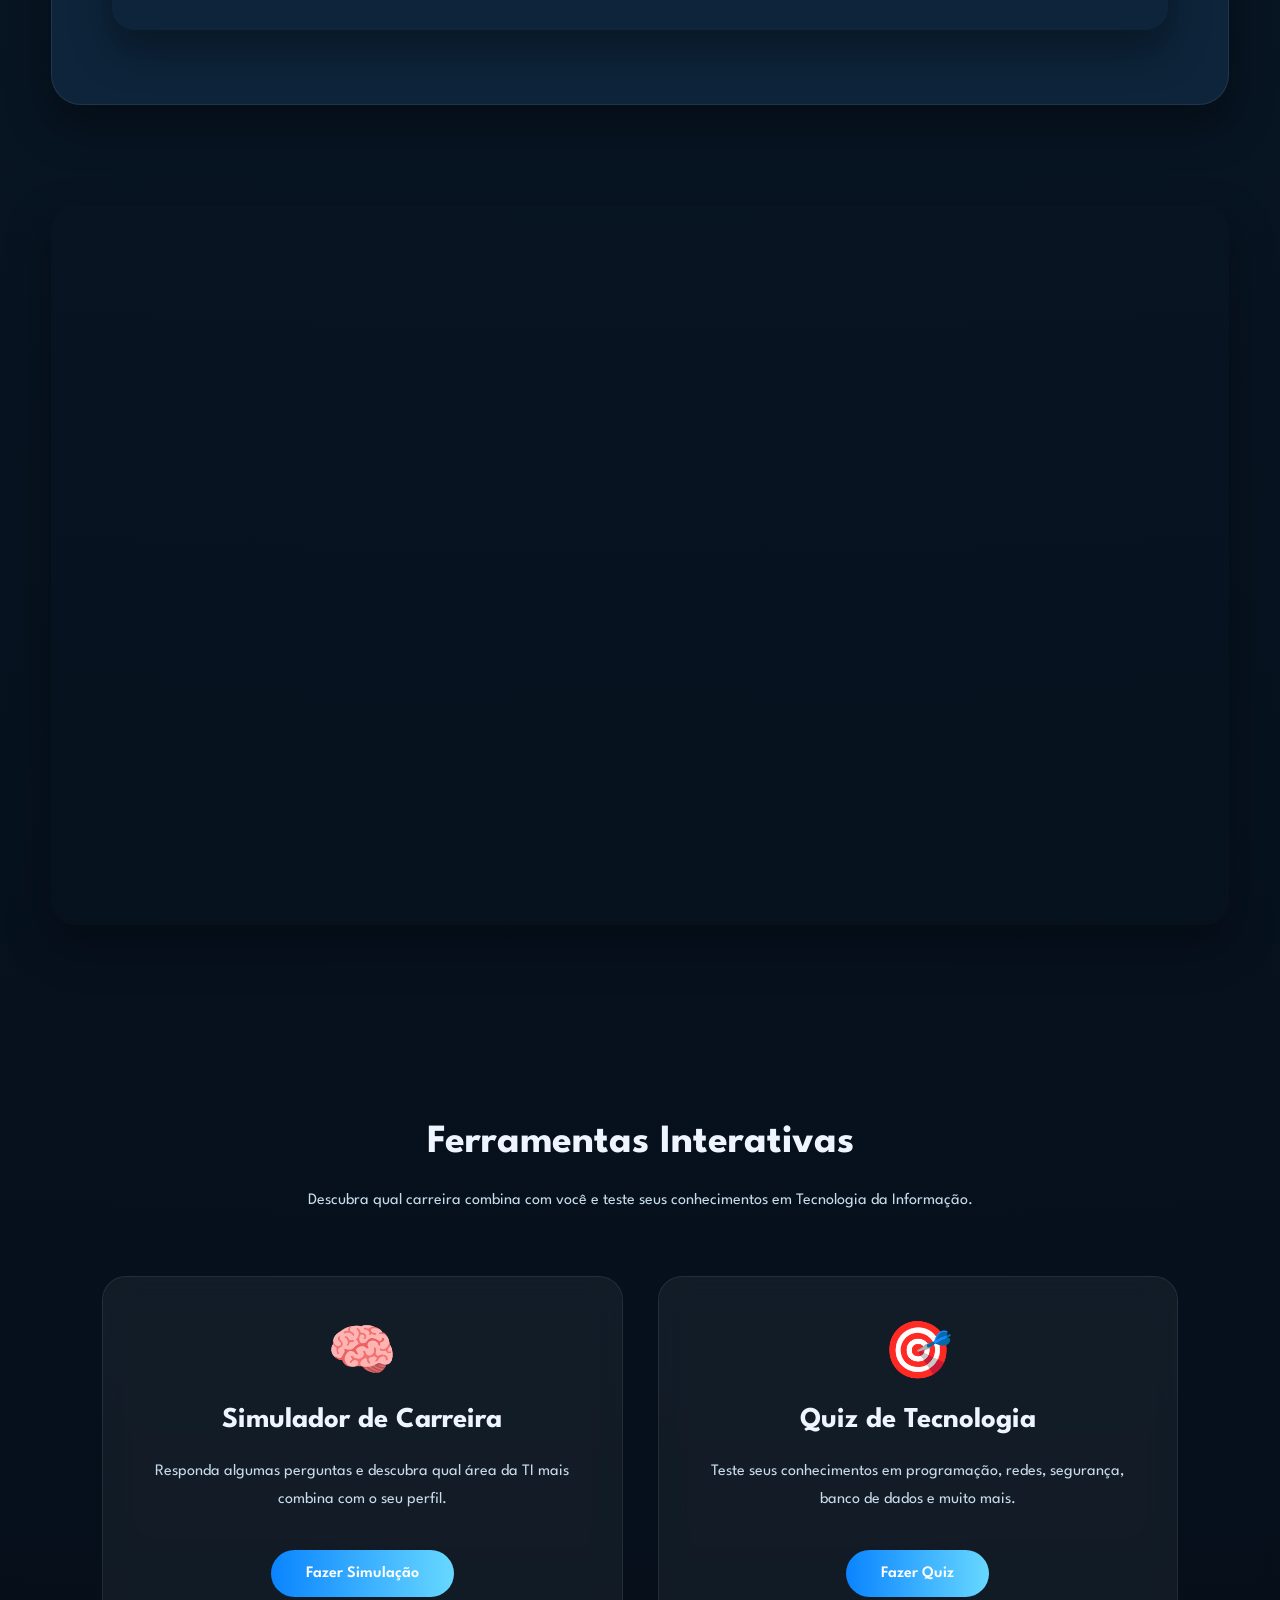
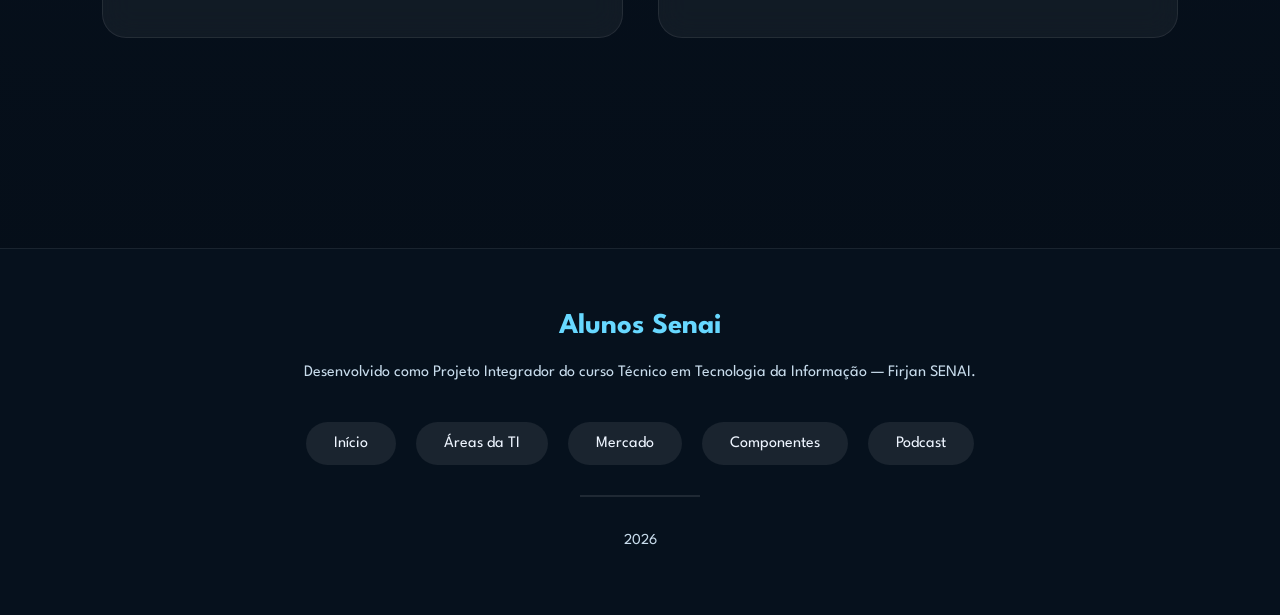
==== commit 3438681a: "Update index.html" ====
--- a/index.html
+++ b/index.html
@@ -49,7 +49,7 @@
         <h1>Técnico em Tecnologia da Informação</h1>
 
         <p>
-            Curso Técnico em Tecnologia da Informação
+            Conheça sobre o Técnico em Tecnologia da Informação
         </p>
 
     </div>
@@ -164,7 +164,7 @@
     <h2>Fundamentos da TI</h2>
 
     <p class="texto-centro">
-        Nesta seção estão os conceitos básicos que aparecem no quiz e ajudam a entender melhor o funcionamento da Tecnologia da Informação.
+        Nesta seção estão os conceitos básicos que ajudam a entender melhor o funcionamento da Tecnologia da Informação.
     </p>
 
     <div class="fundamentos-grid">
--- a/style.css
+++ b/style.css
@@ -2254,4 +2254,42 @@
     box-shadow:0 15px 35px rgba(10,132,255,.35);
 
 }
-
+.menu h3{
+    margin: 24px 0 12px;
+    color: var(--text2);
+    font-size: 1rem;
+    text-transform: uppercase;
+    letter-spacing: 1px;
+}
+
+.fundamentos-grid{
+    display: grid;
+    grid-template-columns: repeat(auto-fit, minmax(260px, 1fr));
+    gap: 25px;
+    margin-top: 45px;
+}
+
+.fundamento-card{
+    padding: 28px;
+    border-radius: 24px;
+    background: linear-gradient(180deg, rgba(20,46,73,.95), rgba(8,22,35,.98));
+    border: 1px solid rgba(255,255,255,.08);
+    box-shadow: 0 20px 40px rgba(0,0,0,.25);
+    transition: .35s;
+}
+
+.fundamento-card:hover{
+    transform: translateY(-8px);
+    box-shadow: 0 25px 55px rgba(10,132,255,.22);
+}
+
+.fundamento-card h3{
+    color: var(--secondary);
+    margin-bottom: 12px;
+    font-size: 1.3rem;
+}
+
+.fundamento-card p{
+    color: var(--text2);
+    line-height: 1.8;
+   }
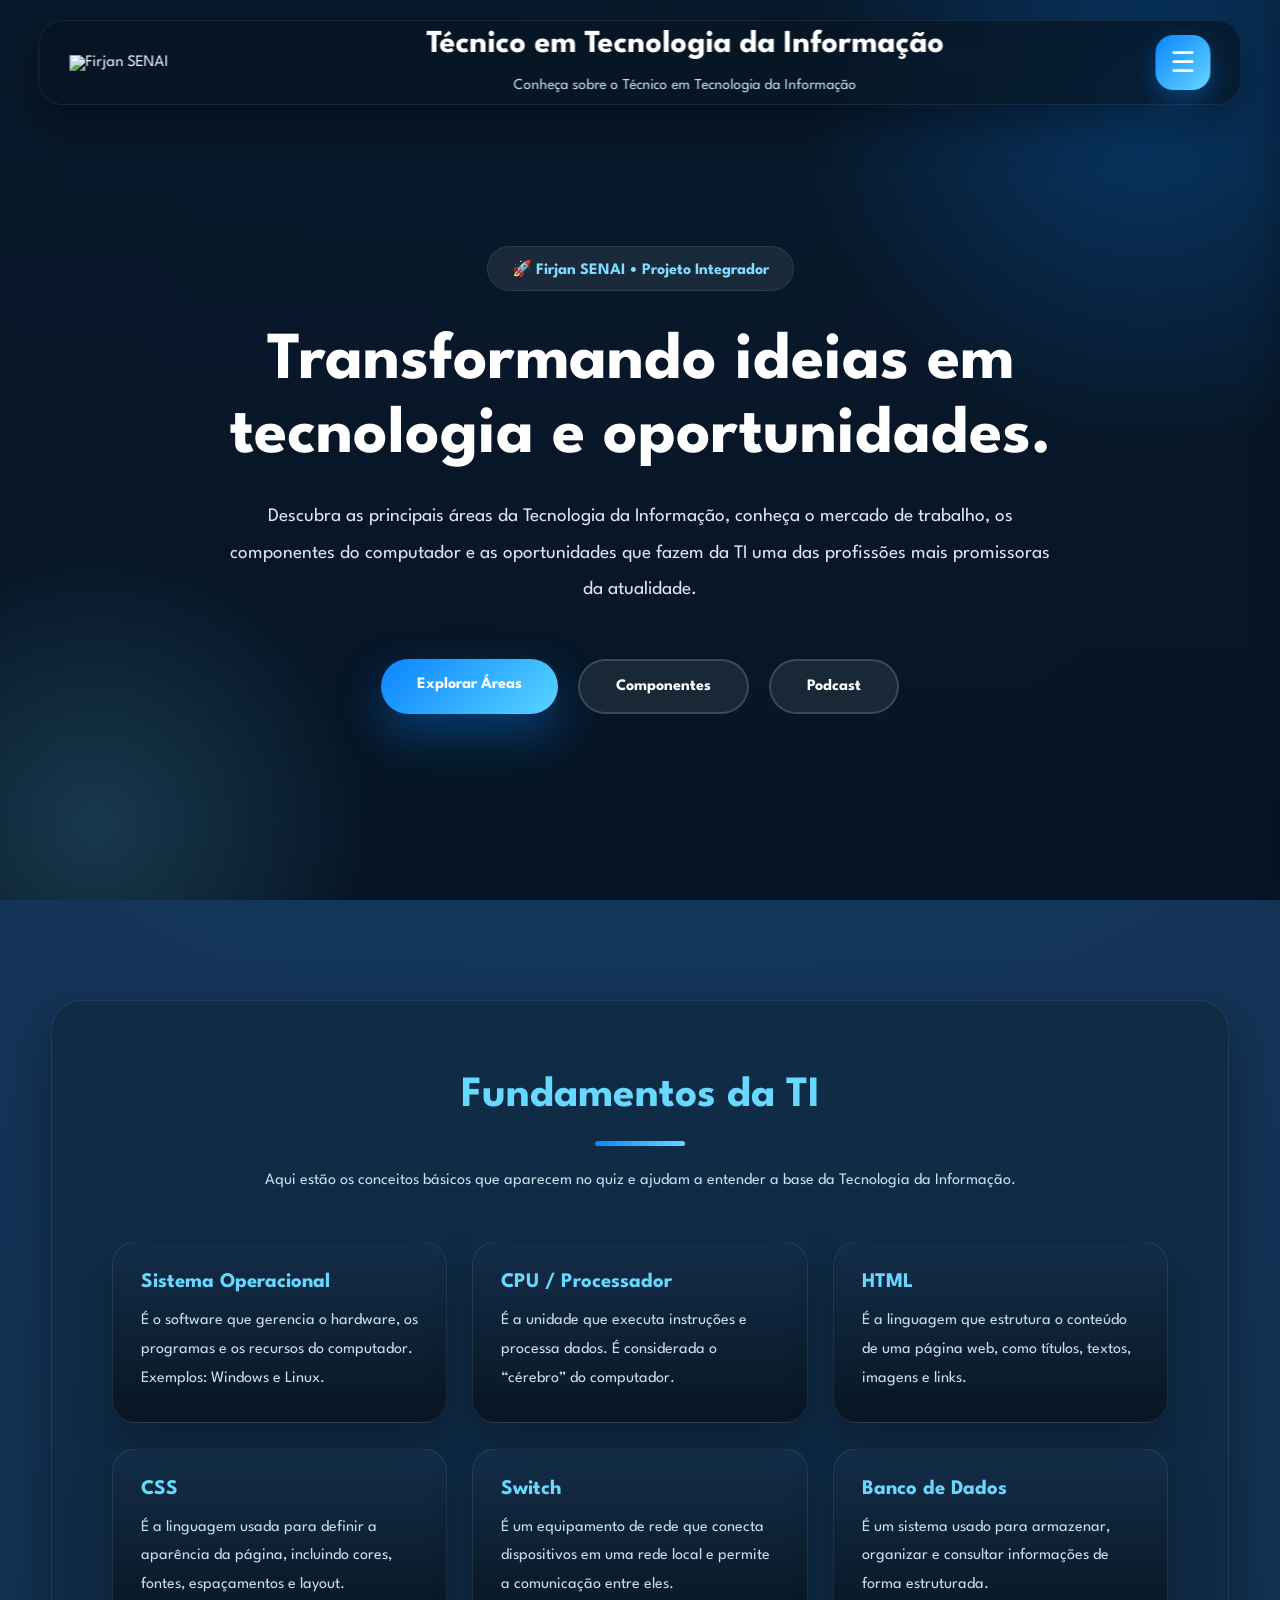
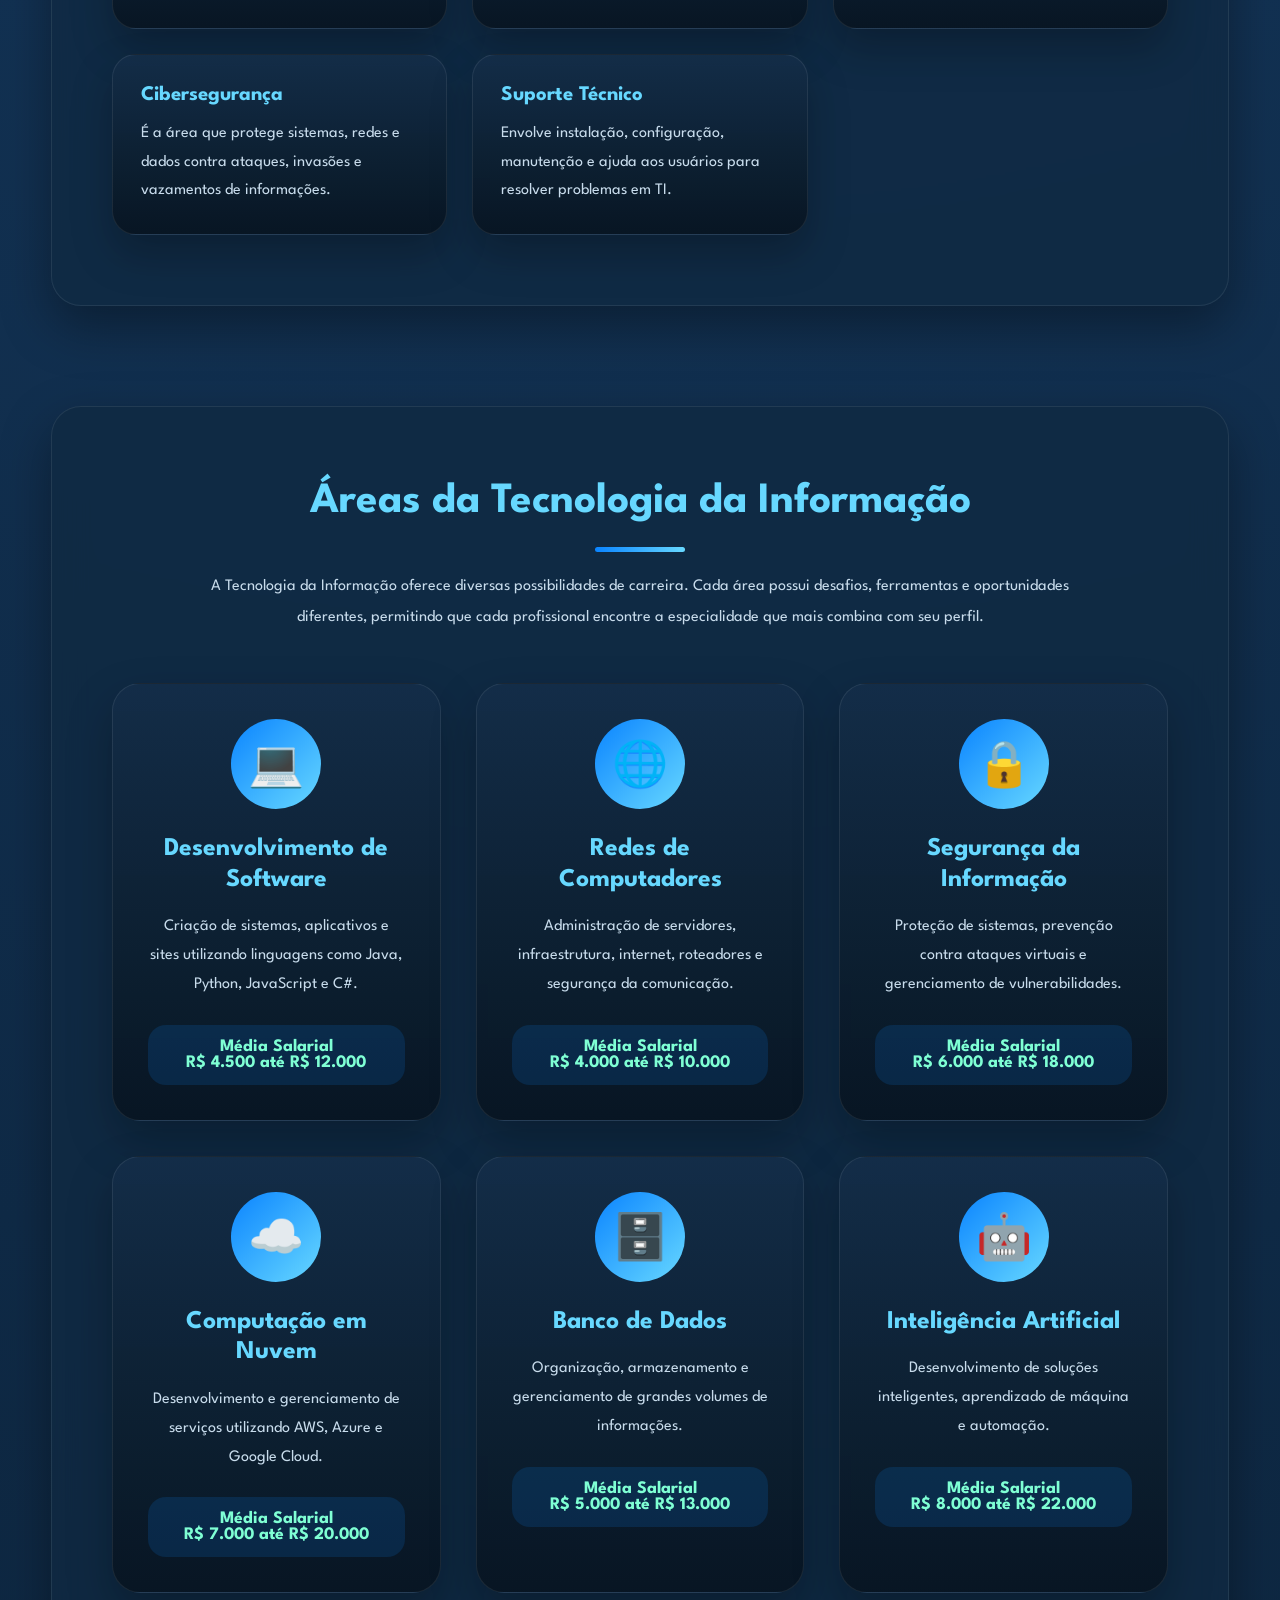
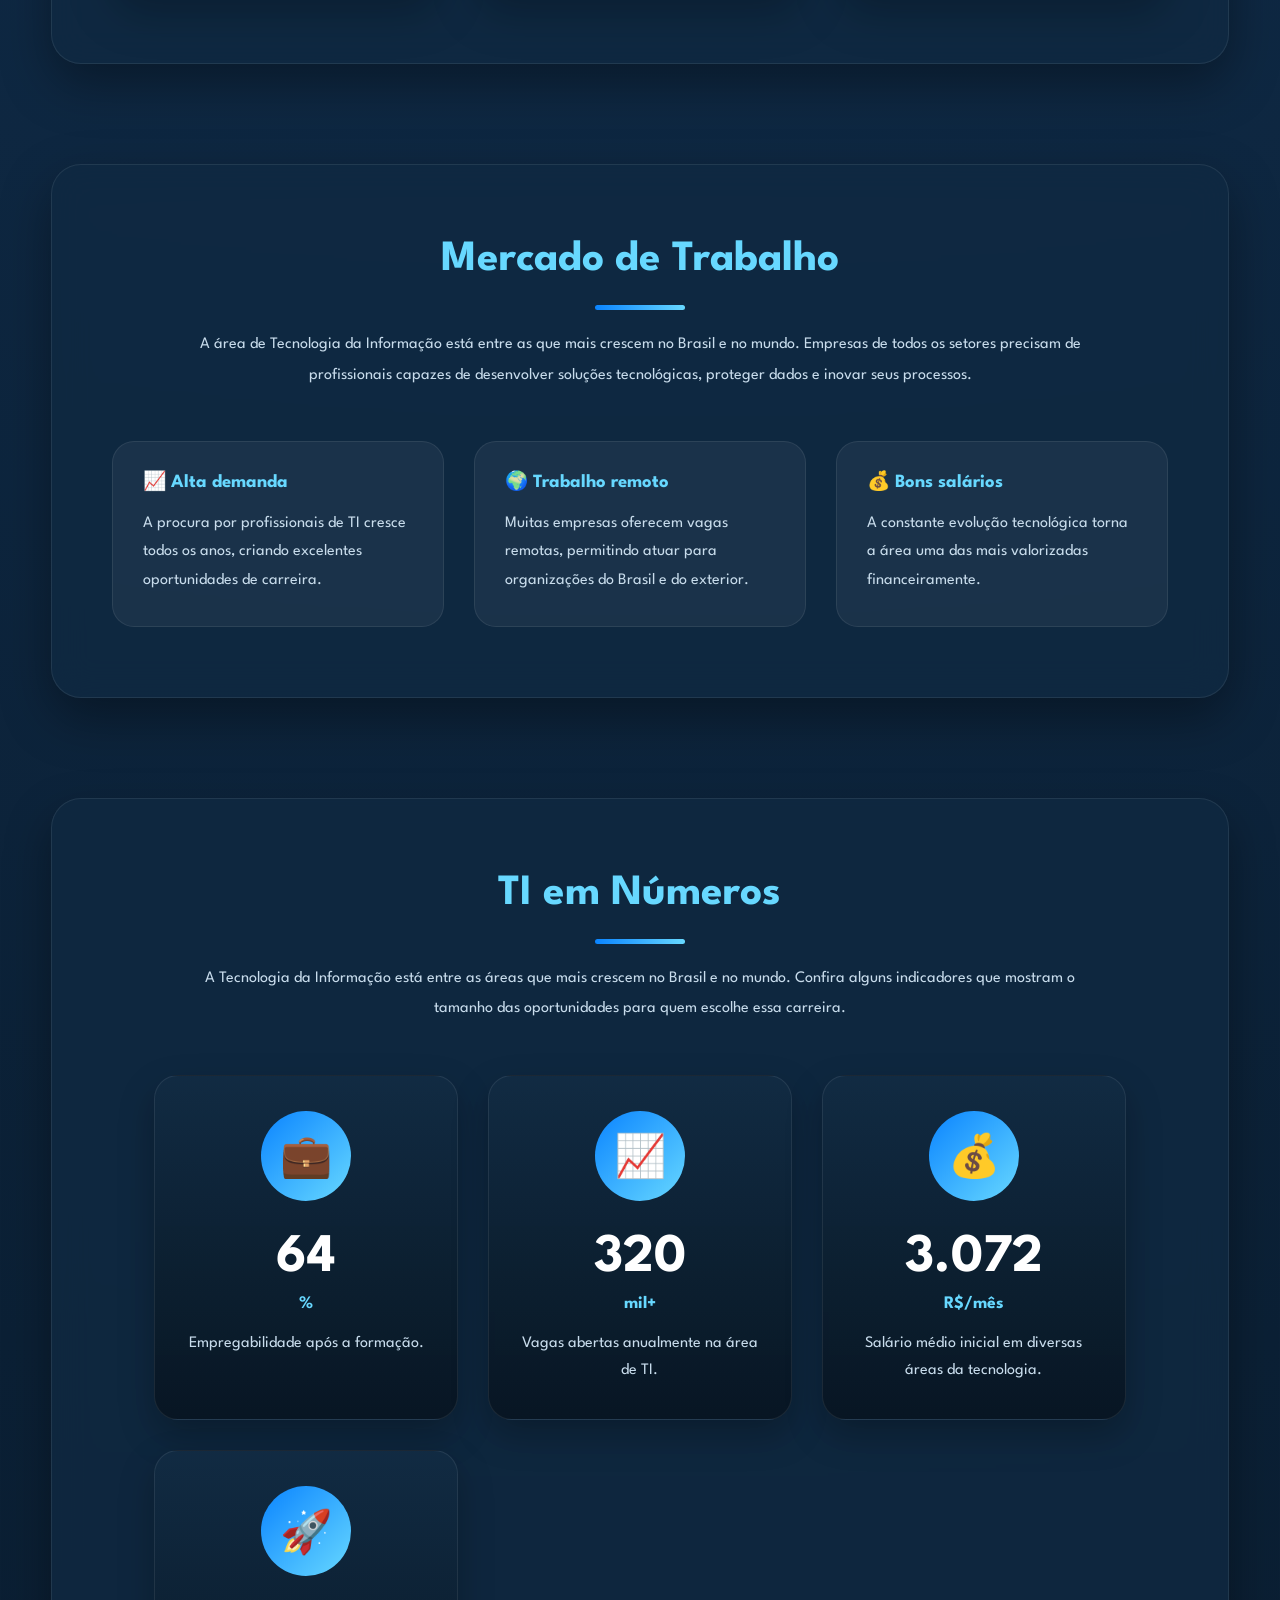
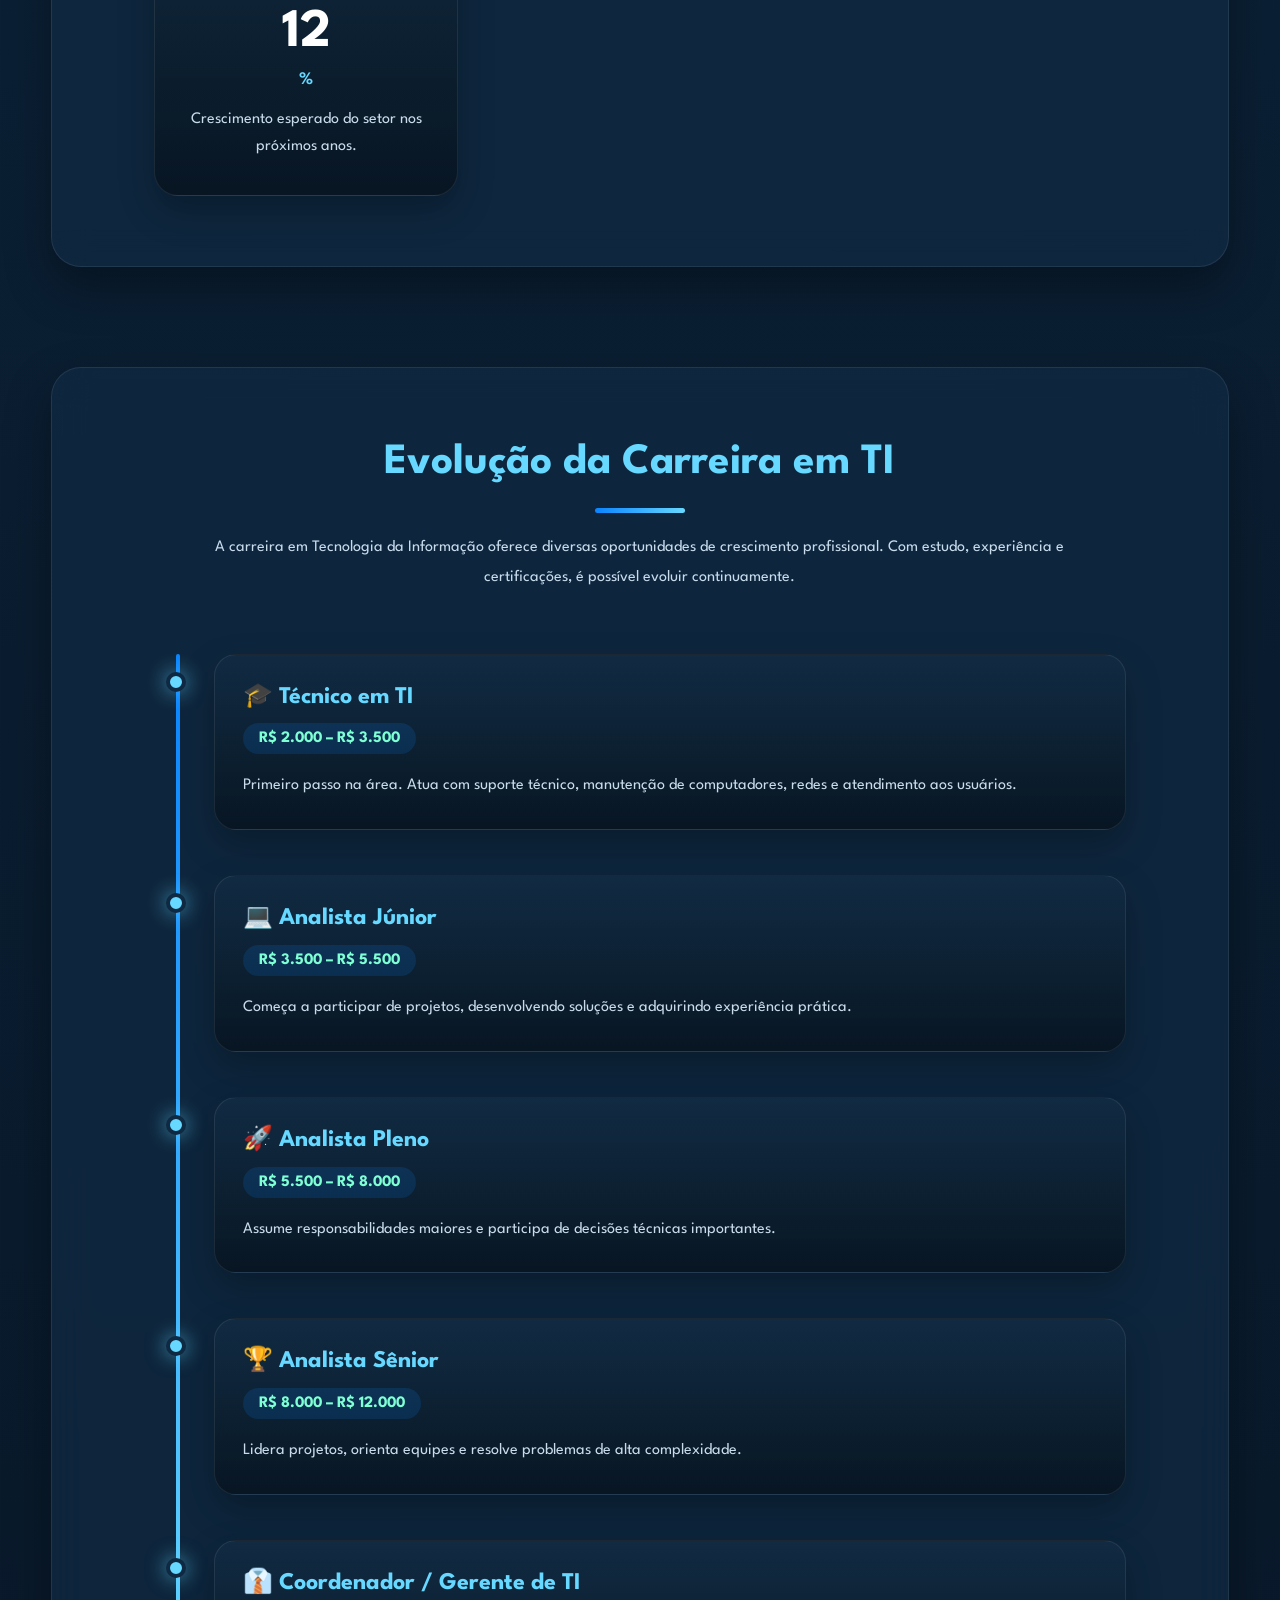
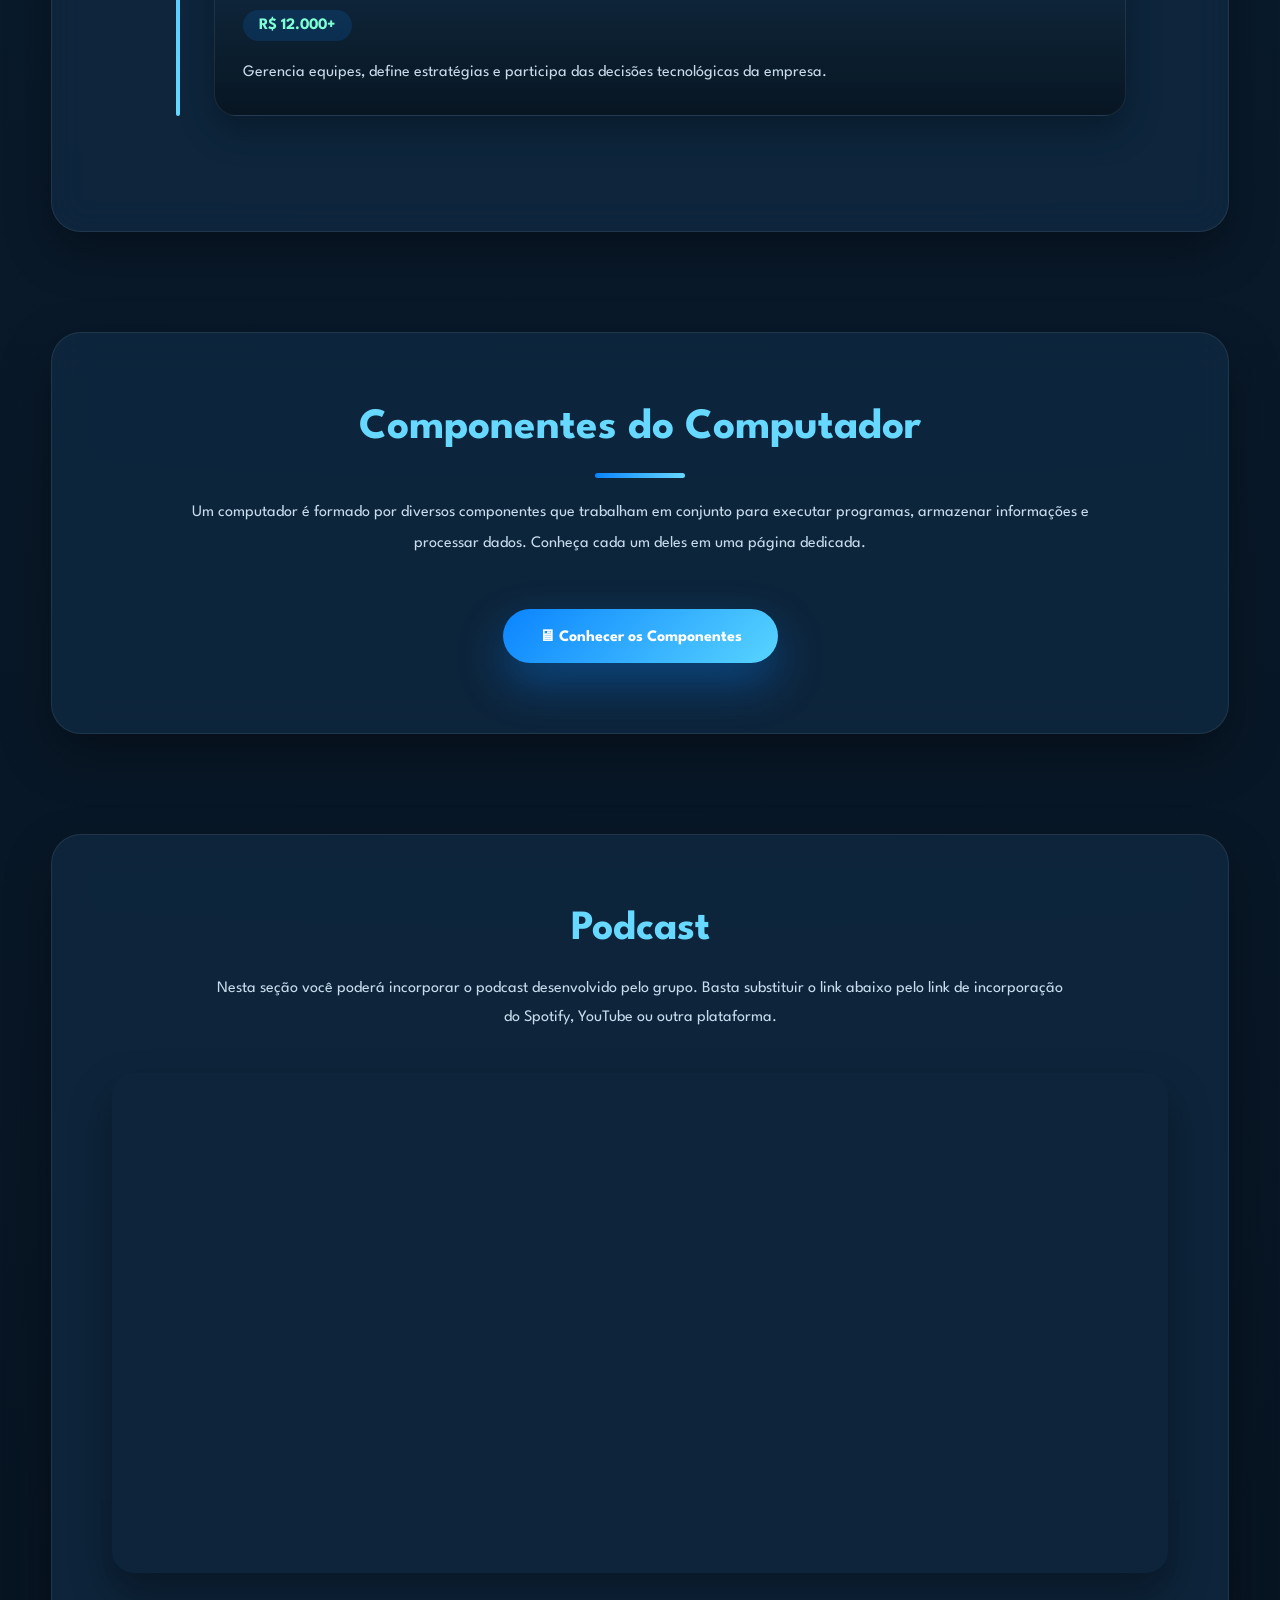
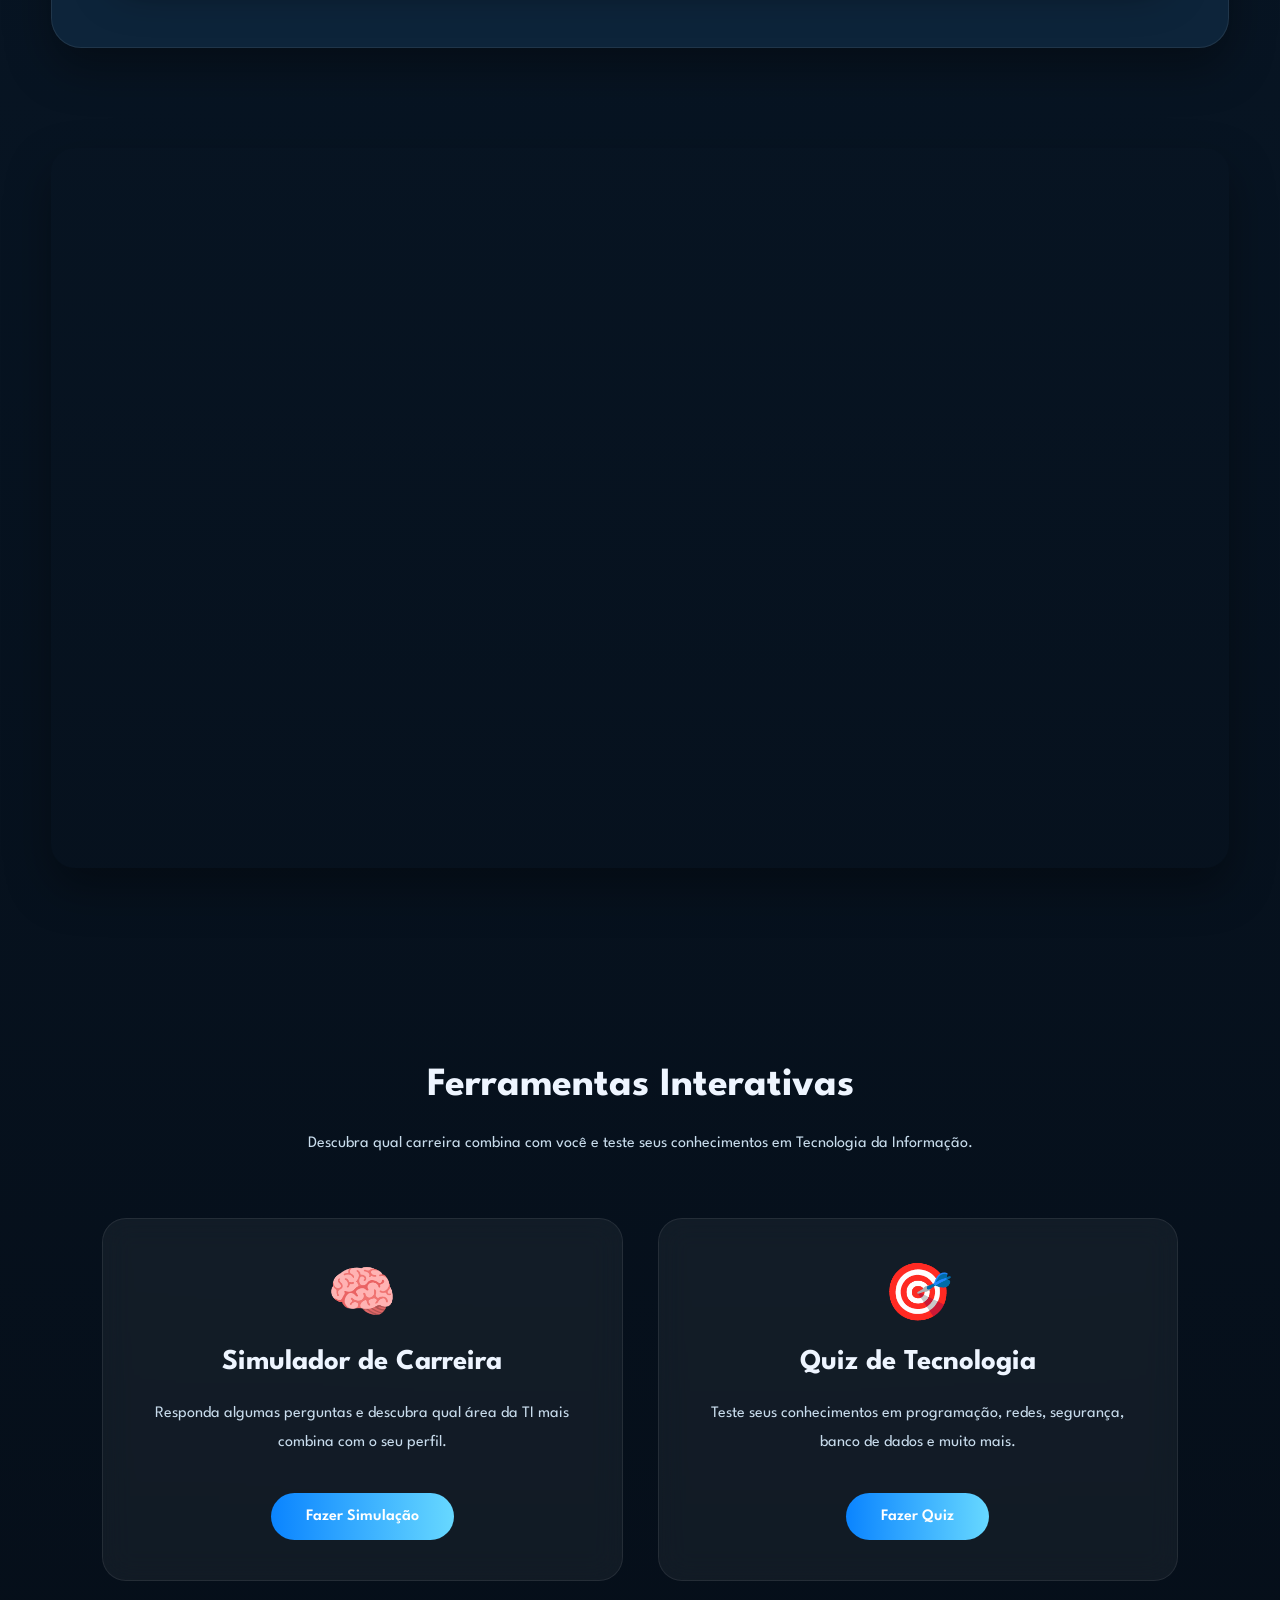
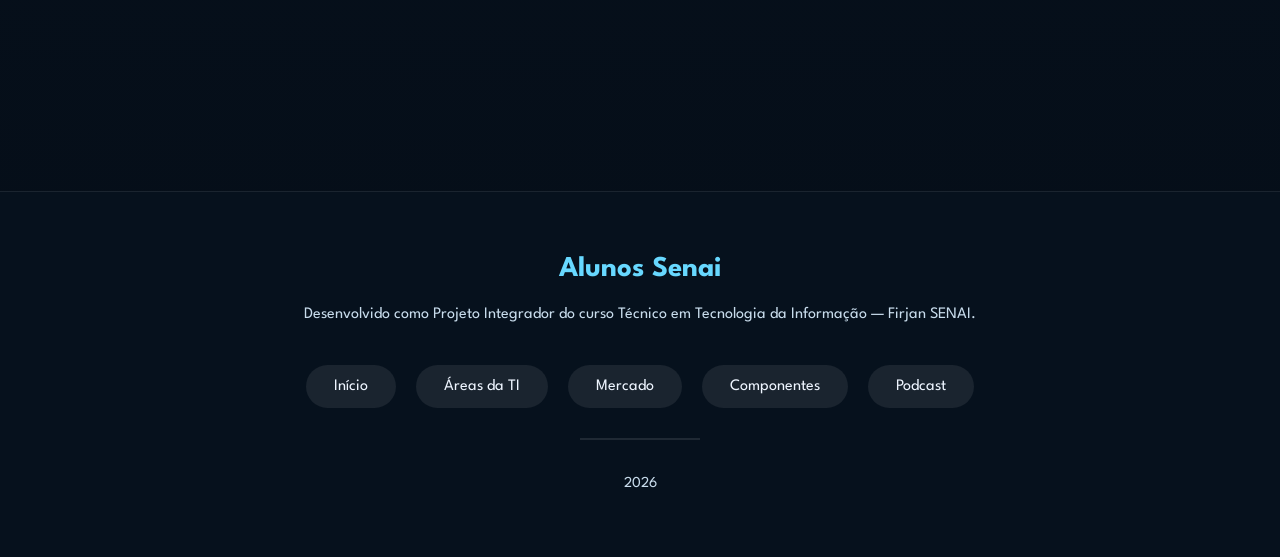
==== commit 4b707636: "Update index.html" ====
--- a/index.html
+++ b/index.html
@@ -68,7 +68,6 @@
      MENU LATERAL
 ========================== -->
 <nav id="menu" class="menu">
-
     <span class="fechar-menu" onclick="fecharMenu()">×</span>
 
     <h2>Navegação</h2>
@@ -87,11 +86,10 @@
 
     <h3>Outras páginas</h3>
     <div class="menu-links">
-        <a href="componentes.html">🖥 Componentes</a>
-        <a href="quiz.html">🎯 Quiz</a>
-        <a href="simulador.html">🧠 Simulador</a>
-    </div>
-
+        <a href="componentes.html">🖥 Componentes do Computador</a>
+        <a href="quiz.html">🎯 Quiz de TI</a>
+        <a href="simulador.html">🧠 Simulador de Carreira</a>
+    </div>
 </nav>
 
 <!-- ==========================
@@ -156,51 +154,51 @@
     </div>
 
 </section>
+
 <!-- ==========================
     Fundamentos da TI
 =========================== -->
 <section class="secao fade" id="fundamentos">
-
     <h2>Fundamentos da TI</h2>
 
     <p class="texto-centro">
-        Nesta seção estão os conceitos básicos que ajudam a entender melhor o funcionamento da Tecnologia da Informação.
+        Aqui estão os conceitos básicos que aparecem no quiz e ajudam a entender a base da Tecnologia da Informação.
     </p>
 
     <div class="fundamentos-grid">
-
         <article class="fundamento-card">
             <h3>Sistema Operacional</h3>
             <p>
-                É o software que gerencia os recursos do computador e faz a ponte entre o usuário, os programas e o hardware. Exemplos: Windows e Linux.
+                É o software que gerencia o hardware, os programas e os recursos do computador.
+                Exemplos: Windows e Linux.
             </p>
         </article>
 
         <article class="fundamento-card">
             <h3>CPU / Processador</h3>
             <p>
-                É a unidade que executa instruções e processa dados. Ela é considerada o centro de processamento do computador.
+                É a unidade que executa instruções e processa dados. É considerada o “cérebro” do computador.
             </p>
         </article>
 
         <article class="fundamento-card">
             <h3>HTML</h3>
             <p>
-                É a linguagem usada para criar a estrutura de uma página web, organizando títulos, textos, imagens, listas e links.
+                É a linguagem que estrutura o conteúdo de uma página web, como títulos, textos, imagens e links.
             </p>
         </article>
 
         <article class="fundamento-card">
             <h3>CSS</h3>
             <p>
-                É a linguagem responsável pela aparência da página, controlando cores, fontes, espaçamento, tamanhos e layout.
+                É a linguagem usada para definir a aparência da página, incluindo cores, fontes, espaçamentos e layout.
             </p>
         </article>
 
         <article class="fundamento-card">
             <h3>Switch</h3>
             <p>
-                É um equipamento de rede que conecta dispositivos em uma rede local e ajuda na comunicação entre eles.
+                É um equipamento de rede que conecta dispositivos em uma rede local e permite a comunicação entre eles.
             </p>
         </article>
 
@@ -221,12 +219,10 @@
         <article class="fundamento-card">
             <h3>Suporte Técnico</h3>
             <p>
-                Envolve manutenção, instalação, configuração e auxílio aos usuários para resolver problemas em computadores e sistemas.
-            </p>
-        </article>
-
-    </div>
-
+                Envolve instalação, configuração, manutenção e ajuda aos usuários para resolver problemas em TI.
+            </p>
+        </article>
+    </div>
 </section>
 <!-- ==========================================================
      ÁREAS DA TECNOLOGIA DA INFORMAÇÃO
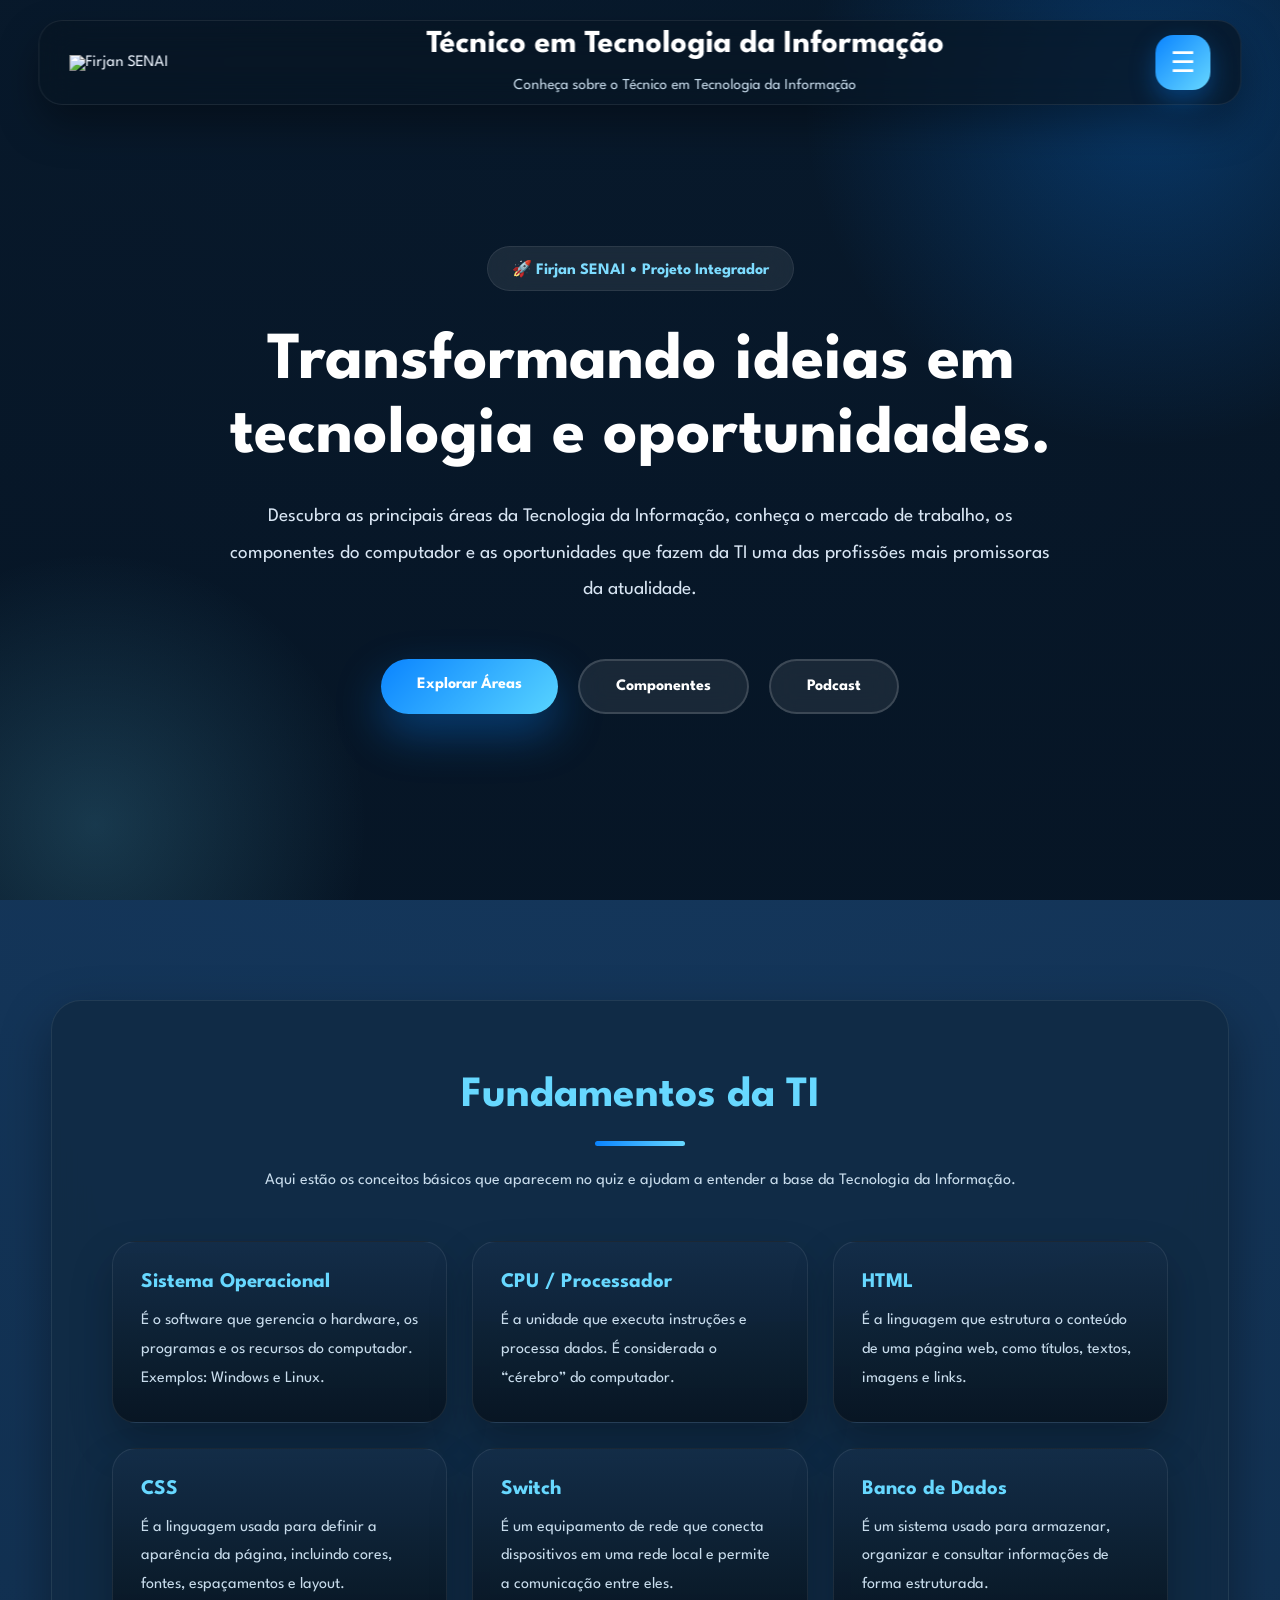
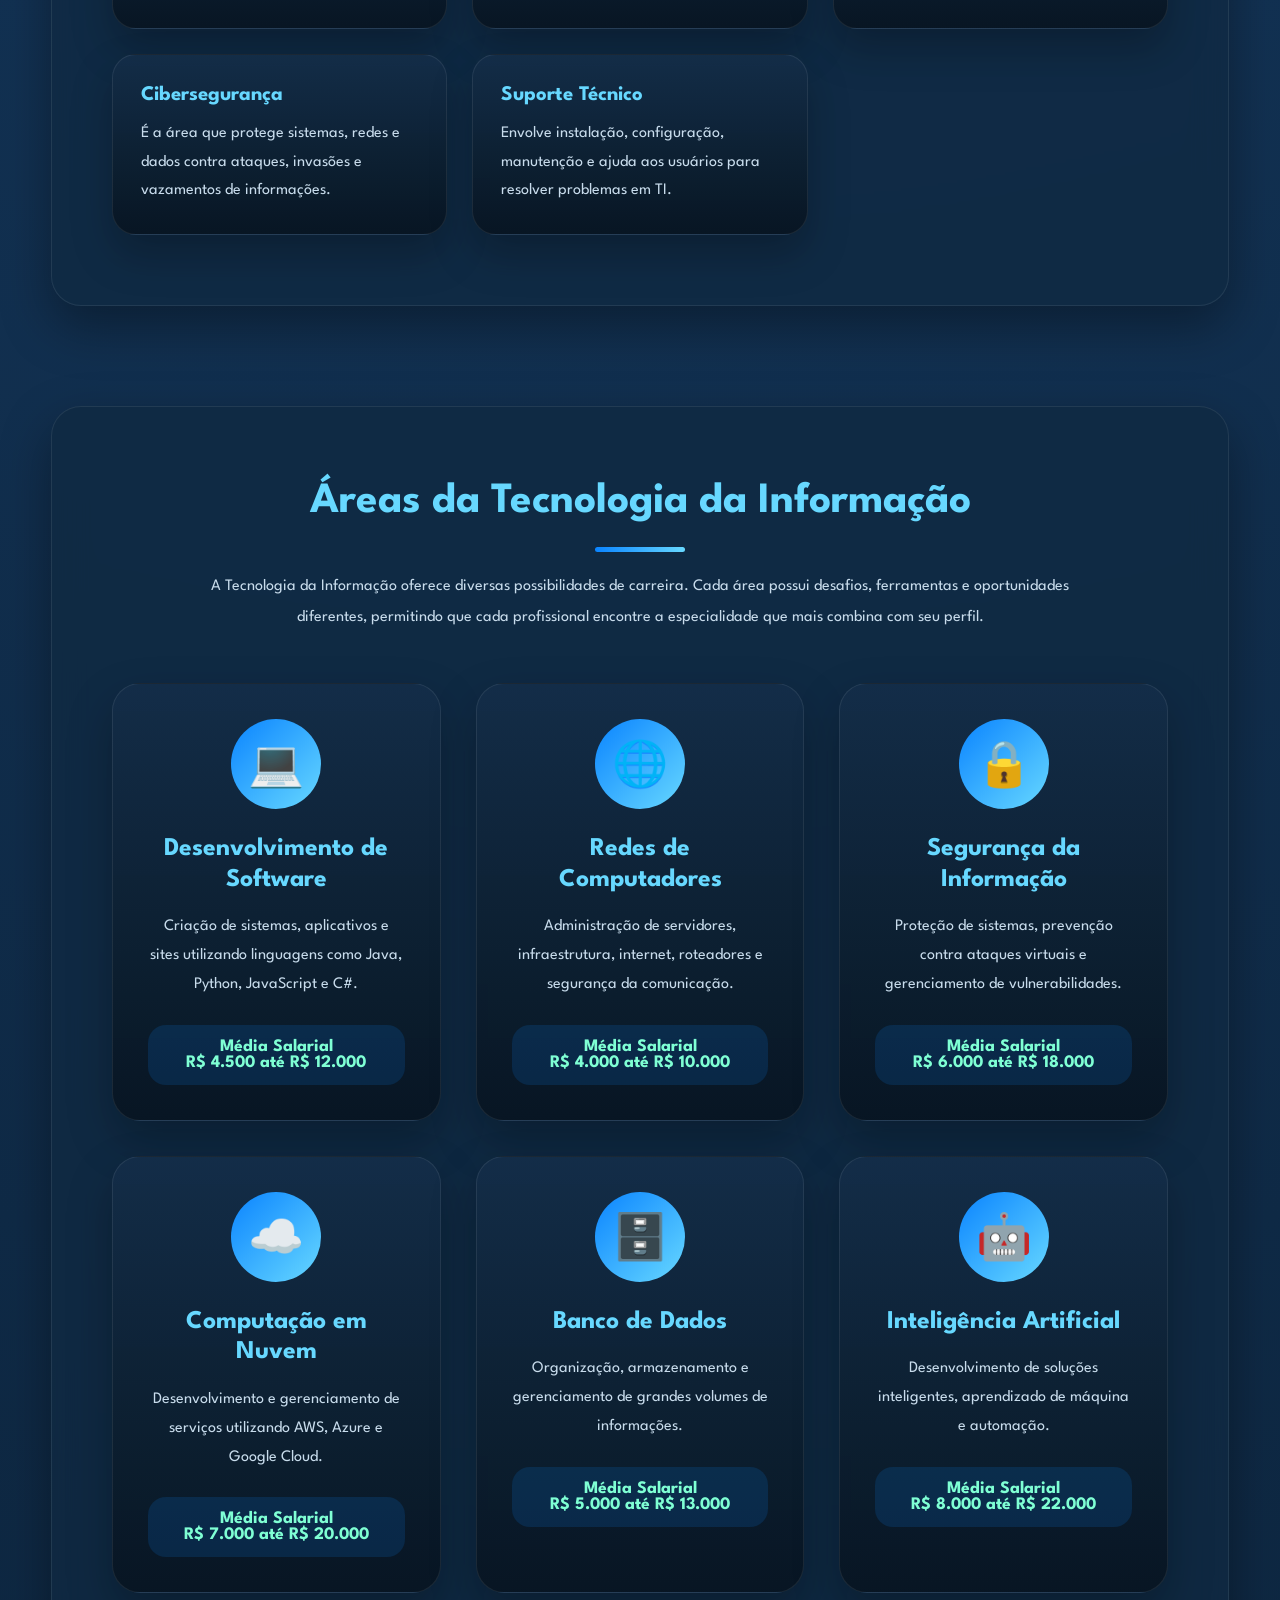
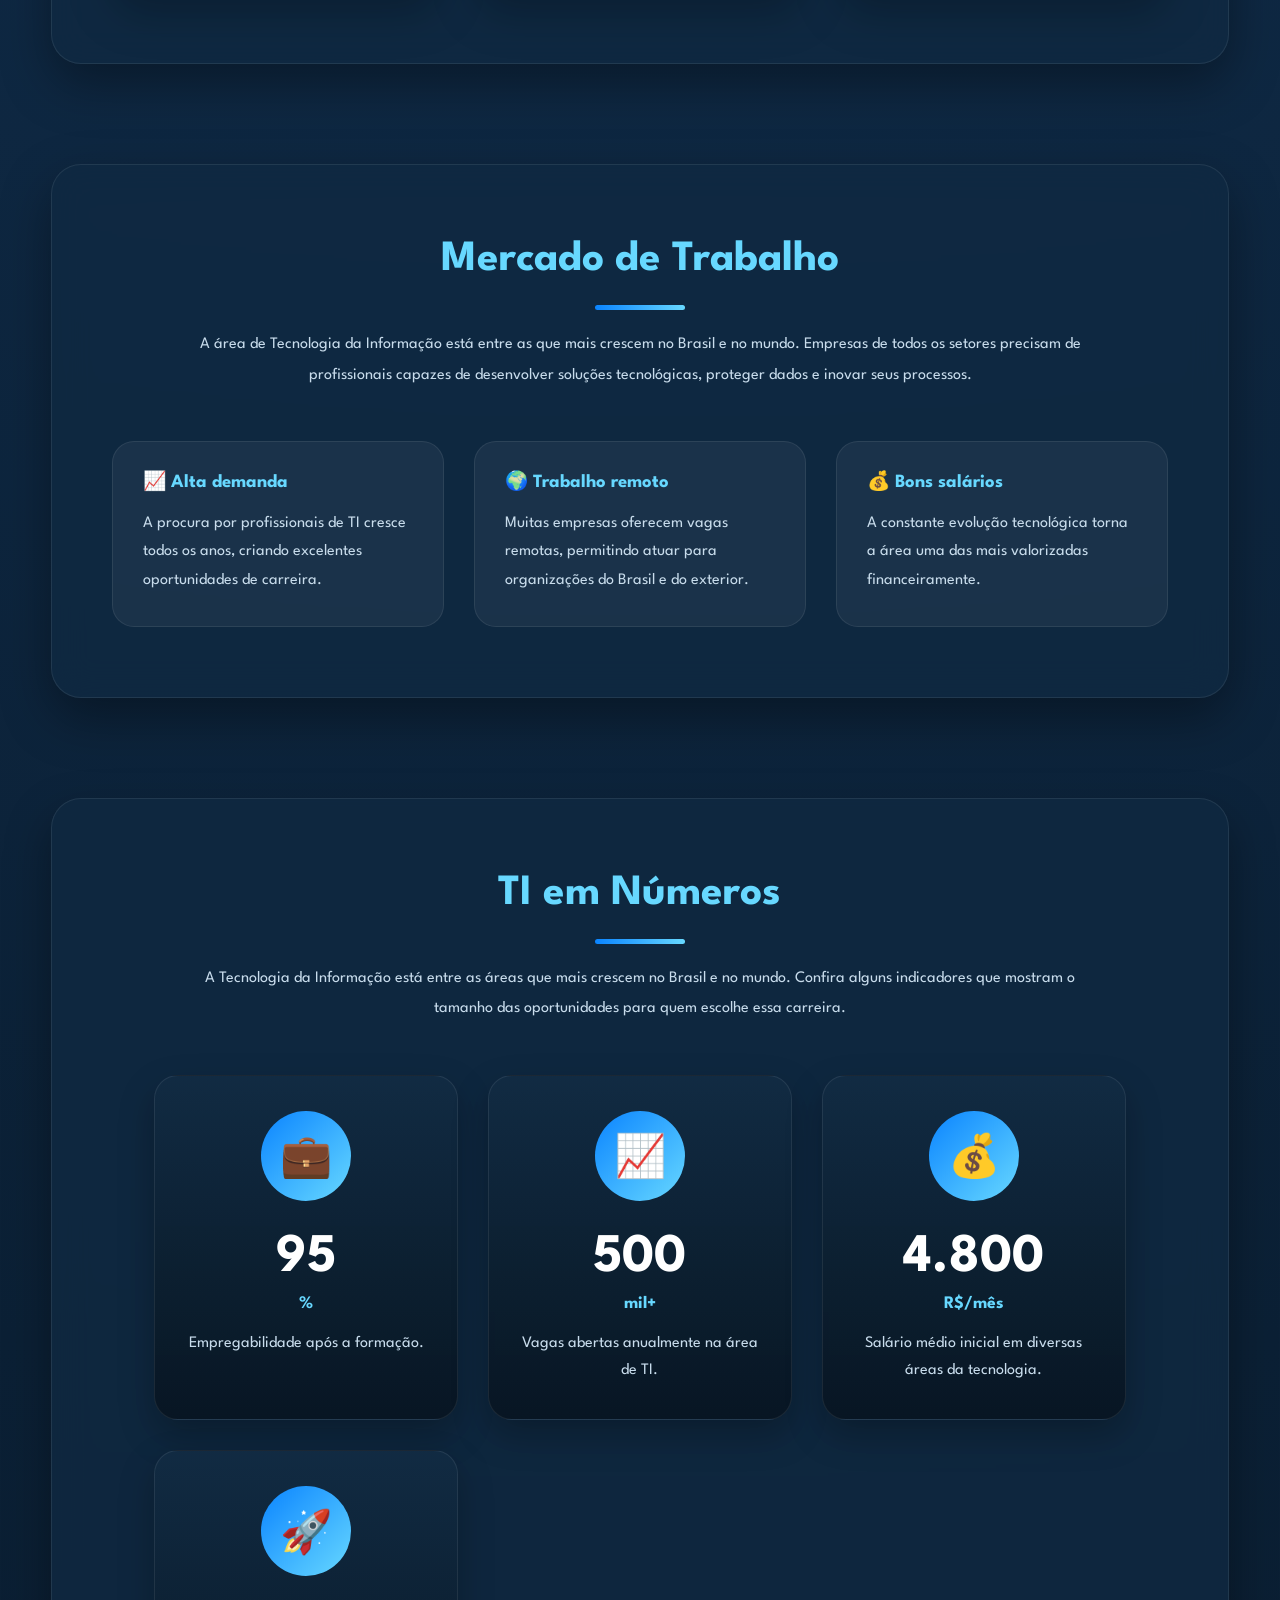
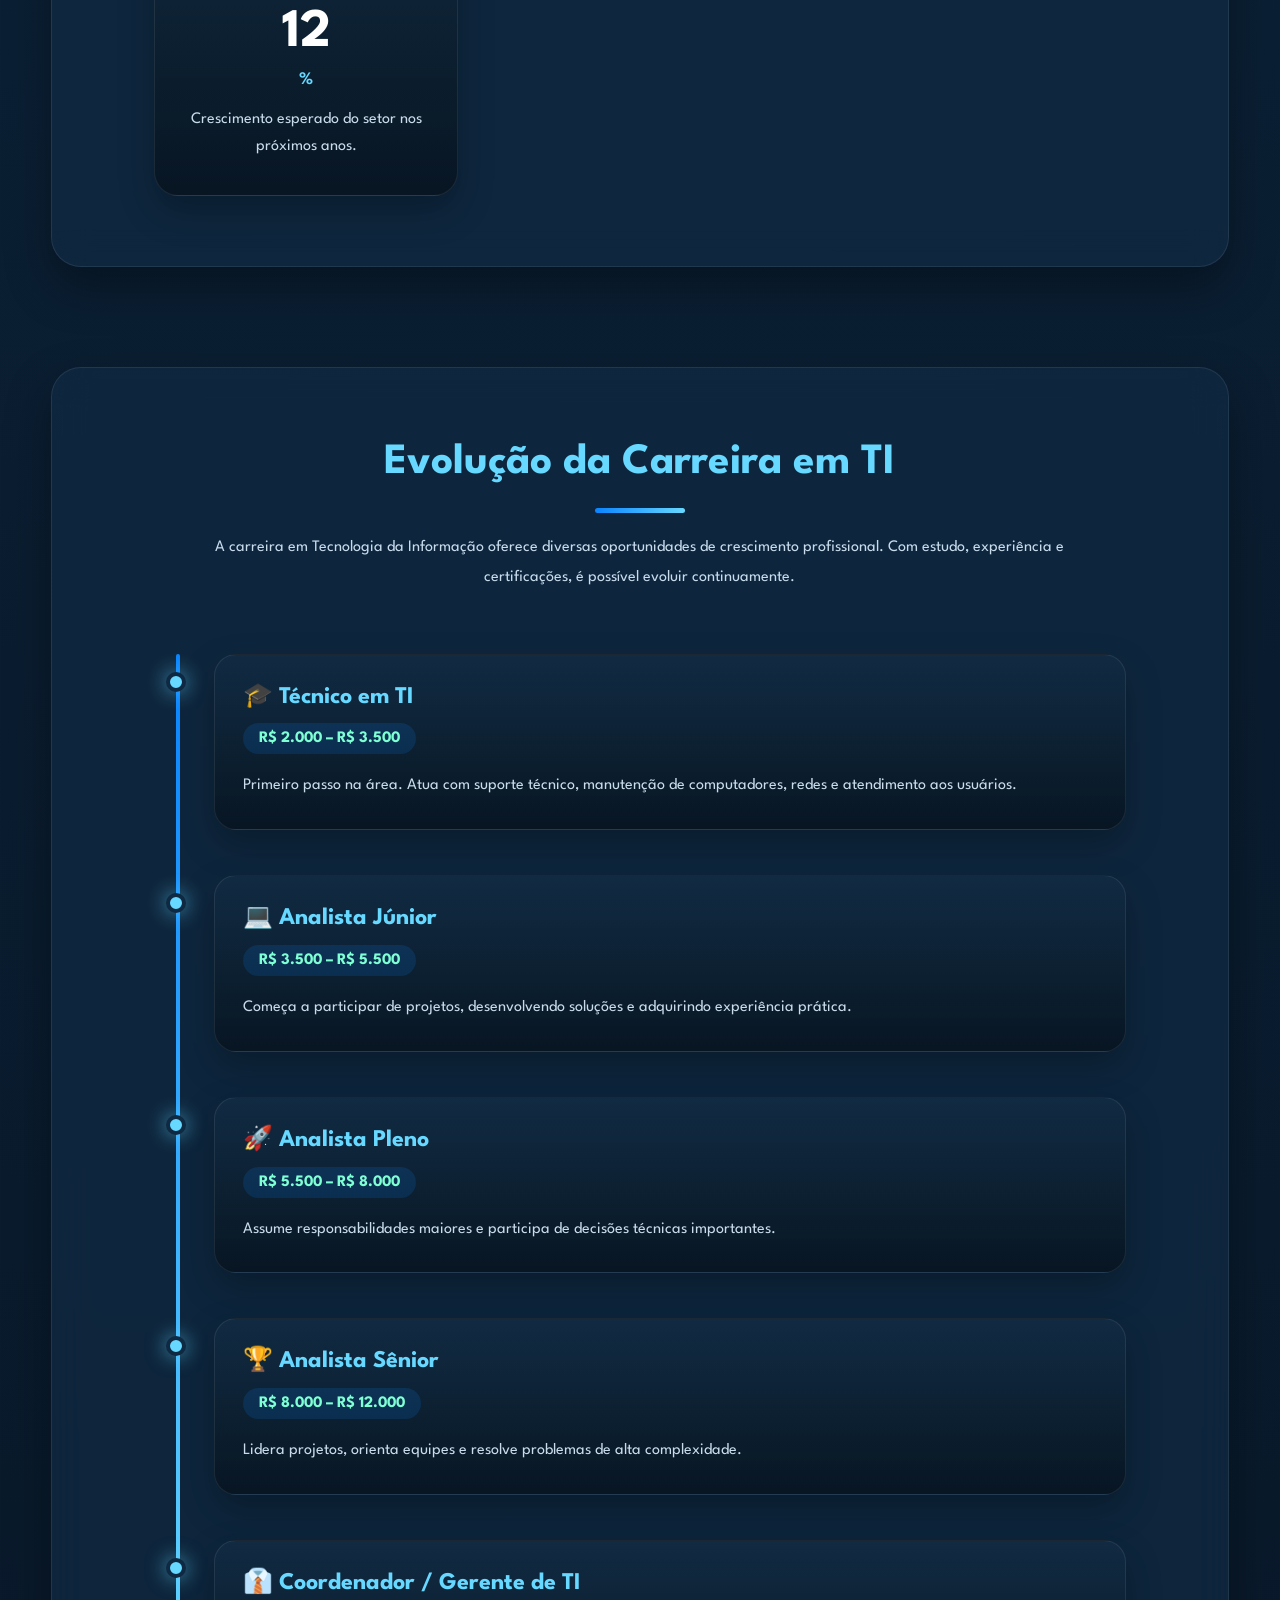
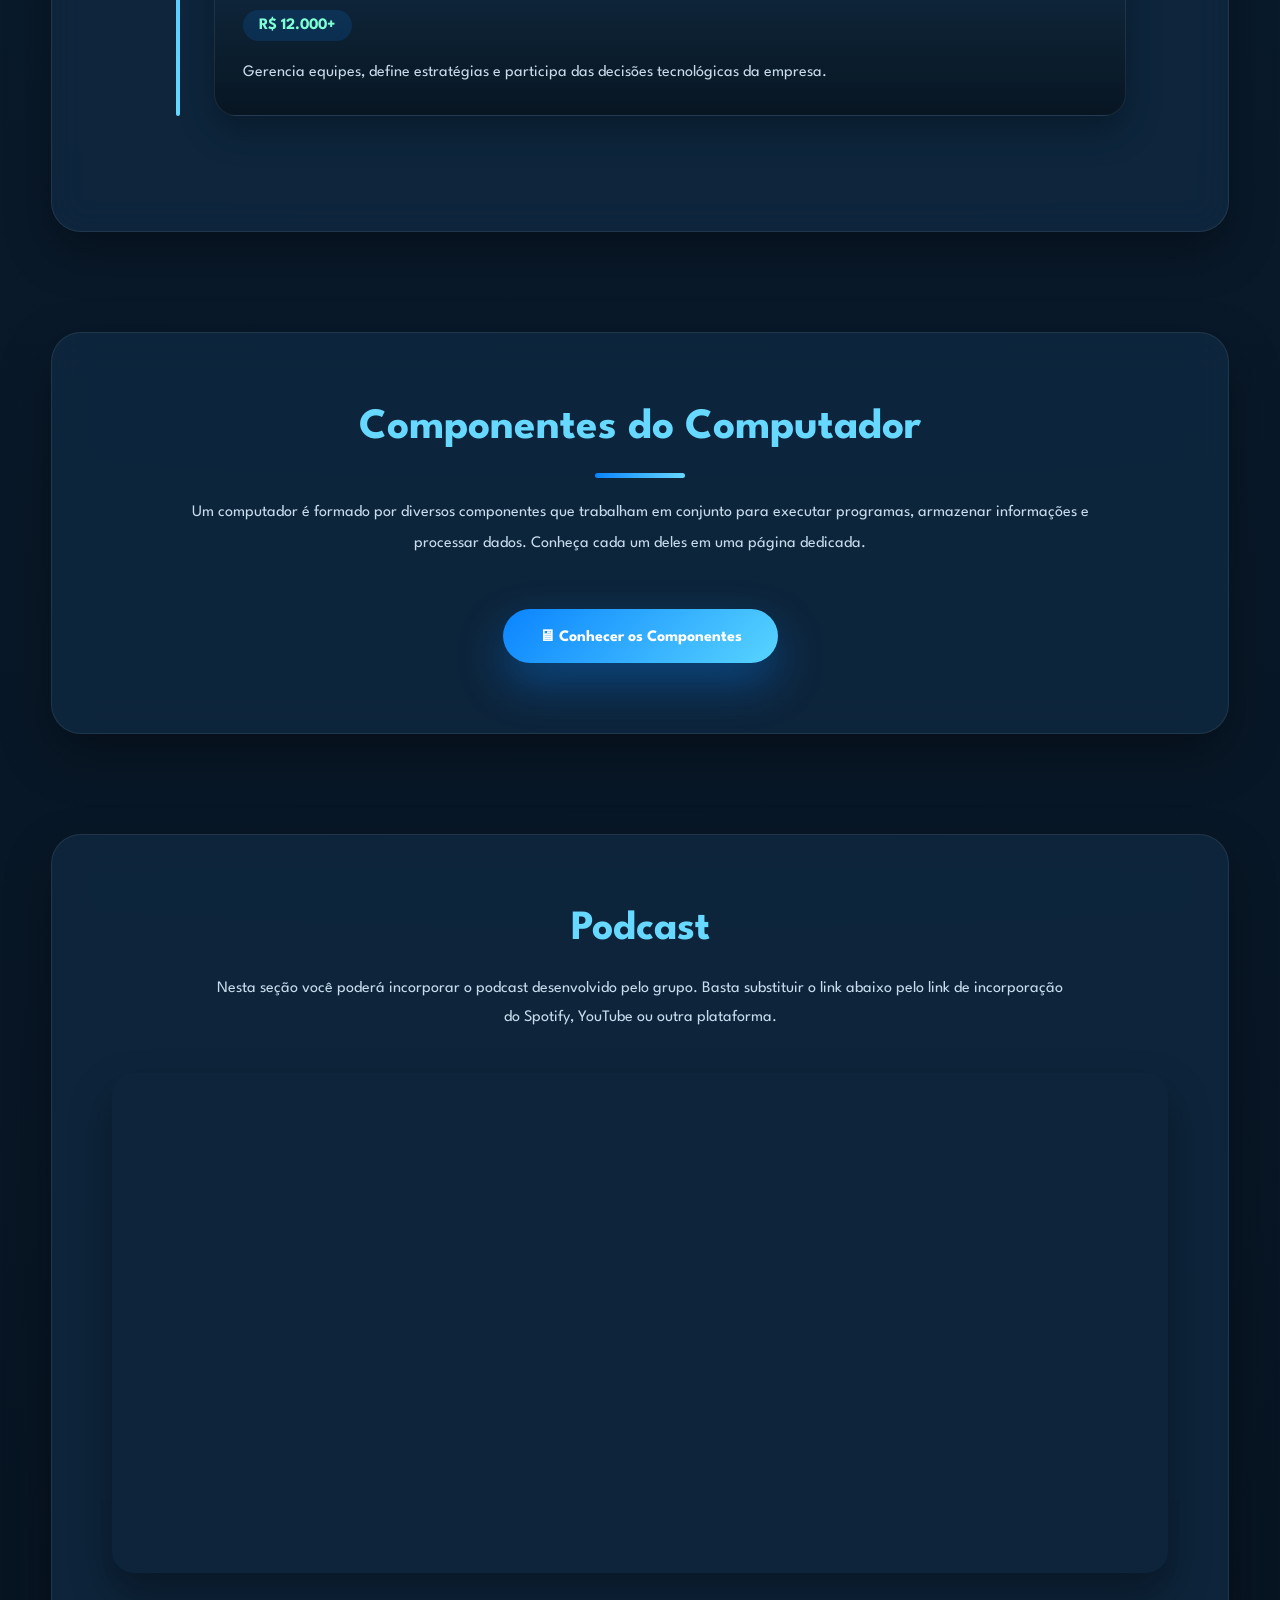
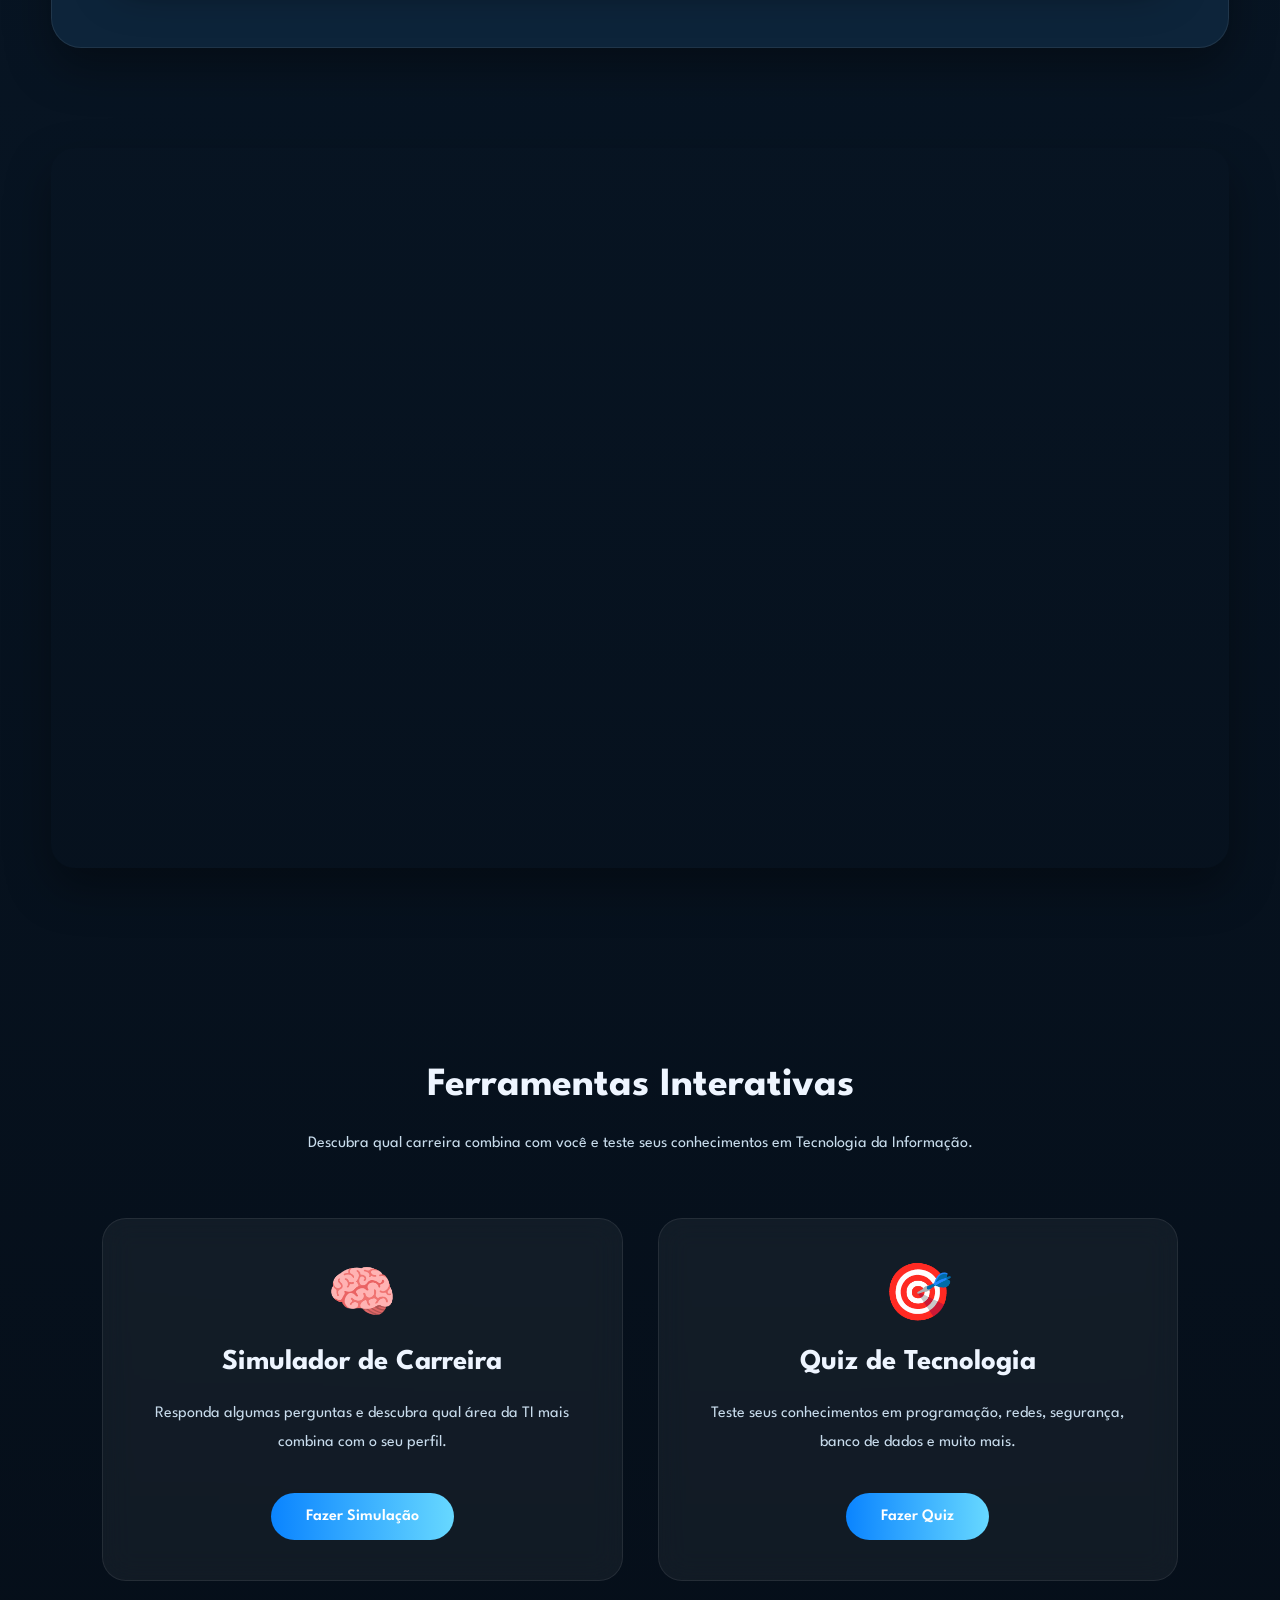
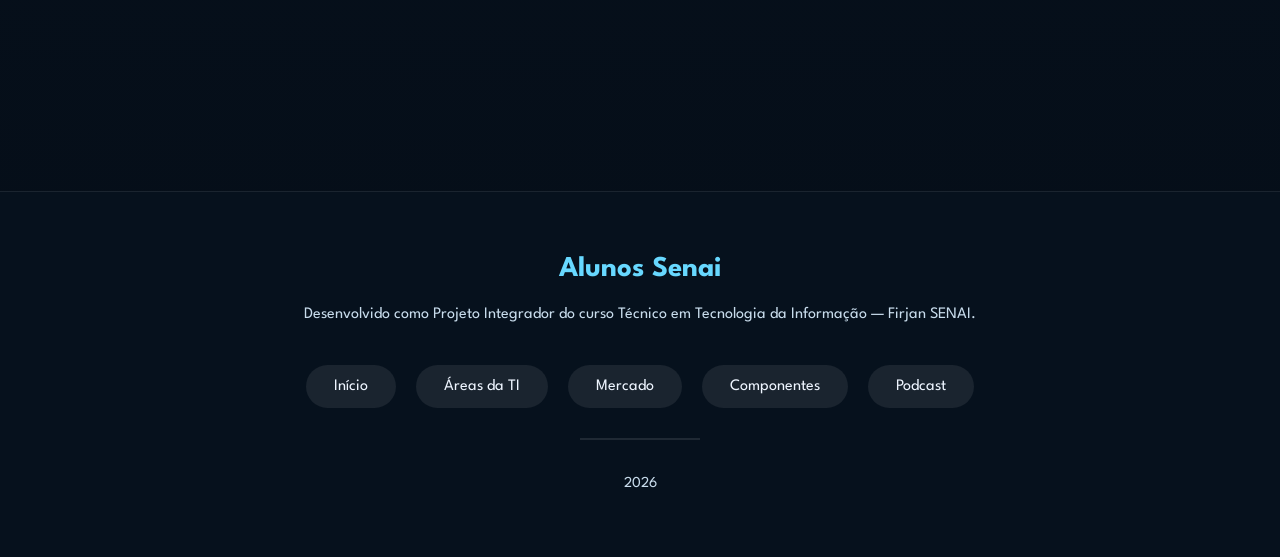
==== commit f6eefd84: "Update index.html" ====
--- a/index.html
+++ b/index.html
@@ -68,27 +68,30 @@
      MENU LATERAL
 ========================== -->
 <nav id="menu" class="menu">
-    <span class="fechar-menu" onclick="fecharMenu()">×</span>
-
-    <h2>Navegação</h2>
-
-    <h3>Página atual</h3>
-    <div class="menu-links">
-        <a href="#inicio">🏠 Início</a>
-        <a href="#fundamentos">📘 Fundamentos da TI</a>
-        <a href="#areas">💻 Áreas da TI</a>
-        <a href="#mercado">📈 Mercado</a>
-        <a href="#numeros">📊 TI em Números</a>
-        <a href="#carreira">🚀 Carreira</a>
-        <a href="#podcast">🎙 Podcast</a>
-        <a href="#apresentacao">🖼 Apresentação</a>
-    </div>
-
-    <h3>Outras páginas</h3>
-    <div class="menu-links">
-        <a href="componentes.html">🖥 Componentes do Computador</a>
-        <a href="quiz.html">🎯 Quiz de TI</a>
-        <a href="simulador.html">🧠 Simulador de Carreira</a>
+    <div class="menu-topo">
+        <span class="fechar-menu" onclick="fecharMenu()">×</span>
+        <h2>Navegação</h2>
+    </div>
+
+    <div class="menu-conteudo">
+        <h3>Página atual</h3>
+        <div class="menu-links">
+            <a href="#inicio">🏠 Início</a>
+            <a href="#fundamentos">📘 Fundamentos da TI</a>
+            <a href="#areas">💻 Áreas da TI</a>
+            <a href="#mercado">📈 Mercado</a>
+            <a href="#numeros">📊 TI em Números</a>
+            <a href="#carreira">🚀 Carreira</a>
+            <a href="#podcast">🎙 Podcast</a>
+            <a href="#apresentacao">🖼 Apresentação</a>
+        </div>
+
+        <h3>Outras páginas</h3>
+        <div class="menu-links">
+            <a href="componentes.html">🖥 Componentes do Computador</a>
+            <a href="quiz.html">🎯 Quiz de TI</a>
+            <a href="simulador.html">🧠 Simulador de Carreira</a>
+        </div>
     </div>
 </nav>
 
--- a/style.css
+++ b/style.css
@@ -468,31 +468,57 @@
 =========================== */
 
 .menu{
-
-    position:fixed;
-
+    position: fixed;
+    top: 0;
+    left: -100%;
+    width: 320px;
+    max-width: 90%;
+    height: 100vh;
+
+    overflow-y: auto;
+    overflow-x: hidden;
+
+    -webkit-overflow-scrolling: touch;
+
+    padding: 30px;
+    transition: .4s;
+    z-index: 9999;
+}
+.menu::-webkit-scrollbar{
+    width:8px;
+}
+
+.menu::-webkit-scrollbar-track{
+    background:transparent;
+}
+
+.menu::-webkit-scrollbar-thumb{
+    background:#1d8cff;
+    border-radius:20px;
+}
+
+.menu::-webkit-scrollbar-thumb:hover{
+    background:#5bbcff;
+}
+.menu{
+    display:flex;
+    flex-direction:column;
+    height:100vh;
+}
+
+.menu-topo{
+    position:sticky;
     top:0;
-
-    right:-360px;
-
-    width:340px;
-
-    max-width:90vw;
-
-    height:100vh;
-
-    background:#071826;
-
-    padding:35px;
-
-    transition:right .35s ease;
-
-    box-shadow:-10px 0 35px rgba(0,0,0,.45);
-
-    z-index:99999;
-
-}
-
+    background:#07182b;
+    padding-bottom:15px;
+    z-index:5;
+}
+
+.menu-conteudo{
+    flex:1;
+    overflow-y:auto;
+    padding-right:5px;
+}
 .menu.ativo{
 
     right:0;
@@ -2254,6 +2280,7 @@
     box-shadow:0 15px 35px rgba(10,132,255,.35);
 
 }
+
 .menu h3{
     margin: 24px 0 12px;
     color: var(--text2);
@@ -2292,4 +2319,4 @@
 .fundamento-card p{
     color: var(--text2);
     line-height: 1.8;
-   }
+}
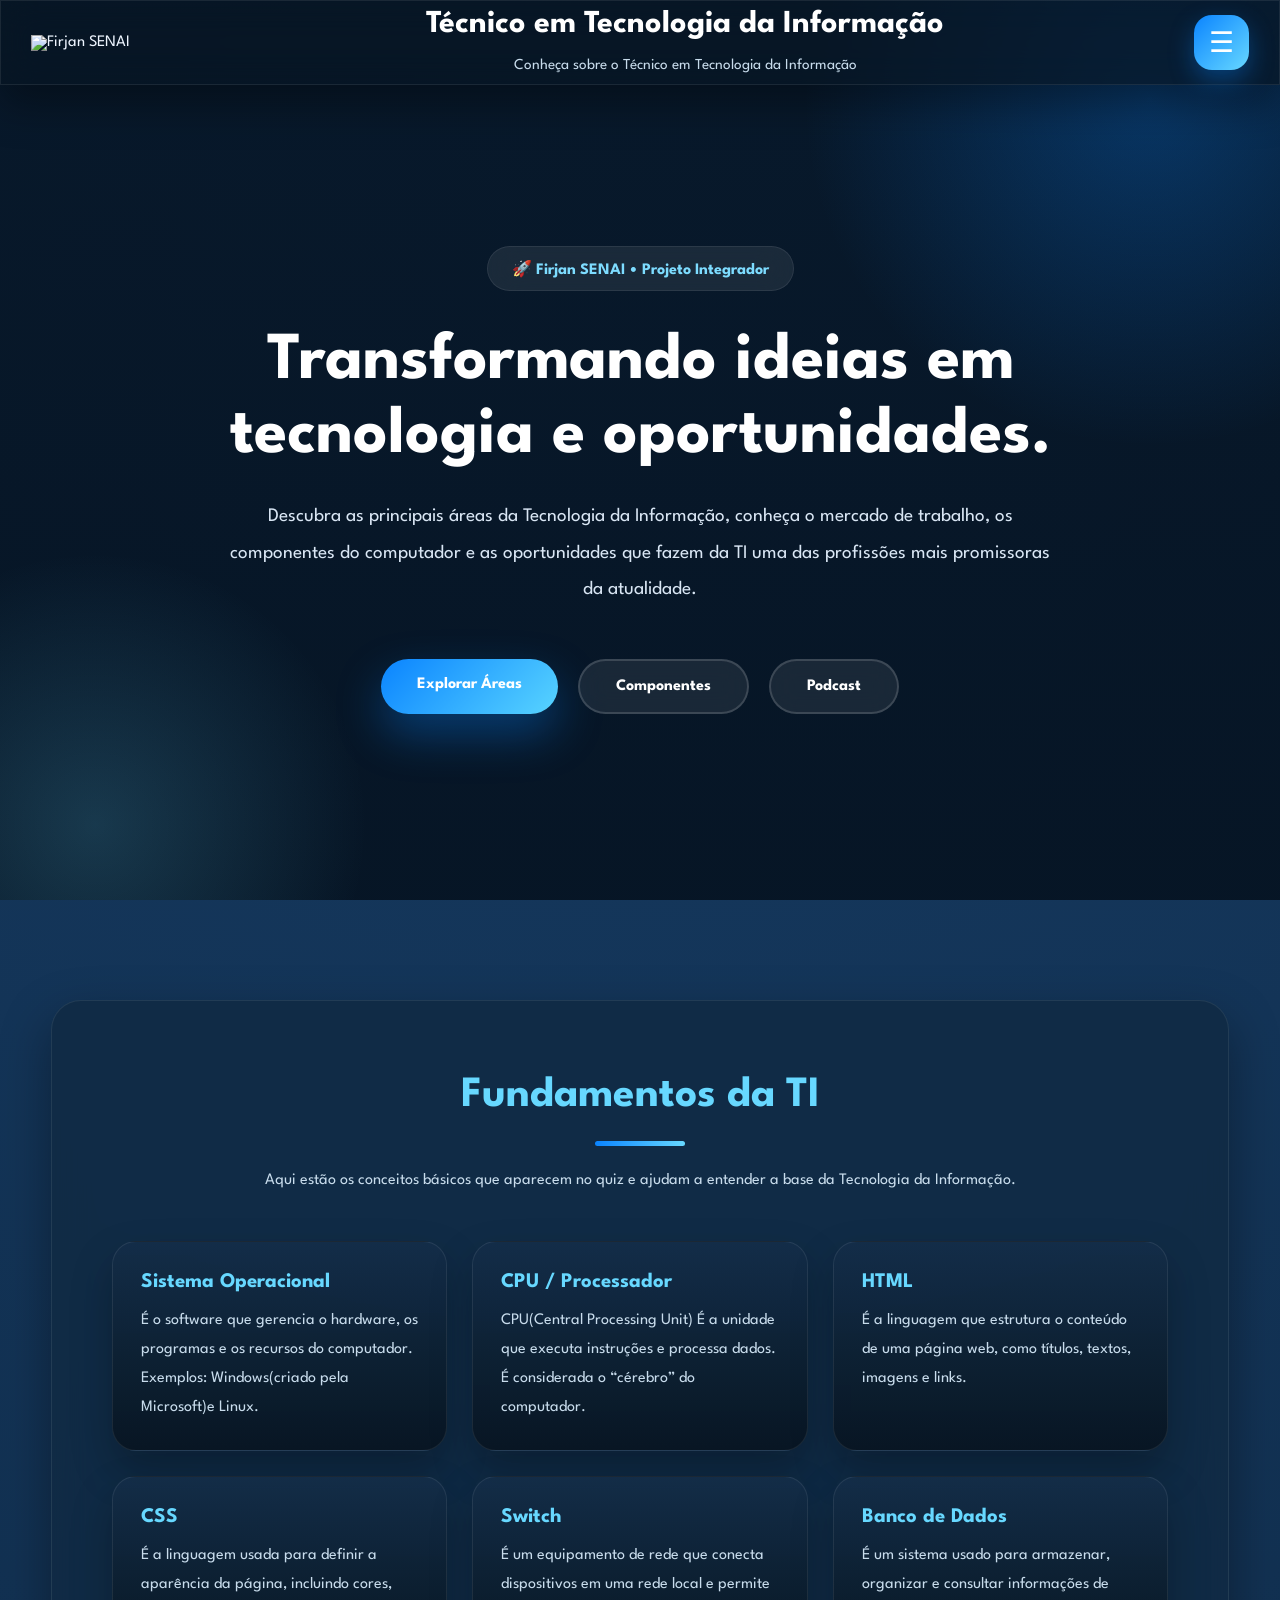
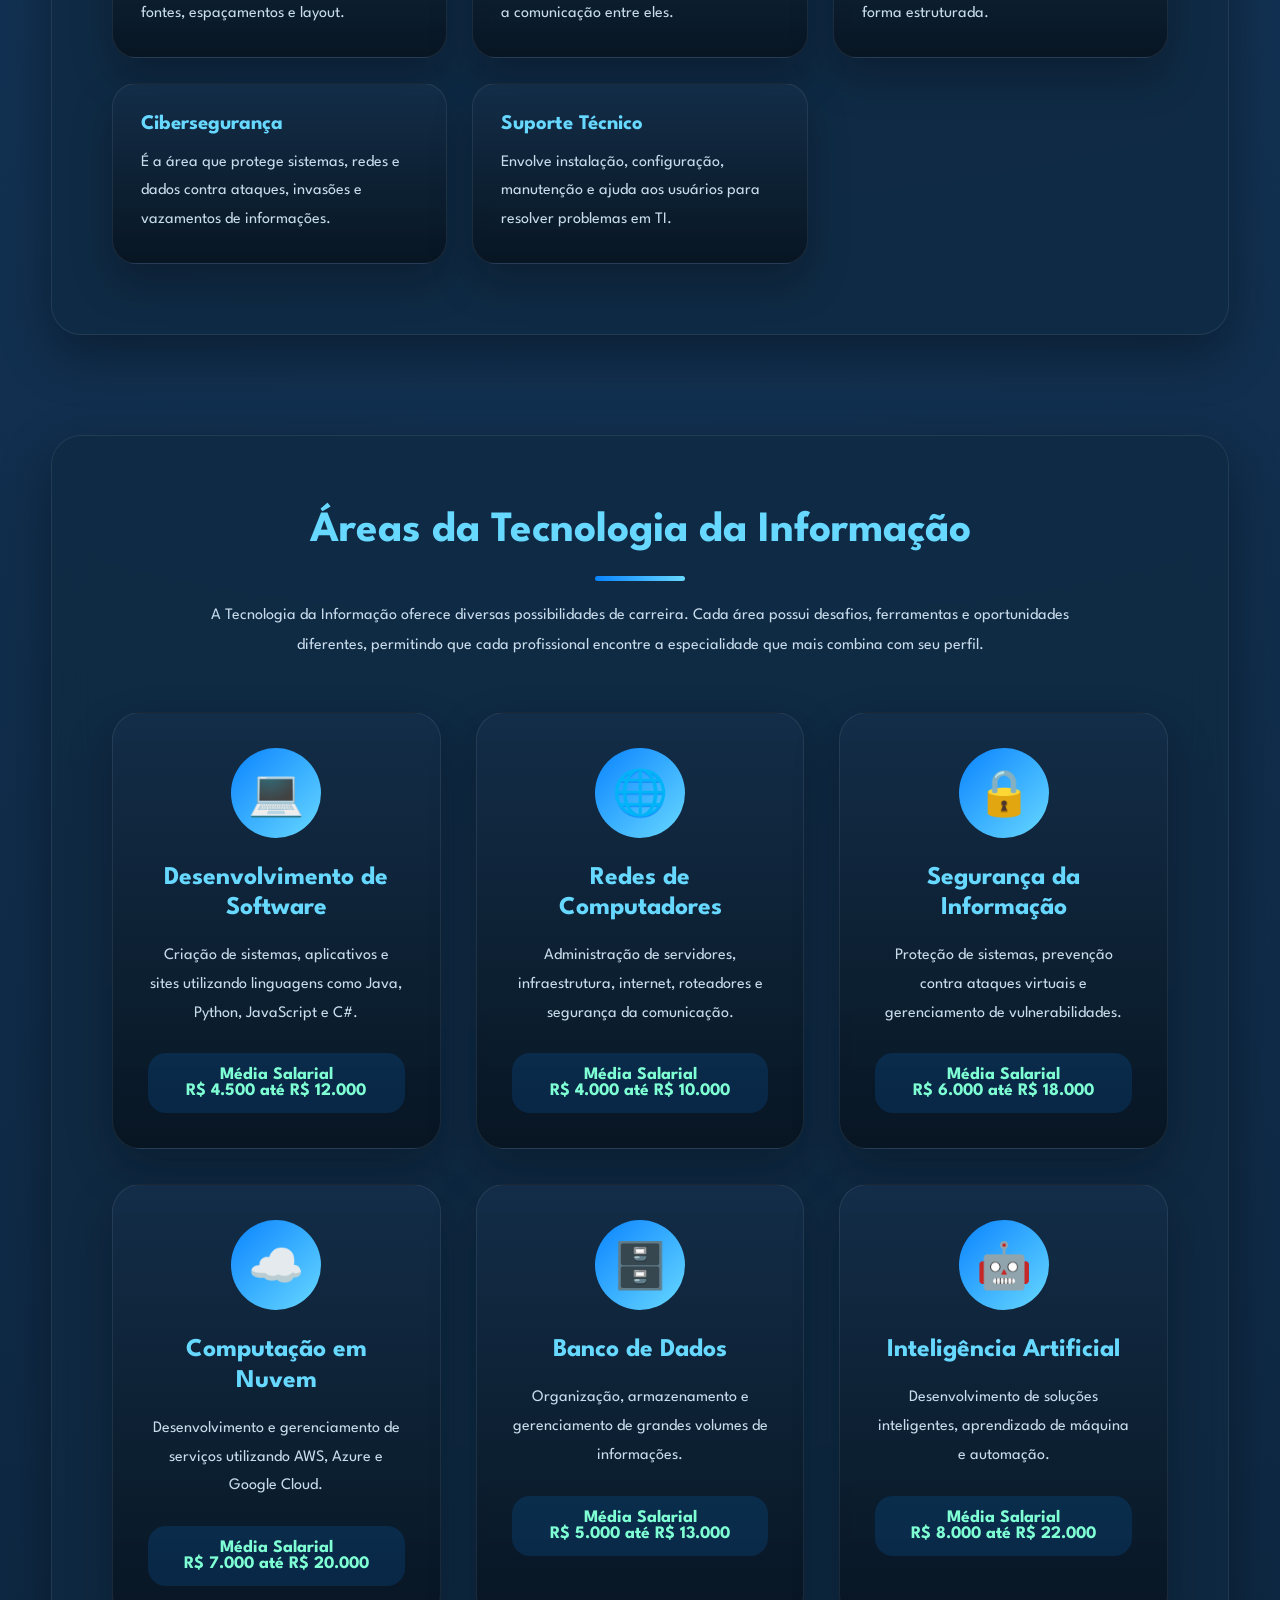
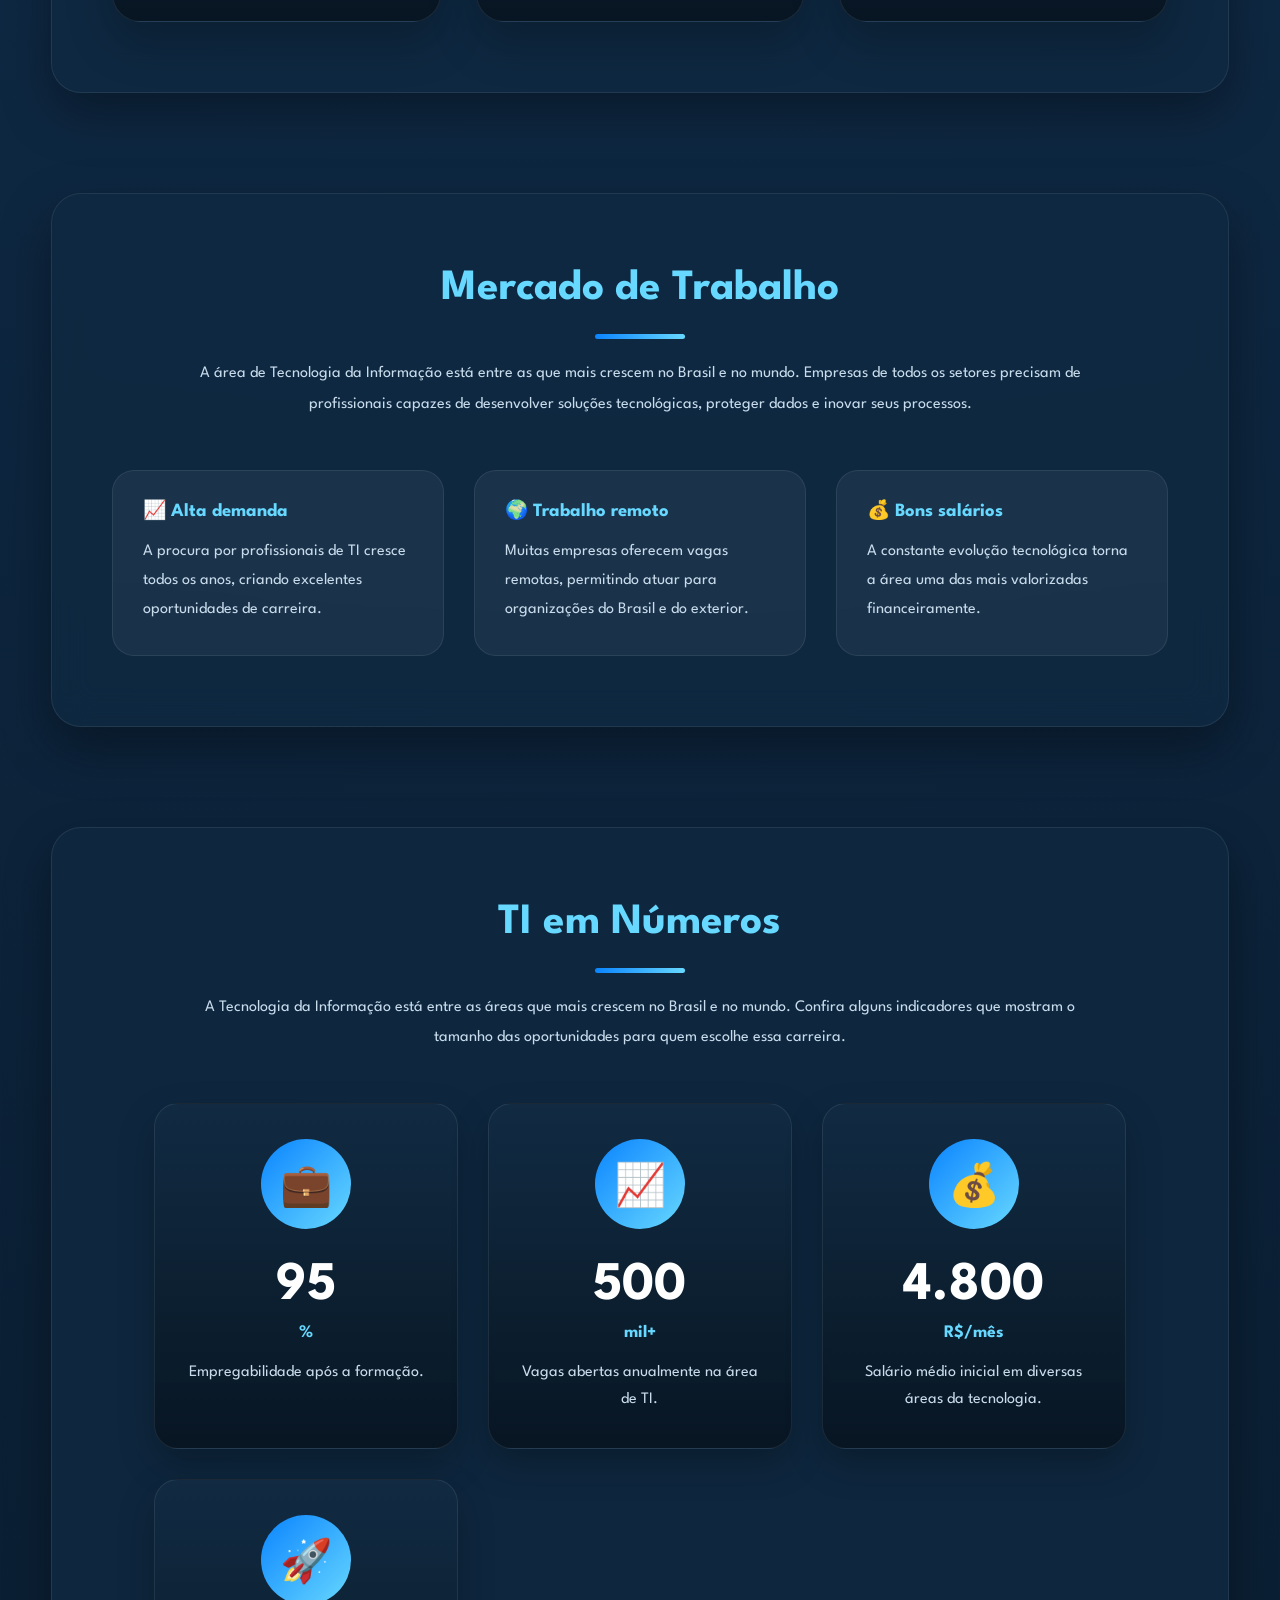
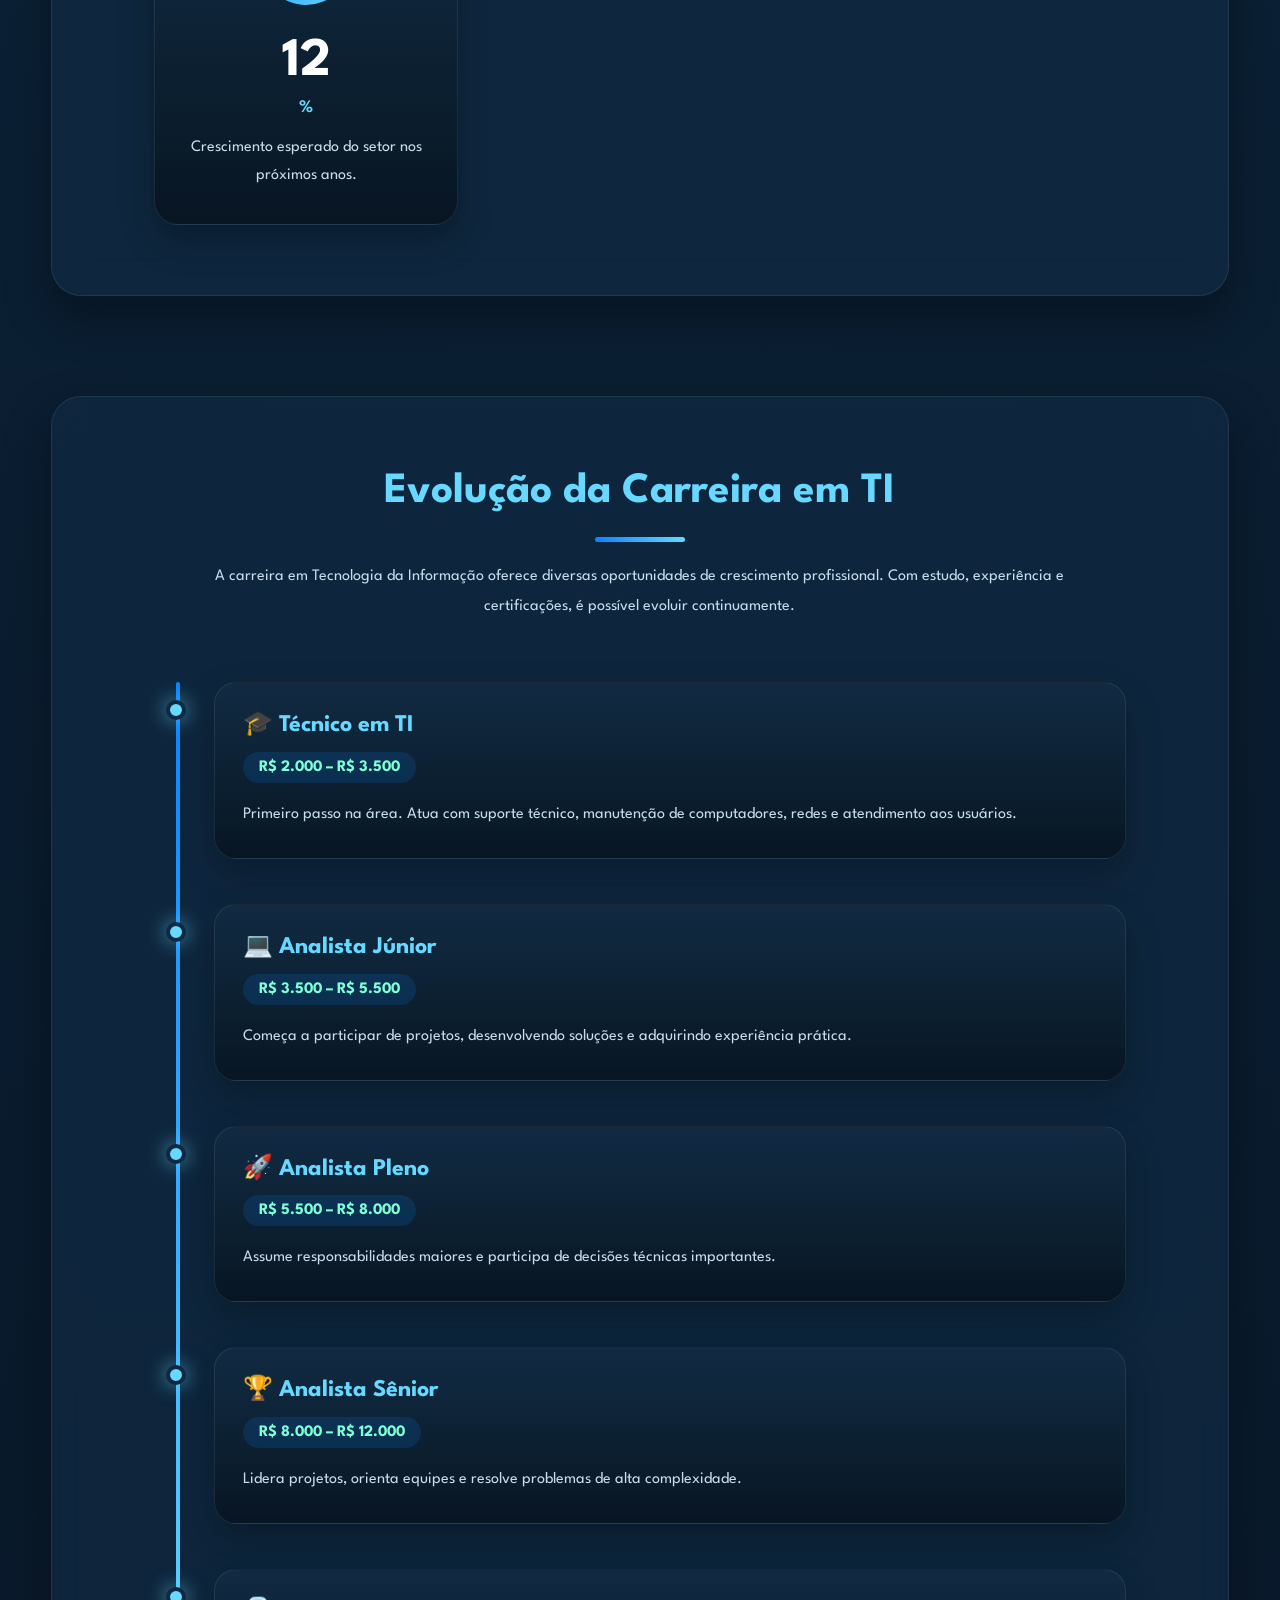
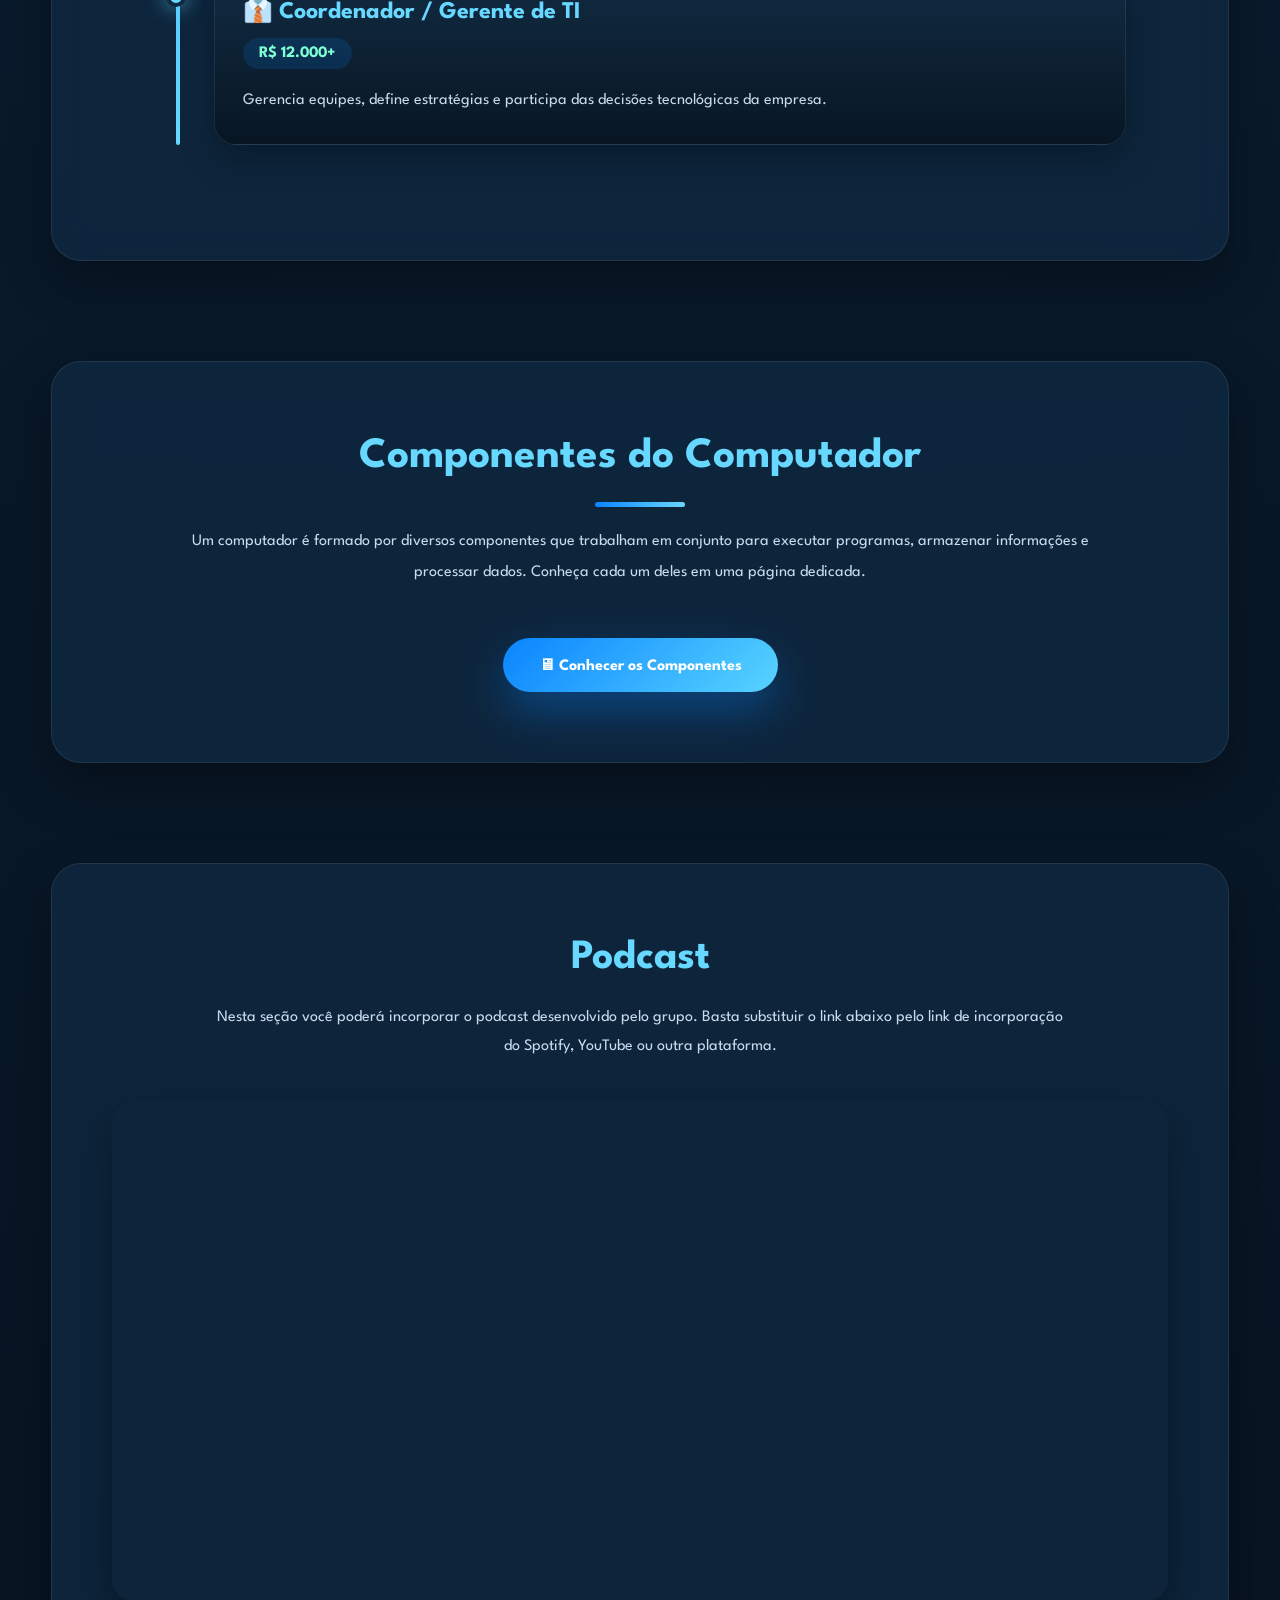
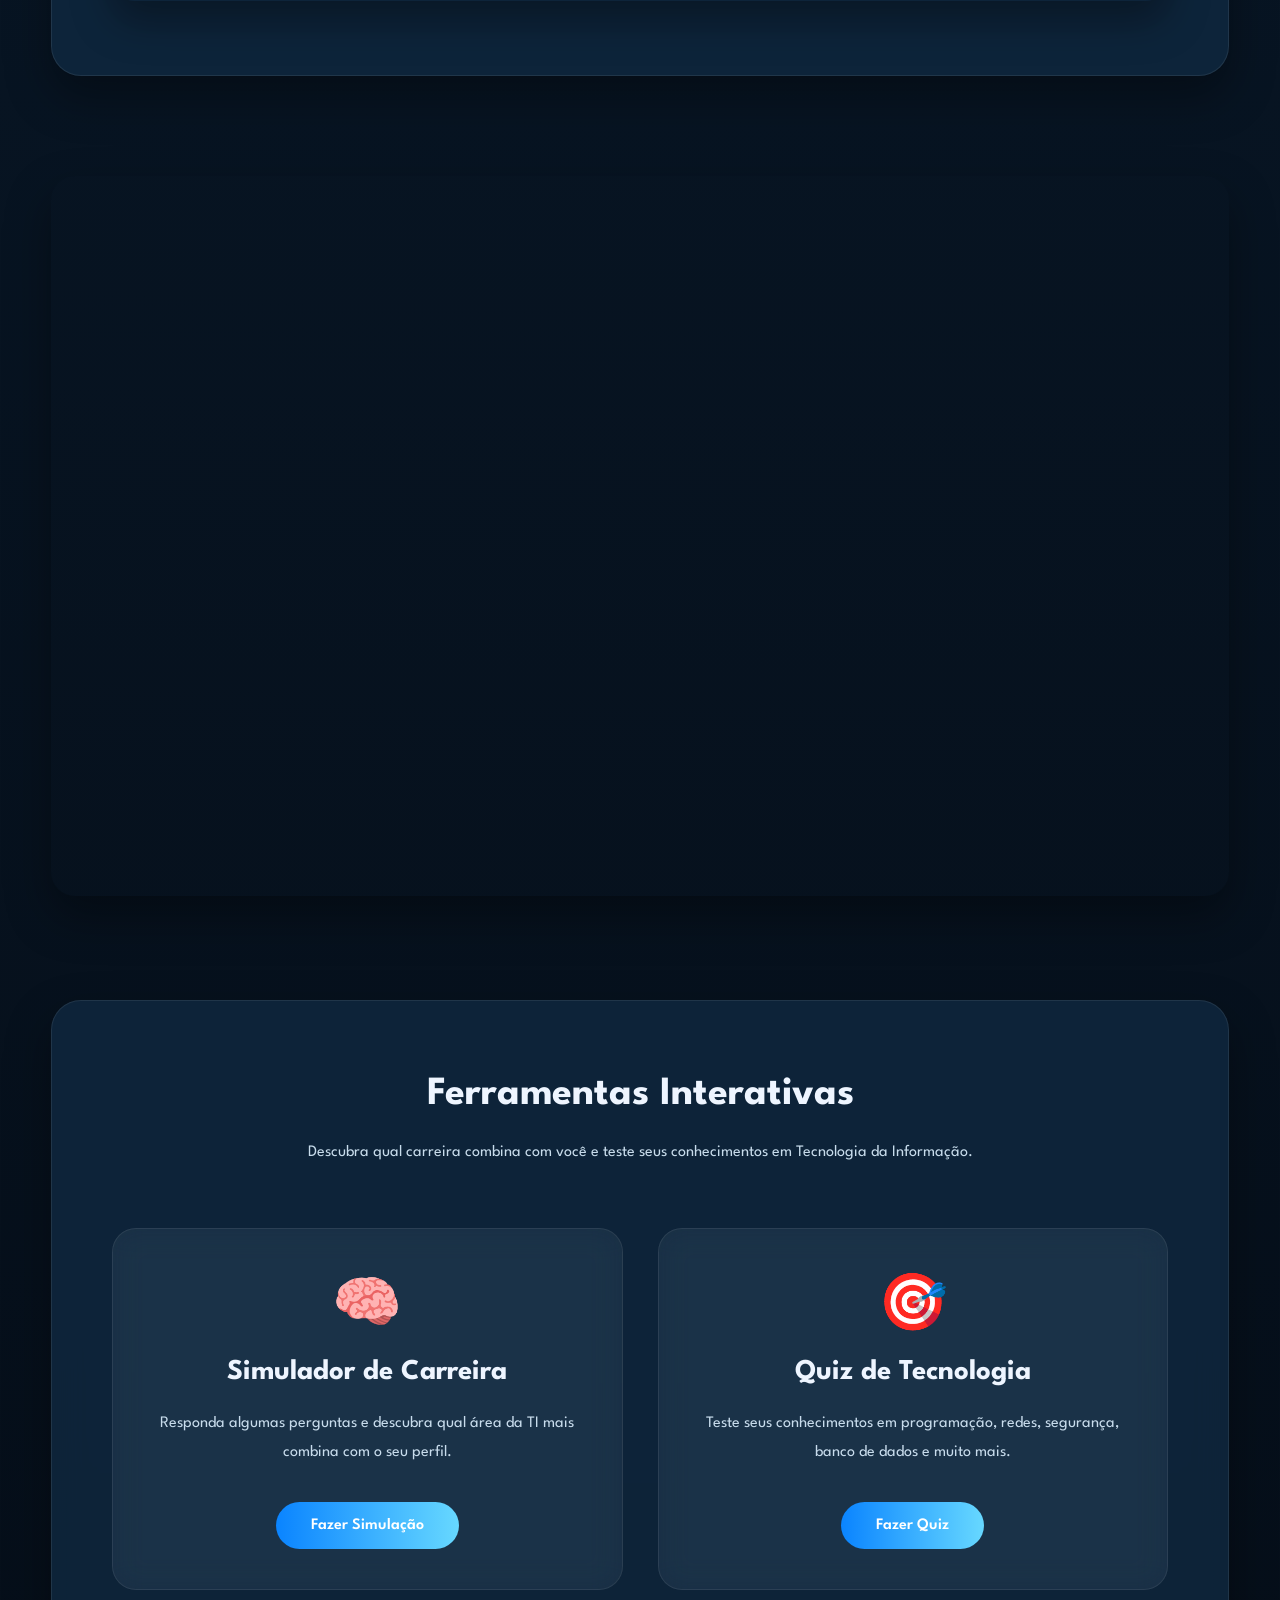
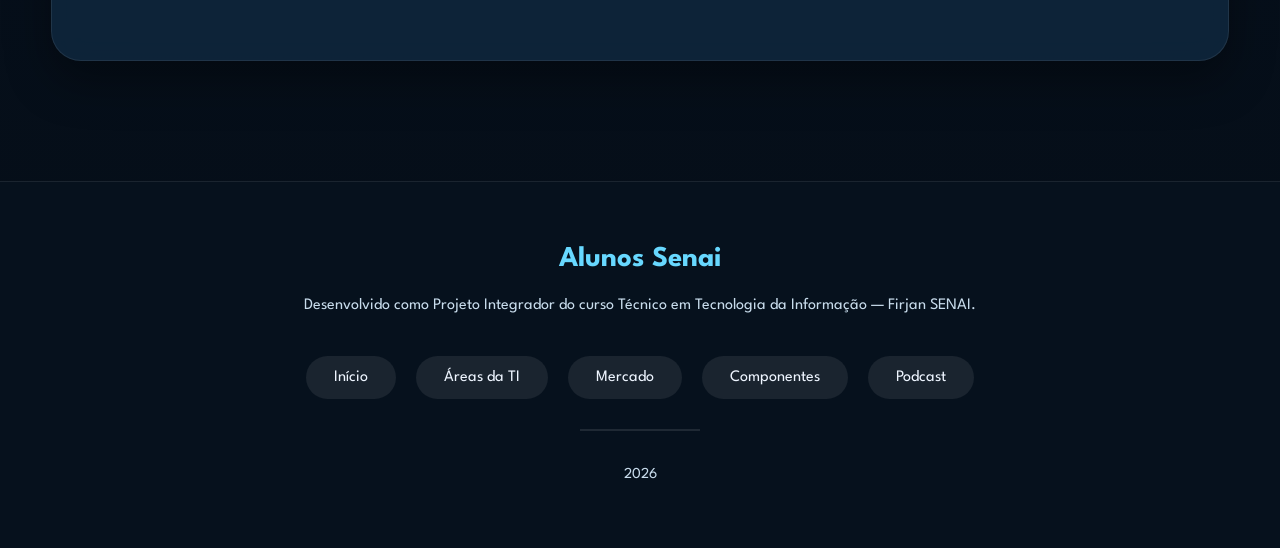
==== commit 81eabb24: "Update index.html" ====
--- a/index.html
+++ b/index.html
@@ -173,14 +173,14 @@
             <h3>Sistema Operacional</h3>
             <p>
                 É o software que gerencia o hardware, os programas e os recursos do computador.
-                Exemplos: Windows e Linux.
+                Exemplos: Windows(criado pela Microsoft)e Linux.
             </p>
         </article>
 
         <article class="fundamento-card">
             <h3>CPU / Processador</h3>
             <p>
-                É a unidade que executa instruções e processa dados. É considerada o “cérebro” do computador.
+               CPU(Central Processing Unit) É a unidade que executa instruções e processa dados. É considerada o “cérebro” do computador.
             </p>
         </article>
 
--- a/style.css
+++ b/style.css
@@ -314,63 +314,36 @@
 =========================== */
 
 .header-apple{
-
-    position:fixed;
-
-    top:20px;
-
-    left:50%;
-
-    transform:translateX(-50%);
-
-    width:min(1300px,94%);
-
-    height:85px;
-
-    display:flex;
-
-    justify-content:space-between;
-
-    align-items:center;
-
-    padding:0 30px;
-
-    background:rgba(8,22,35,.72);
-
-    backdrop-filter:blur(18px);
-
-    -webkit-backdrop-filter:blur(18px);
-
-    border:1px solid rgba(255,255,255,.08);
-
-    border-radius:24px;
-
-    box-shadow:0 20px 40px rgba(0,0,0,.35);
-
-    z-index:9999;
-
-    transition:.35s;
-
-}
-
-.header-apple:hover{
-
-    background:rgba(12,28,44,.82);
-
-}
+    position: fixed;
+    top: 0;
+    left: 0;
+    width: 100%;
+    height: 85px;
+    padding: 0 30px;
+
+    display: flex;
+    justify-content: space-between;
+    align-items: center;
+
+    background: rgba(8,22,35,.72);
+    backdrop-filter: blur(18px);
+    -webkit-backdrop-filter: blur(18px);
+
+    border: 1px solid rgba(255,255,255,.08);
+    box-shadow: 0 20px 40px rgba(0,0,0,.35);
+
+    z-index: 9999;
+    transition: transform .35s ease, background .35s ease, box-shadow .35s ease;
+}
+
 .header-scroll{
-
-    background:rgba(5,18,32,.92);
-
-    box-shadow:0 20px 45px rgba(0,0,0,.45);
-
+    background: rgba(5,18,32,.92);
+    box-shadow: 0 20px 45px rgba(0,0,0,.45);
 }
 
 .header-hide{
-
-    transform:translate(-50%,-140%);
-
-}
+    transform: translateY(-100%);
+   }
 /* ===========================
    LOGO
 =========================== */
@@ -462,7 +435,6 @@
     transform:translateY(-4px);
 
 }
-
 /* ===========================
    MENU LATERAL
 =========================== */
@@ -470,134 +442,111 @@
 .menu{
     position: fixed;
     top: 0;
-    left: -100%;
-    width: 320px;
-    max-width: 90%;
+    right: -100%;
+    left: auto;
+    width: min(420px, 92vw);
     height: 100vh;
-
+    background: #071826;
+    padding: 24px 20px;
+    box-shadow: 10px 0 35px rgba(0,0,0,.45);
+    transition: right .35s ease;
+    z-index: 99999;
+
+    display: flex;
+    flex-direction: column;
+    overflow: hidden;
+}
+
+.menu.ativo{
+    right: 0;
+    left: auto;
+}
+
+.menu-topo{
+    flex-shrink: 0;
+    background: #071826;
+    padding-bottom: 12px;
+}
+
+.menu-conteudo{
+    flex: 1;
+    min-height: 0;
     overflow-y: auto;
     overflow-x: hidden;
-
+    padding-right: 6px;
     -webkit-overflow-scrolling: touch;
-
-    padding: 30px;
-    transition: .4s;
-    z-index: 9999;
-}
-.menu::-webkit-scrollbar{
-    width:8px;
-}
-
-.menu::-webkit-scrollbar-track{
-    background:transparent;
-}
-
-.menu::-webkit-scrollbar-thumb{
-    background:#1d8cff;
-    border-radius:20px;
-}
-
-.menu::-webkit-scrollbar-thumb:hover{
-    background:#5bbcff;
-}
-.menu{
-    display:flex;
-    flex-direction:column;
-    height:100vh;
-}
-
-.menu-topo{
-    position:sticky;
-    top:0;
-    background:#07182b;
-    padding-bottom:15px;
-    z-index:5;
-}
-
-.menu-conteudo{
-    flex:1;
-    overflow-y:auto;
-    padding-right:5px;
-}
-.menu.ativo{
-
-    right:0;
-
+    overscroll-behavior: contain;
+}
+
+.menu-conteudo::-webkit-scrollbar{
+    width: 8px;
+}
+
+.menu-conteudo::-webkit-scrollbar-track{
+    background: transparent;
+}
+
+.menu-conteudo::-webkit-scrollbar-thumb{
+    background: #1d8cff;
+    border-radius: 20px;
+}
+
+.menu-conteudo::-webkit-scrollbar-thumb:hover{
+    background: #5bbcff;
 }
 
 .fechar-menu{
-
-    position:absolute;
-
-    top:20px;
-
-    right:25px;
-
-    font-size:34px;
-
-    cursor:pointer;
-
-    color:white;
-
-    transition:.3s;
-
+    position: absolute;
+    top: 20px;
+    right: 25px;
+    font-size: 34px;
+    cursor: pointer;
+    color: white;
+    transition: .3s;
 }
 
 .fechar-menu:hover{
-
-    color:var(--secondary);
-
-    transform:rotate(90deg);
-
+    color: var(--secondary);
+    transform: rotate(90deg);
 }
 
 .menu h2{
-
-    margin-top:40px;
-
-    margin-bottom:20px;
-
-    color:var(--secondary);
-
+    margin-top: 20px;
+    margin-bottom: 20px;
+    color: var(--secondary);
+}
+
+.menu h3{
+    margin: 22px 0 12px;
+    color: var(--text2);
+    font-size: .9rem;
+    text-transform: uppercase;
+    letter-spacing: 1px;
 }
 
 .menu-links{
-
-    display:flex;
-
-    flex-direction:column;
-
-    gap:15px;
-
+    display: flex;
+    flex-direction: column;
+    gap: 12px;
 }
 
 .menu-links a{
-
-    padding:16px;
-
-    border-radius:16px;
-
-    text-align:center;
-
-    background:linear-gradient(
-        135deg,
-        var(--primary),
-        #3fbfff
-    );
-
-    color:white;
-
-    font-weight:700;
-
-    transition:.3s;
-
+    display: block;
+    text-align: left;
+    white-space: normal;
+    line-height: 1.3;
+    padding: 14px 16px;
+    border-radius: 16px;
+    background: linear-gradient(135deg, var(--primary), #3fbfff);
+    color: #fff;
+    font-weight: 700;
+    transition: .3s;
 }
 
 .menu-links a:hover{
-
-    transform:translateX(6px);
-
-}
+    transform: translateX(6px);
+}
+
 
 /* ===========================
    RESPONSIVO
@@ -1438,6 +1387,14 @@
 
     }
 
+}
+@media (max-width: 900px){
+    .header-apple{
+        height: auto;
+        padding: 20px;
+        flex-direction: column;
+        gap: 18px;
+    }
 }
 /* ==========================================================
    PROJETO TI V5
@@ -2158,9 +2115,17 @@
 =========================== */
 
 .ferramentas{
-
-    padding:90px 8%;
-
+    width:min(1250px,92%);
+    margin:100px auto;
+    padding:70px 60px;
+
+    background:rgba(16,41,66,.78);
+    backdrop-filter:blur(18px);
+    -webkit-backdrop-filter:blur(18px);
+
+    border:1px solid rgba(255,255,255,.08);
+    border-radius:30px;
+    box-shadow:0 20px 45px rgba(0,0,0,.35);
 }
 
 .ferramentas h2{
